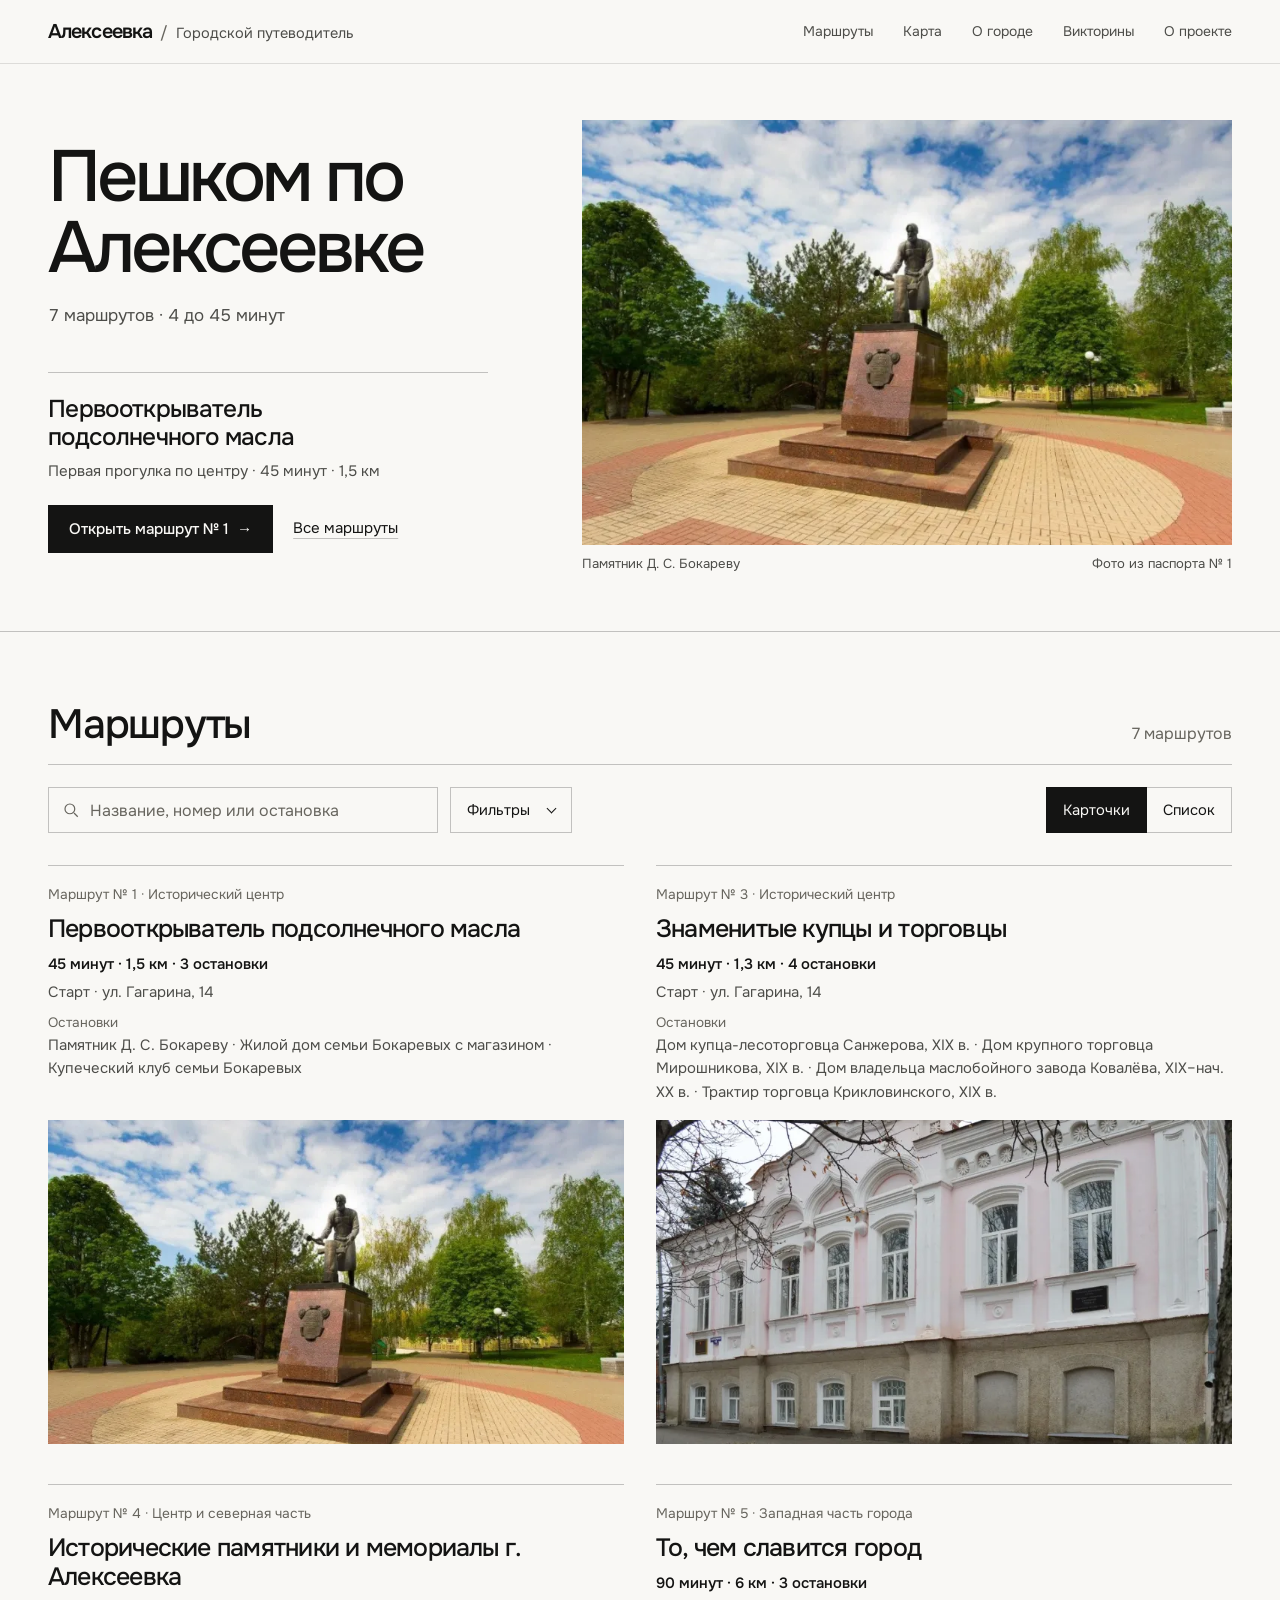
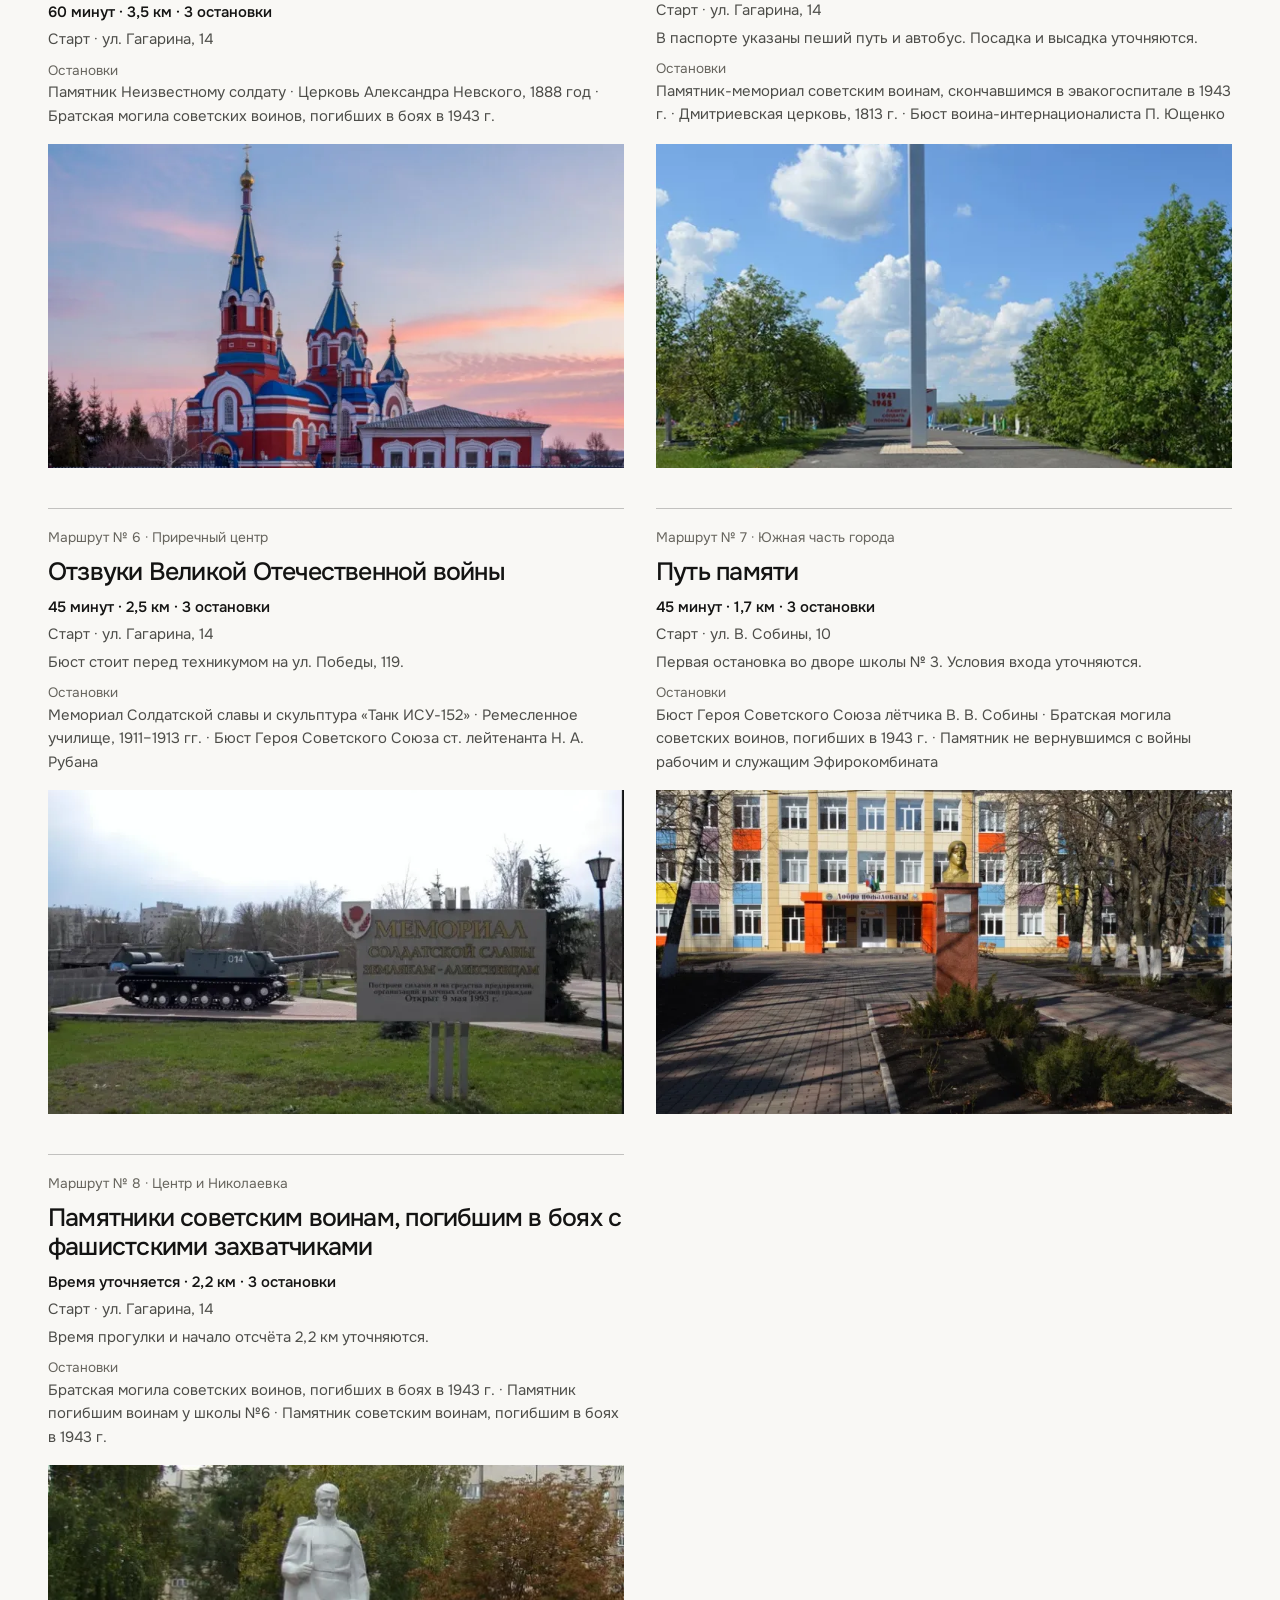
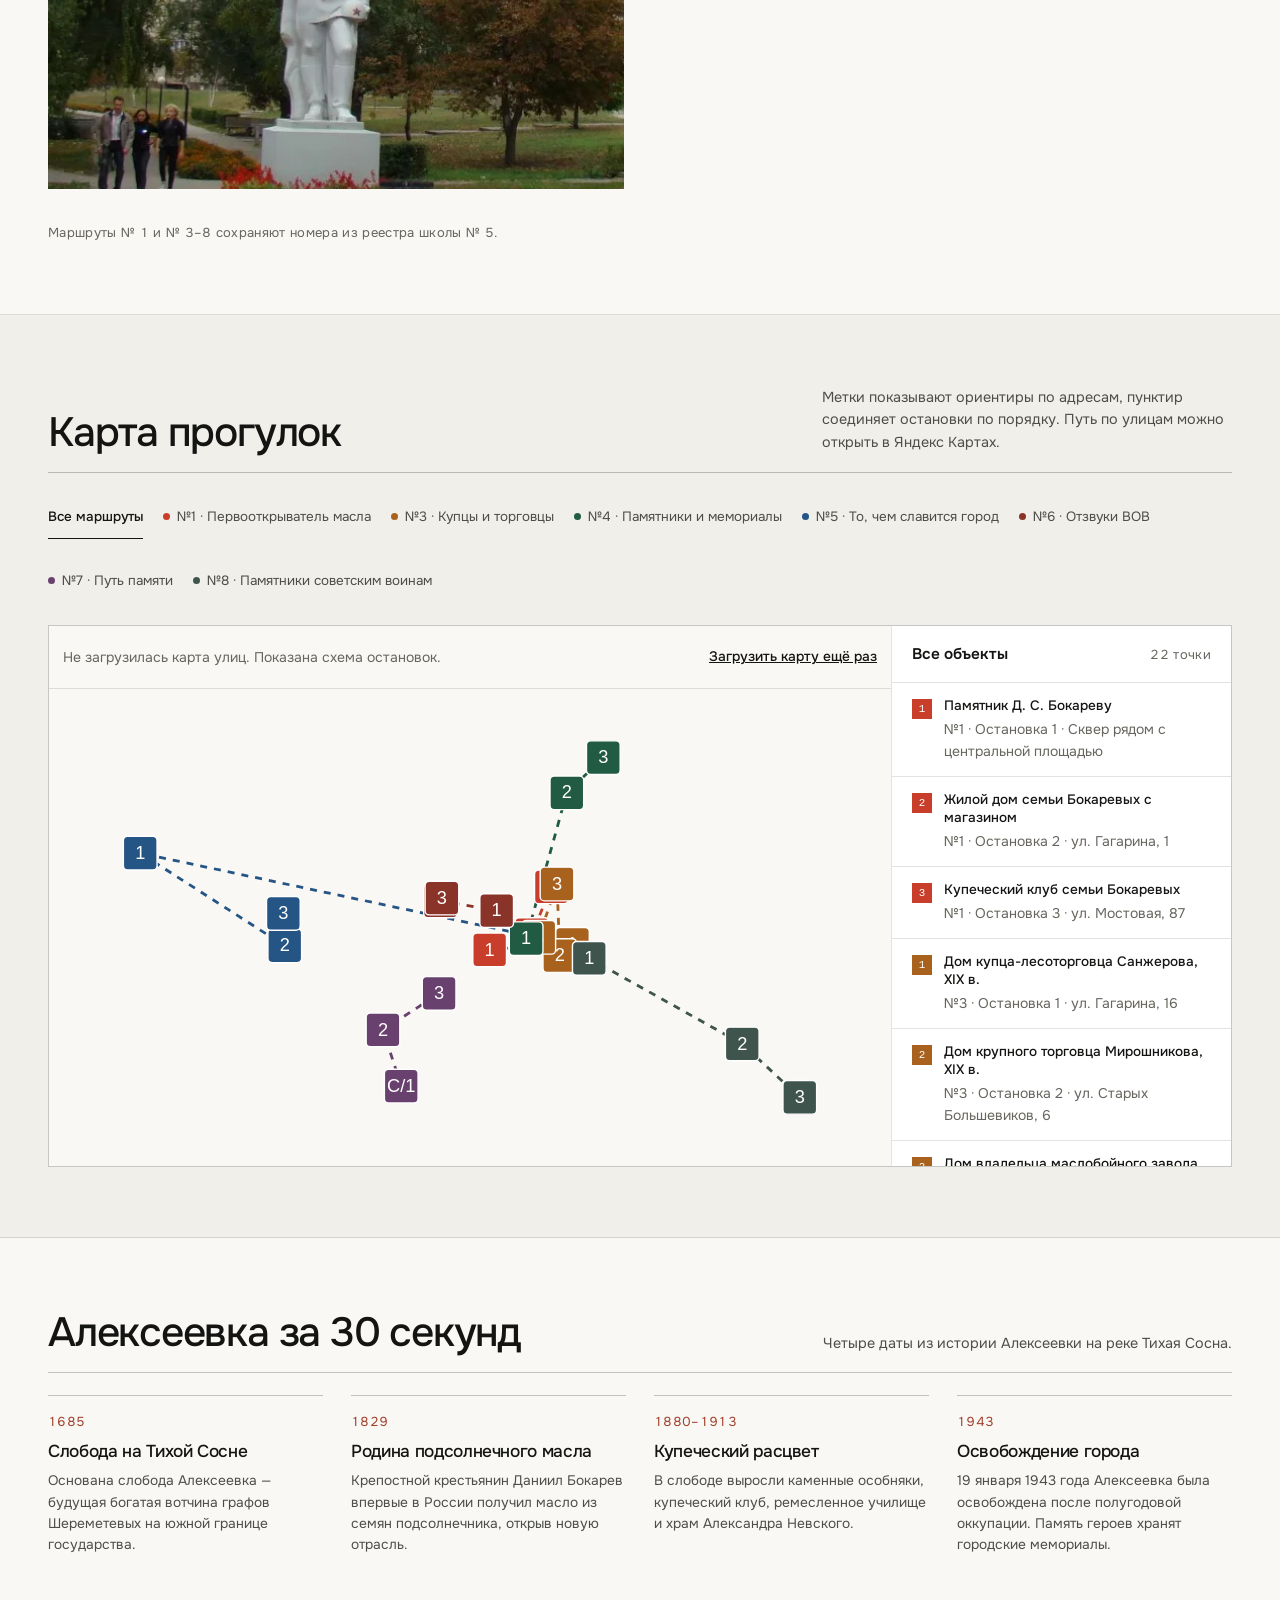
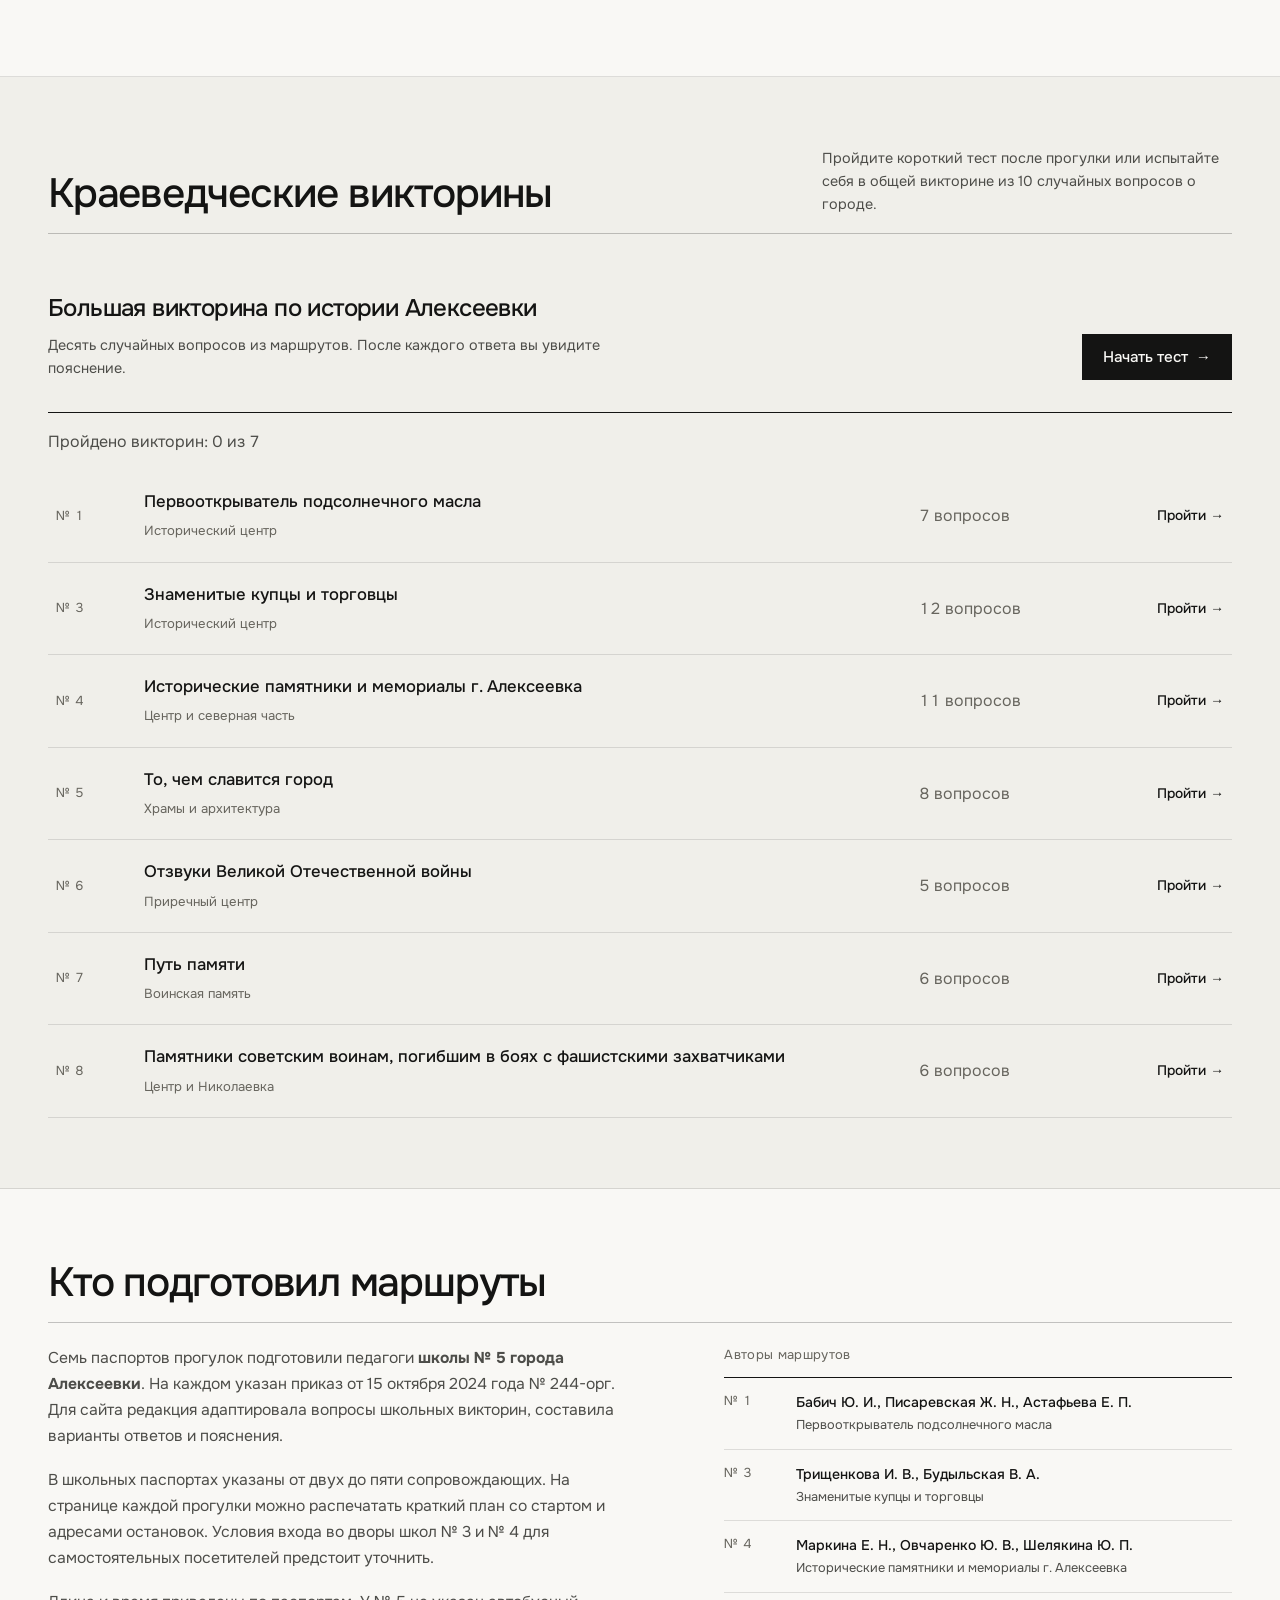
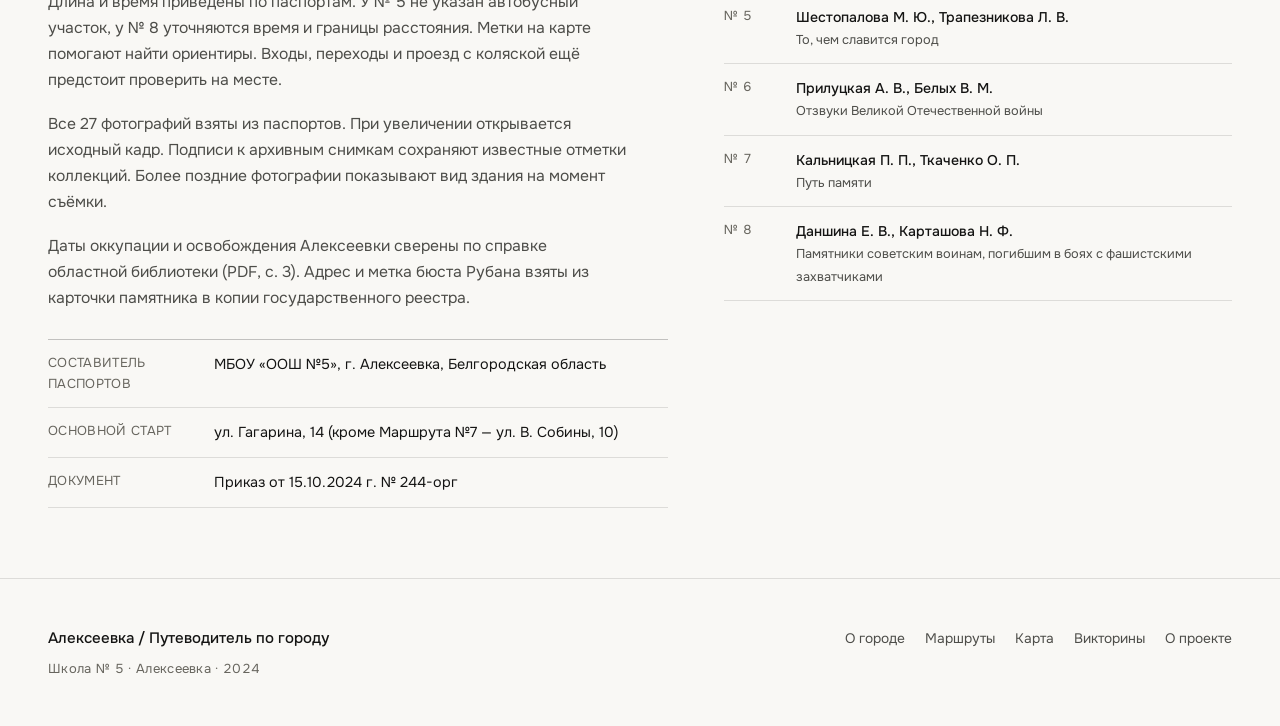
==== index.html @ 02ee83c2 "Publish Alekseevka excursion routes guide" ====
<!DOCTYPE html>
<html lang="ru">
<head>
  <meta charset="UTF-8" />
  <meta name="viewport" content="width=device-width, initial-scale=1.0" />
  <title>Алексеевка — Пеший путеводитель по городу</title>
  <meta name="description" content="Пешие маршруты по исторической Алексеевке Белгородской области. Места старта, карты прогулок, истории города и краеведческие викторины." />

  <link rel="stylesheet" href="css/styles.css" />
  <meta name="guide-route-pages" content="routes/">
  <meta property="og:site_name" content="Пешком по Алексеевке">
  <meta property="og:locale" content="ru_RU">
  <meta property="og:type" content="website">
  <meta property="og:title" content="Пешком по Алексеевке">
  <meta property="og:description" content="Пешие прогулки по городу, места старта, остановки и краеведческие викторины.">
  <meta property="og:url" content="https://padka.github.io/alekseevka-routes/">
  <meta property="og:image" content="https://padka.github.io/alekseevka-routes/assets/images/route1/passport-image1.jpeg">
  <meta property="og:image:alt" content="Первооткрыватель масла">
</head>
<body>
  <a class="skip-link" href="#guide-content">Перейти к содержанию</a>
  <header class="site-header" id="siteHeader">
    <div class="container header-inner">
      <a href="#home" class="brand" data-nav="home">
        <span class="brand-title">Алексеевка</span>
        <span class="brand-sep">/</span>
        <span class="brand-sub">Городской путеводитель</span>
      </a>

      <nav class="main-nav" id="mainNav" aria-label="Навигация">
        <a href="#routes" class="nav-link" data-nav="routes">Маршруты</a>
        <a href="#map" class="nav-link" data-nav="map">Карта</a>
        <a href="#intro" class="nav-link" data-nav="intro">О городе</a>
        <a href="#quizzes" class="nav-link" data-nav="quizzes">Викторины</a>
        <a href="#about" class="nav-link" data-nav="about">О проекте</a>
      </nav>

      <button class="menu-toggle" id="menuToggle" type="button" aria-label="Меню" aria-controls="mainNav" aria-expanded="false">
        <span></span>
        <span></span>
      </button>
    </div>
    <div class="reading-progress" id="readingProgress" aria-hidden="true"></div>
  </header>

  <div id="guide-content" tabindex="-1">
    <main id="homeView" tabindex="-1">
      <section class="hero" id="home" aria-labelledby="home-title">
        <div class="container hero-layout">
          <div class="hero-copy">
            <h1 class="hero-title" id="home-title" tabindex="-1">Пешком по Алексеевке</h1>
            <p class="hero-stats" id="heroRouteStats">7 маршрутов · 4 до 45 минут</p>
            <div class="hero-recommendation">
              <p class="hero-walk-name">Первооткрыватель подсолнечного масла</p>
              <p class="hero-walk-facts">Первая прогулка по центру · 45 минут · 1,5 км</p>
              <div class="hero-actions">
                <a href="#route-1" class="btn btn-solid" data-open-route="1">Открыть маршрут № 1 <span class="arrow" aria-hidden="true">→</span></a>
                <a href="#routes" class="hero-all" data-nav="routes">Все маршруты</a>
              </div>
            </div>
          </div>
          <figure class="hero-plate" id="heroPlate">
            <img src="assets/images/route1/passport-image1.jpeg" srcset="assets/webp/route1/passport-image1-384.webp 384w, assets/webp/route1/passport-image1-768.webp 768w, assets/webp/route1/passport-image1-875.webp 875w" sizes="(max-width: 760px) calc(100vw - 36px), (max-width: 1279px) 50vw, 680px" width="875" height="583" fetchpriority="high" alt="Бронзовый памятник Даниилу Бокареву в городском сквере" />
            <figcaption><span>Памятник Д. С. Бокареву</span><span>Фото из паспорта № 1</span></figcaption>
          </figure>
        </div>
      </section>
      <noscript><p class="container">Чтобы открыть прогулки, карту и викторины, включите JavaScript в браузере.</p></noscript>
      <section class="section" id="routes">
        <div class="container">
          <div class="section-head">
            <div class="section-head-left">
              <h2 class="section-title">Маршруты</h2>
            </div>
            <p class="catalog-count" id="resultCount" role="status" aria-live="polite"></p>
          </div>
          <div class="catalog-bar">
            <label class="search-field">
              <span class="sr-only">Поиск по названию, номеру или остановке</span>
              <svg aria-hidden="true" width="18" height="18" viewBox="0 0 24 24" fill="none" stroke="currentColor" stroke-width="1.6"><circle cx="10.5" cy="10.5" r="6.5"/><path d="m16 16 5 5"/></svg>
              <input type="search" id="routeSearchInput" placeholder="Название, номер или остановка" autocomplete="off" />
            </label>
            <details class="catalog-filters" id="catalogFilters">
              <summary><span id="filterSummary">Фильтры</span></summary>
              <div class="filter-tabs" role="group" aria-label="Фильтр маршрутов">
                <button class="filter-tab active" type="button" data-filter="all" aria-pressed="true">Все маршруты <span id="filterCountAll"></span></button>
                <button class="filter-tab" type="button" data-filter="short" aria-pressed="false">До 45 минут <span id="filterCountShort"></span></button>
                <button class="filter-tab" type="button" data-filter="merchant" aria-pressed="false">Купечество и маслоделие</button>
                <button class="filter-tab" type="button" data-filter="churches" aria-pressed="false">Храмы и архитектура</button>
                <button class="filter-tab" type="button" data-filter="memory" aria-pressed="false">Воинская память</button>
              </div>
            </details>
            <div class="view-switch" role="group" aria-label="Вид каталога">
              <button type="button" class="view-btn active" data-view="grid" aria-pressed="true">Карточки</button>
              <button type="button" class="view-btn" data-view="list" aria-pressed="false">Список</button>
            </div>
          </div>
          <div class="catalog-stage" id="catalogStage">
            <div class="routes-grid" id="routesGrid"></div>
          </div>
          <div class="empty-state hidden" id="routesEmptyState">
            <p>По вашему запросу ничего не найдено.</p>
            <button type="button" class="btn btn-line" id="resetFiltersBtn">Сбросить фильтры</button>
          </div>

          <p class="catalog-footnote mono">
            Маршруты № 1 и № 3–8 сохраняют номера из реестра школы № 5.
          </p>
        </div>
      </section>
      <section class="section section-stone" id="map">
        <div class="container">
          <div class="section-head">
            <div class="section-head-left">
              <h2 class="section-title">Карта прогулок</h2>
            </div>
            <p class="section-note">
              Метки показывают ориентиры по адресам, пунктир соединяет остановки по порядку. Путь по улицам можно открыть в Яндекс Картах.
            </p>
          </div>

          <div class="map-filters" id="mapRouteFilters" aria-label="Фильтр маршрутов на карте"></div>

          <div class="map-layout">
            <div id="cityMap" class="city-map" role="region" aria-label="Карта маршрутов города Алексеевка"></div>
            <aside class="map-sidebar" id="mapSidebar">
              <div class="map-sidebar-head">
                <h3 id="mapSidebarTitle">Все объекты</h3>
                <span class="mono" id="mapSidebarCount"></span>
              </div>
              <div class="map-stops-list" id="mapStopsList"></div>
              <div class="map-sidebar-footer hidden" id="mapSidebarFooter"></div>
            </aside>
          </div>
        </div>
      </section>
      <section class="section section-compact" id="intro">
        <div class="container">
          <div class="section-head">
            <div class="section-head-left">
              <h2 class="section-title">Алексеевка за 30 секунд</h2>
            </div>
            <p class="section-note">
              Четыре даты из истории Алексеевки на реке Тихая Сосна.
            </p>
          </div>
          <ol class="timeline-grid" aria-label="Ключевые даты истории Алексеевки">
            <li class="timeline-item">
              <span class="timeline-year mono">1685</span>
              <h3>Слобода на Тихой Сосне</h3>
              <p>Основана слобода Алексеевка — будущая богатая вотчина графов Шереметевых на южной границе государства.</p>
            </li>
            <li class="timeline-item">
              <span class="timeline-year mono">1829</span>
              <h3>Родина подсолнечного масла</h3>
              <p>Крепостной крестьянин Даниил Бокарев впервые в России получил масло из семян подсолнечника, открыв новую отрасль.</p>
            </li>
            <li class="timeline-item">
              <span class="timeline-year mono">1880–1913</span>
              <h3>Купеческий расцвет</h3>
              <p>В слободе выросли каменные особняки, купеческий клуб, ремесленное училище и храм Александра Невского.</p>
            </li>
            <li class="timeline-item">
              <span class="timeline-year mono">1943</span>
              <h3>Освобождение города</h3>
              <p>19 января 1943 года Алексеевка была освобождена после полугодовой оккупации. Память героев хранят городские мемориалы.</p>
            </li>
          </ol>

        </div>
      </section>
      <section class="section section-stone" id="quizzes">
        <div class="container">
          <div class="section-head">
            <div class="section-head-left">
              <h2 class="section-title">Краеведческие викторины</h2>
            </div>
            <p class="section-note">
              Пройдите короткий тест после прогулки или испытайте себя в общей викторине из 10 случайных вопросов о городе.
            </p>
          </div>

          <div class="mega-quiz-row">
            <div>
              
              <h3>Большая викторина по истории Алексеевки</h3>
              <p>Десять случайных вопросов из маршрутов. После каждого ответа вы увидите пояснение.</p>
            </div>
            <button type="button" class="btn btn-solid" id="startMegaQuizBtn">Начать тест <span class="arrow">→</span></button>
          </div>

          <div class="mega-quiz-panel hidden" id="megaQuizPanel"></div>

          <p class="quiz-hub-progress" id="headerQuizScore"></p>
          <div class="quiz-index-list" id="quizHubGrid"></div>
        </div>
      </section>
      <section class="section" id="about">
        <div class="container">
          <div class="section-head">
            <div class="section-head-left">
              <h2 class="section-title">Кто подготовил маршруты</h2>
            </div>
          </div>

          <div class="about-grid">
            <div class="about-prose">
              <p>
                Семь паспортов прогулок подготовили педагоги <strong>школы № 5 города Алексеевки</strong>. На каждом указан приказ от 15 октября 2024 года № 244-орг. Для сайта редакция адаптировала вопросы школьных викторин, составила варианты ответов и пояснения.
              </p>
              <p>
                В школьных паспортах указаны от двух до пяти сопровождающих. На странице каждой прогулки можно распечатать краткий план со стартом и адресами остановок. Условия входа во дворы школ № 3 и № 4 для самостоятельных посетителей предстоит уточнить.
              </p>
              <p>Длина и время приведены по паспортам. У № 5 не указан автобусный участок, у № 8 уточняются время и границы расстояния. Метки на карте помогают найти ориентиры. Входы, переходы и проезд с коляской ещё предстоит проверить на месте.</p>
              <p>Все 27 фотографий взяты из паспортов. При увеличении открывается исходный кадр. Подписи к архивным снимкам сохраняют известные отметки коллекций. Более поздние фотографии показывают вид здания на момент съёмки.</p>
              <p>Даты оккупации и освобождения Алексеевки сверены по <a href="https://opacm.bgunb.ru/opacg/letopis/history/texts/alekseevsky/alekseevka.pdf">справке областной библиотеки (PDF, с. 3)</a>. Адрес и метка бюста Рубана взяты из <a href="https://ru-monuments.toolforge.org/get_info.php?id=311510314590005">карточки памятника в копии государственного реестра</a>.</p>
              <dl class="about-specs">
                <div>
                  <dt class="mono">СОСТАВИТЕЛЬ ПАСПОРТОВ</dt>
                  <dd>МБОУ «ООШ №5», г. Алексеевка, Белгородская область</dd>
                </div>
                <div>
                  <dt class="mono">ОСНОВНОЙ СТАРТ</dt>
                  <dd>ул. Гагарина, 14 (кроме Маршрута №7 — ул. В. Собины, 10)</dd>
                </div>
                <div>
                  <dt class="mono">ДОКУМЕНТ</dt>
                  <dd>Приказ от 15.10.2024 г. № 244-орг</dd>
                </div>
              </dl>
            </div>

            <div class="about-authors">
              <div class="mono authors-heading">Авторы маршрутов</div>
              <ul class="authors-list" id="authorsList"></ul>
            </div>
          </div>
        </div>
      </section>
    </main>
    <main id="routeDetailView" class="route-detail-view hidden" tabindex="-1"></main>
  </div>
  <footer class="site-footer">
    <div class="container footer-inner">
      <div class="footer-left">
        <span class="footer-brand">Алексеевка / Путеводитель по городу</span>
        <span class="footer-meta mono">Школа № 5 · Алексеевка · 2024</span>
      </div>
      <div class="footer-links">
        <a href="#intro" data-nav="intro">О городе</a>
        <a href="#routes" data-nav="routes">Маршруты</a>
        <a href="#map" data-nav="map">Карта</a>
        <a href="#quizzes" data-nav="quizzes">Викторины</a>
        <a href="#about" data-nav="about">О проекте</a>
      </div>
    </div>
  </footer>
  <div class="lightbox hidden" id="lightbox" role="dialog" aria-modal="true" aria-label="Просмотр фотографии">
    <button class="lightbox-close mono" id="lightboxClose" type="button" aria-label="Закрыть">Закрыть ×</button>
    <button class="lightbox-nav lightbox-prev" id="lightboxPrev" type="button" aria-label="Предыдущее">←</button>
    <figure class="lightbox-figure">
      <img id="lightboxImg" alt="" />
      <figcaption id="lightboxCaption"></figcaption>
    </figure>
    <button class="lightbox-nav lightbox-next" id="lightboxNext" type="button" aria-label="Следующее">→</button>
  </div>

  <!-- Scripts -->
  <script src="js/data.js"></script>
  <script src="js/image-sizes.js"></script>
  <script src="js/images.js"></script>
  <script src="js/maps.js"></script>
  <script src="js/quiz.js"></script>
  <script src="js/app.js"></script>
</body>
</html>
---- css/styles.css ----
@font-face {
  font-family: "Onest";
  font-style: normal;
  font-weight: 400 700;
  font-display: swap;
  src: url(../assets/fonts/onest-cyrillic.woff2) format("woff2");
  unicode-range: U+0301, U+0400-045F, U+0490-0491, U+04B0-04B1, U+2116;
}

@font-face {
  font-family: "Onest";
  font-style: normal;
  font-weight: 400 700;
  font-display: swap;
  src: url(../assets/fonts/onest-latin.woff2) format("woff2");
  unicode-range:
    U+0000-00FF, U+0131, U+0152-0153, U+02BB-02BC, U+02C6, U+02DA, U+02DC, U+0304, U+0308, U+0329,
    U+2000-206F, U+20AC, U+2122, U+2191, U+2193, U+2212, U+2215, U+FEFF, U+FFFD;
}

:root {
  --bg: #f9f8f5;
  --bg-stone: #f0efea;
  --bg-paper: #ffffff;
  --bg-hover: #ebe9e2;

  --ink: #141413;
  --ink-secondary: #4d4d49;
  --ink-muted: #67655e;

  --line: rgba(20, 20, 19, 0.12);
  --line-mid: rgba(20, 20, 19, 0.24);
  --line-strong: #141413;

  --accent: #a03e29;
  --accent-soft: #f9ece9;
  --ok: #1d6844;
  --ok-bg: #ecf5f0;
  --err-bg: #fbf0ee;

  --font-display: "Onest", -apple-system, BlinkMacSystemFont, sans-serif;
  --font-sans: "Onest", -apple-system, BlinkMacSystemFont, "Helvetica Neue", Arial, sans-serif;
  --font-mono: ui-monospace, SFMono-Regular, Menlo, monospace;

  --header-h: 64px;
  --ease-out: cubic-bezier(0.22, 1, 0.36, 1);
  --ease-fast: cubic-bezier(0.25, 0.8, 0.25, 1);
}

*,
*::before,
*::after {
  box-sizing: border-box;
}

html {
  scroll-behavior: auto;
  font-size: 16px;
}

body {
  margin: 0;
  font-family: var(--font-sans);
  color: var(--ink);
  background: var(--bg);
  line-height: 1.58;
  -webkit-font-smoothing: antialiased;
  text-rendering: optimizeLegibility;
}

::selection {
  background: var(--ink);
  color: var(--bg);
}

img {
  max-width: 100%;
  display: block;
}

a {
  color: inherit;
  text-decoration: none;
}

button,
input {
  font-family: inherit;
}

button:focus-visible,
a:focus-visible,
input:focus-visible,
[tabindex]:focus-visible {
  outline: 1.5px solid var(--accent);
  outline-offset: 3px;
}

.hidden {
  display: none !important;
}

.tabular {
  font-variant-numeric: tabular-nums;
}

.mono {
  font-family: var(--font-sans);
  font-variant-numeric: tabular-nums;
  font-size: 0.8125rem;
  font-weight: 400;
  letter-spacing: 0.025em;
}

.arrow {
  display: inline-block;
  transition: transform 0.26s var(--ease-out);
}

.container {
  width: 100%;
  max-width: 1248px;
  margin: 0 auto;
  padding: 0 32px;
}

.sr-only,
.skip-link:not(:focus) {
  position: absolute;
  width: 1px;
  height: 1px;
  padding: 0;
  overflow: hidden;
  clip-path: inset(50%);
  white-space: nowrap;
}
.skip-link:focus {
  position: fixed;
  z-index: 2100;
  top: 8px;
  left: 12px;
  padding: 10px 16px;
  background: var(--ink);
  color: white;
}
.hero-title,
.detail-title {
  scroll-margin-top: calc(var(--header-h) + 12px);
}
main:focus,
#guide-content:focus {
  outline: none;
}
:focus-visible {
  outline: 2px solid var(--accent);
  outline-offset: 3px;
}
.section,
#home {
  scroll-margin-top: var(--header-h);
}
@keyframes stageIn {
  from {
    opacity: 0.85;
  }
  to {
    opacity: 1;
  }
}

/* ==========================================================================
   Header & Reading Progress Hairline
   ========================================================================== */

.site-header {
  position: sticky;
  top: 0;
  z-index: 900;
  height: var(--header-h);
  background: var(--bg);
  border-bottom: 1px solid var(--line);
}

.header-inner {
  height: 100%;
  display: flex;
  align-items: center;
  justify-content: space-between;
  gap: 24px;
}

.brand {
  display: inline-flex;
  align-items: baseline;
  gap: 8px;
  font-family: var(--font-display);
  font-size: 1rem;
}

.brand-title {
  font-weight: 600;
  font-size: 1.24rem;
  letter-spacing: -0.045em;
}

.brand-sep {
  color: var(--ink-muted);
}

.brand-sub {
  color: var(--ink-secondary);
  font-weight: 400;
  font-size: 0.91rem;
}

.main-nav {
  display: flex;
  align-items: center;
  gap: 30px;
}

.nav-link {
  font-size: 0.87rem;
  color: var(--ink-secondary);
  position: relative;
  padding: 4px 0;
  transition: color 0.22s var(--ease-fast);
  display: inline-flex;
  align-items: center;
  min-height: 44px;
}

.nav-link::after {
  content: "";
  position: absolute;
  left: 0;
  right: 0;
  height: 1px;
  background: var(--ink);
  transform: scaleX(0);
  transform-origin: left;
  transition: transform 0.28s var(--ease-out);
  bottom: 5px;
}

.nav-link:hover,
.nav-link.active {
  color: var(--ink);
}

.nav-link:hover::after,
.nav-link.active::after {
  transform: scaleX(1);
}

.reading-progress {
  position: absolute;
  left: 0;
  bottom: -1px;
  height: 1.5px;
  width: 100%;
  background: var(--accent);
  transform: scaleX(0);
  transform-origin: left;
  transition: transform 0.08s linear;
  pointer-events: none;
}

.menu-toggle {
  display: none;
  flex-direction: column;
  justify-content: center;
  gap: 6px;
  width: 44px;
  height: 44px;
  padding: 9px;
  background: transparent;
  border: none;
  cursor: pointer;
}

.menu-toggle span {
  height: 1.5px;
  width: 100%;
  background: var(--ink);
  transition: transform 0.22s var(--ease-out);
}

/* ==========================================================================
   Buttons
   ========================================================================== */

.btn {
  display: inline-flex;
  align-items: center;
  justify-content: center;
  gap: 8px;
  min-height: 46px;
  padding: 11px 20px;
  font-size: 0.95rem;
  font-weight: 500;
  border-radius: 0;
  border: 1px solid var(--line-strong);
  cursor: pointer;
  transition:
    background 0.24s var(--ease-out),
    color 0.24s var(--ease-out),
    border-color 0.24s var(--ease-out);
}

.btn:hover .arrow {
  transform: translateX(4px);
}

.btn-solid {
  background: var(--ink);
  color: var(--bg);
}

.btn-solid:hover {
  background: var(--accent);
  border-color: var(--accent);
  color: #ffffff;
}

.btn-line {
  background: transparent;
  color: var(--ink);
  border-color: var(--line-mid);
}

.btn-line:hover {
  border-color: var(--ink);
  background: var(--ink);
  color: var(--bg);
}

.btn-sm {
  padding: 8px 14px;
  font-size: 0.8rem;
}

/* City guide cover */
.hero {
  padding: clamp(36px, 4.4vw, 72px) 0;
  border-bottom: 1px solid var(--line-mid);
}
.hero-layout {
  display: grid;
  grid-template-columns: minmax(0, 0.84fr) minmax(0, 1.16fr);
  gap: clamp(32px, 5vw, 80px);
  align-items: center;
}
.hero-copy {
  min-width: 0;
}
.hero-title {
  margin: 0;
  max-width: 9ch;
  font-size: clamp(3rem, 5.65vw, 5.15rem);
  font-weight: 500;
  letter-spacing: -0.055em;
  line-height: 0.99;
}
.hero-stats {
  color: var(--ink-secondary);
  margin: 18px 0 0;
  font-size: 1.06rem;
  font-variant-numeric: tabular-nums;
}
.hero-recommendation {
  max-width: 440px;
  margin-top: clamp(28px, 3.3vw, 48px);
  padding-top: 22px;
  border-top: 1px solid var(--line-mid);
}
.hero-walk-name {
  margin: 0;
  max-width: 22ch;
  font-size: clamp(1.25rem, 1.9vw, 1.7rem);
  line-height: 1.17;
  font-weight: 500;
  letter-spacing: -0.027em;
}
.hero-walk-facts {
  margin: 8px 0 0;
  color: var(--ink-secondary);
  font-size: 0.94rem;
}
.hero-actions {
  display: flex;
  align-items: center;
  flex-wrap: wrap;
  gap: 8px 20px;
  margin-top: 22px;
}
.hero-all {
  display: inline-flex;
  align-items: center;
  min-height: 44px;
  font-size: 0.94rem;
  text-decoration: underline;
  text-decoration-color: var(--line-mid);
  text-underline-offset: 5px;
}
.hero-all:hover {
  text-decoration-color: var(--ink);
}
.hero-plate {
  min-width: 0;
  margin: 0;
}
.hero-plate img {
  display: block;
  width: 100%;
  height: auto;
  aspect-ratio: 1.53;
  object-fit: cover;
  object-position: center 40%;
}
.hero-plate figcaption {
  display: flex;
  gap: 6px 18px;
  justify-content: space-between;
  margin-top: 9px;
  font-size: 0.82rem;
  color: var(--ink-secondary);
}

/* ==========================================================================
   Sections
   ========================================================================== */

.section {
  padding: clamp(40px, 5.5vw, 80px) 0;
  border-bottom: 1px solid var(--line);
}

.section-stone {
  background: var(--bg-stone);
}

.section-head {
  position: relative;
  display: flex;
  align-items: flex-end;
  justify-content: space-between;
  gap: 32px;
  flex-wrap: wrap;
  padding-bottom: 18px;
  margin-bottom: 22px;
  border-bottom: 1px solid var(--line-mid);
}

.section-title {
  margin: 0;
  font-family: var(--font-display);
  font-size: clamp(1.85rem, 3.2vw, 2.55rem);
  font-weight: 500;
  letter-spacing: -0.03em;
  line-height: 1.08;
}

.section-note {
  margin: 0;
  max-width: 410px;
  font-size: 0.9rem;
  color: var(--ink-secondary);
}

/* Choosing a walk */
.catalog-count {
  color: var(--ink-muted);
  margin: 0;
}
.catalog-bar {
  position: relative;
  z-index: 2;
  display: flex;
  gap: 12px;
  align-items: start;
  flex-wrap: wrap;
  margin-bottom: 32px;
}
.search-field {
  min-height: 46px;
  width: min(100%, 390px);
  display: flex;
  align-items: center;
  gap: 10px;
  padding: 0 13px;
  border: 1px solid var(--line-mid);
}
.search-field:focus-within {
  border-color: var(--accent);
  outline: 1px solid var(--accent);
}
.search-field svg {
  flex: none;
  color: var(--ink-muted);
}
.search-field input {
  width: 100%;
  min-width: 0;
  min-height: 44px;
  border: 0;
  outline: none;
  padding: 0;
  background: transparent;
  color: var(--ink);
  font: inherit;
}
.search-field input::placeholder {
  color: var(--ink-muted);
}
.catalog-filters {
  position: relative;
}
.catalog-filters summary,
.view-btn {
  min-height: 46px;
  padding: 10px 16px;
  border: 1px solid var(--line-mid);
  font: inherit;
  font-size: 0.92rem;
  background: transparent;
  color: var(--ink);
  cursor: pointer;
}
.catalog-filters summary {
  display: flex;
  align-items: center;
  justify-content: space-between;
  gap: 18px;
  list-style: none;
}
.catalog-filters summary::-webkit-details-marker {
  display: none;
}
.catalog-filters summary::after {
  width: 7px;
  height: 7px;
  content: "";
  border-right: 1.5px solid;
  border-bottom: 1.5px solid;
  transform: translateY(-2px) rotate(45deg);
}
.catalog-filters[open] summary::after {
  transform: translateY(2px) rotate(225deg);
}
.filter-tabs {
  position: absolute;
  z-index: 3;
  top: calc(100% + 4px);
  left: 0;
  width: max-content;
  max-width: min(340px, calc(100vw - 36px));
  background: var(--bg-paper);
  border: 1px solid var(--line-mid);
  padding: 4px;
}
.filter-tab {
  display: block;
  width: 100%;
  min-height: 44px;
  padding: 9px 12px;
  border: 0;
  text-align: left;
  background: transparent;
  font: inherit;
  color: var(--ink);
  cursor: pointer;
}
.filter-tab.active,
.filter-tab:hover,
.catalog-filters summary:hover,
.view-btn:hover {
  background: var(--bg-hover);
}
.filter-tab.active {
  font-weight: 600;
}
.filter-tab span {
  color: var(--ink-muted);
  margin-left: 6px;
}
.view-switch {
  display: flex;
  margin-left: auto;
}
.view-btn + .view-btn {
  border-left: 0;
}
.view-btn.active {
  background: var(--ink);
  color: var(--bg);
}
.routes-grid {
  display: grid;
  grid-template-columns: repeat(2, minmax(0, 1fr));
  gap: 40px 32px;
}
.route-card {
  min-width: 0;
  position: relative;
  display: flex;
  flex-direction: column;
  border-top: 1px solid var(--line-mid);
  padding-top: 18px;
}
.route-card-content {
  flex: 1;
  padding-bottom: 16px;
}
.route-card-meta {
  display: flex;
  flex-wrap: wrap;
  gap: 8px 16px;
  color: var(--ink-muted);
  font-size: 0.86rem;
}
.route-card-status {
  color: var(--ok);
}
.route-card-title {
  margin: 9px 0;
  line-height: 1.16;
  font-size: clamp(1.35rem, 1.95vw, 1.8rem);
  font-weight: 500;
  letter-spacing: -0.031em;
}
.route-card-link::after {
  content: "";
  position: absolute;
  inset: 0;
  z-index: 1;
}
.route-card-link:focus-visible {
  outline: none;
}
.route-card-link:focus-visible::after {
  outline: 2px solid var(--accent);
  outline-offset: 4px;
}
.route-card:hover .route-card-title {
  color: var(--accent);
}
.route-card-facts,
.route-card-start,
.route-card-stops {
  margin: 4px 0 0;
  font-size: 0.93rem;
}
.route-card-facts {
  font-weight: 550;
}
.route-card-start,
.route-card-stops {
  color: var(--ink-secondary);
}
.route-card-stops span {
  display: block;
  margin-top: 8px;
  color: var(--ink-muted);
  font-size: 0.85rem;
}
.route-search-stop {
  display: inline-flex;
  align-items: center;
  min-height: 44px;
  color: var(--accent);
  text-decoration: underline;
  text-underline-offset: 3px;
}
.route-card .route-search-stop {
  position: relative;
  z-index: 2;
}
.route-row-result {
  border-bottom: 1px solid var(--line);
}
.route-row-result .route-row {
  padding-bottom: 0;
  border-bottom: 0;
}
.route-row-stop {
  margin: 0;
  padding: 0 10px 8px 82px;
  color: var(--ink-secondary);
  font-size: 0.9rem;
}
.route-card-media {
  overflow: hidden;
  background: var(--bg-stone);
  aspect-ratio: 16 / 9;
}
.route-card-media img {
  width: 100%;
  height: 100%;
  object-fit: cover;
  transition: transform 0.22s ease;
}
@media (hover: hover) {
  .route-card:hover .route-card-media img {
    transform: scale(1.015);
  }
}

/* Swiss Index List with Live Sticky Split Preview (Signature Pinterest Pattern) */
.routes-list-shell {
  display: grid;
  grid-template-columns: 1fr 340px;
  gap: 44px;
  align-items: start;
}

.routes-list {
  display: flex;
  flex-direction: column;
  border-top: 1px solid var(--line-strong);
}

.route-row {
  display: grid;
  grid-template-columns: 52px 1fr 145px 24px;
  align-items: baseline;
  gap: 20px;
  padding: 20px 10px;
  border-bottom: 1px solid var(--line);
  cursor: pointer;
  transition:
    background 0.22s var(--ease-out),
    padding-left 0.24s var(--ease-out);
}

.route-row:hover,
.route-row.is-active {
  background: var(--bg-stone);
  padding-left: 16px;
}

.route-row-num {
  color: var(--accent);
}

.route-row:hover .route-row-num,
.route-row.is-active .route-row-num {
  color: var(--accent);
}

.route-row-main strong {
  display: block;
  font-family: var(--font-display);
  font-size: 1.12rem;
  font-weight: 500;
  letter-spacing: -0.02em;
  margin-bottom: 4px;
}

.route-row-main span {
  display: block;
  font-size: 0.82rem;
  color: var(--ink-secondary);
}

.route-row-specs {
  color: var(--ink-muted);
  text-align: right;
  font-variant-numeric: tabular-nums;
}

.route-row-arrow {
  text-align: right;
  color: var(--ink-muted);
  transition:
    transform 0.22s var(--ease-out),
    color 0.22s ease;
}

.route-row:hover .route-row-arrow,
.route-row.is-active .route-row-arrow {
  transform: translateX(4px);
  color: var(--accent);
}

.list-preview-pane {
  position: sticky;
  top: 88px;
}

.list-preview-frame {
  overflow: hidden;
  aspect-ratio: 4 / 3;
  background: var(--bg-stone);
  margin-bottom: 12px;
  display: block;
}

.list-preview-frame img {
  width: 100%;
  height: 100%;
  object-fit: cover;
  transition:
    opacity 0.24s ease,
    transform 0.55s var(--ease-out);
}

.list-preview-meta {
  display: block;
  color: var(--accent);
  margin-bottom: 4px;
}

.list-preview-title {
  margin: 0 0 6px;
  font-family: var(--font-display);
  font-size: 1.05rem;
  font-weight: 500;
}

.list-preview-desc {
  margin: 0;
  font-size: 0.82rem;
  color: var(--ink-secondary);
  line-height: 1.5;
}

.empty-state {
  padding: 64px 0;
  text-align: center;
  color: var(--ink-secondary);
  border-top: 1px solid var(--line);
}

/* ==========================================================================
   Minimalist Studio Cartography Map
   ========================================================================== */

.map-filters {
  display: flex;
  flex-wrap: wrap;
  gap: 20px;
  margin-bottom: 22px;
}

.map-filter-btn {
  display: inline-flex;
  align-items: center;
  min-height: 44px;
  gap: 7px;
  padding: 6px 0;
  background: none;
  border: none;
  border-bottom: 1.5px solid transparent;
  font-size: 0.84rem;
  color: var(--ink-secondary);
  cursor: pointer;
  transition:
    color 0.2s ease,
    border-color 0.2s ease;
}

.map-filter-btn .route-dot {
  width: 7px;
  height: 7px;
  border-radius: 50%;
}

.map-filter-btn:hover {
  color: var(--ink);
}

.map-filter-btn.active {
  color: var(--ink);
  font-weight: 500;
  border-bottom-color: var(--ink);
}

.map-layout {
  display: grid;
  grid-template-columns: 1fr 340px;
  border: 1px solid var(--line-mid);
  background: var(--bg-paper);
}

.city-map {
  height: 540px;
  background: #e9e8e3;
  z-index: 1;
}

.city-map .leaflet-tile-pane {
  filter: grayscale(92%) contrast(1.06) brightness(1.01);
}

.custom-route-pin > div {
  transition: transform 0.2s var(--ease-out);
}

.custom-route-pin:hover > div {
  transform: scale(1.16);
}

.map-sidebar {
  height: 540px;
  border-left: 1px solid var(--line);
  display: flex;
  flex-direction: column;
  background: var(--bg-paper);
}

.map-sidebar-head {
  padding: 16px 20px;
  border-bottom: 1px solid var(--line);
  display: flex;
  align-items: baseline;
  justify-content: space-between;
  gap: 12px;
}

.map-sidebar-head h3 {
  margin: 0;
  font-family: var(--font-display);
  font-size: 0.96rem;
  font-weight: 600;
}

.map-sidebar-head span {
  color: var(--ink-muted);
}

.map-stops-list {
  overflow-y: auto;
  flex: 1;
}

.map-stop-item {
  width: 100%;
  display: flex;
  align-items: flex-start;
  gap: 12px;
  padding: 14px 20px;
  background: transparent;
  border: none;
  border-bottom: 1px solid var(--line);
  text-align: left;
  cursor: pointer;
  transition:
    background 0.2s ease,
    padding-left 0.22s var(--ease-out);
}

.map-stop-item:hover,
.map-stop-item.active {
  background: var(--bg);
  padding-left: 24px;
}

.map-stop-idx {
  width: 20px;
  height: 20px;
  flex-shrink: 0;
  display: inline-flex;
  align-items: center;
  justify-content: center;
  font-family: var(--font-mono);
  font-size: 0.68rem;
  color: #ffffff;
  margin-top: 2px;
}

.map-stop-info strong {
  display: block;
  font-size: 0.85rem;
  font-weight: 500;
  line-height: 1.32;
  color: var(--ink);
}

.map-stop-info span {
  display: block;
  margin-top: 3px;
  font-size: 0.76rem;
  color: var(--ink-muted);
}

/* Sharp Architectural Map Popup */
.leaflet-popup-content-wrapper {
  border-radius: 0;
  padding: 0;
  box-shadow: none;
  border: 1px solid var(--ink);
  background: var(--bg-paper);
}

.leaflet-popup-tip {
  box-shadow: none;
}

.leaflet-popup-content {
  margin: 0;
  width: min(256px, calc(100vw - 112px)) !important;
  font-family: var(--font-sans);
}

.map-canvas a.leaflet-popup-close-button {
  display: grid;
  place-items: center;
  width: 44px;
  height: 44px;
  background: var(--bg-paper);
  color: var(--ink);
  font-size: 20px;
}

.map-canvas .leaflet-popup-scrolled {
  overscroll-behavior: contain;
}

.map-popup img {
  width: 100%;
  height: 132px;
  object-fit: cover;
}

.map-popup-body {
  padding: 13px 15px 15px;
}

.map-popup-route {
  padding-right: 32px;
  font-family: var(--font-mono);
  font-size: 0.68rem;
  text-transform: uppercase;
  letter-spacing: 0.06em;
  color: var(--accent);
}

.map-popup-title {
  margin: 4px 0;
  font-family: var(--font-display);
  font-size: 0.94rem;
  font-weight: 500;
  line-height: 1.24;
}

.leaflet-popup-content .map-popup-addr {
  margin: 0 0 12px;
  font-size: 0.78rem;
  color: var(--ink-secondary);
}

.map-popup-actions {
  display: flex;
  flex-direction: column;
  gap: 6px;
}

.map-popup-actions a,
.map-sidebar-ext {
  display: flex;
  justify-content: center;
  align-items: center;
  min-height: 44px;
}

.map-popup-btn {
  width: 100%;
  padding: 8px 12px;
  border: 1px solid var(--ink);
  background: var(--ink);
  color: #ffffff;
  font-size: 0.78rem;
  font-weight: 500;
  cursor: pointer;
  text-align: center;
  transition:
    background 0.2s ease,
    border-color 0.2s ease;
}

.map-popup-btn:hover {
  background: var(--accent);
  border-color: var(--accent);
}

.map-popup-ext {
  text-align: center;
  padding: 4px 0;
  font-size: 0.875rem;
  color: var(--ink-muted);
}

.map-popup-ext:hover {
  color: var(--ink);
}

/* Offline SVG Cartography Fallback */
.offline-map-wrap {
  width: 100%;
  height: 100%;
  display: flex;
  flex-direction: column;
  background: var(--bg);
}

.offline-map-banner {
  padding: 9px 14px;
  border-bottom: 1px solid var(--line);
  font-family: var(--font-mono);
  color: var(--ink-muted);
  display: flex;
  justify-content: space-between;
  align-items: center;
  flex-wrap: wrap;
  gap: 6px 14px;
  font: inherit;
  font-size: 0.875rem;
  text-transform: none;
}

.offline-map-svg {
  width: 100%;
  flex: 1;
  min-height: 0;
}

/* ==========================================================================
   Quizzes Section & Quiz Engine
   ========================================================================== */

.mega-quiz-row {
  display: flex;
  align-items: flex-end;
  justify-content: space-between;
  gap: 28px;
  flex-wrap: wrap;
  padding: 28px 0 32px;
  border-bottom: 1px solid var(--line-strong);
  margin-bottom: 12px;
}

.mega-quiz-row h3 {
  margin: 6px 0 6px;
  font-family: var(--font-display);
  font-size: 1.5rem;
  font-weight: 500;
  letter-spacing: -0.025em;
}

.mega-quiz-row p {
  margin: 0;
  font-size: 0.9rem;
  color: var(--ink-secondary);
  max-width: 560px;
}

.mega-quiz-panel {
  margin-bottom: 40px;
  padding: 28px 32px;
  background: var(--bg-paper);
  border: 1px solid var(--line-mid);
  animation: stageIn 0.35s var(--ease-out) both;
}

.quiz-index-list {
  display: flex;
  flex-direction: column;
}

.quiz-index-row {
  display: grid;
  grid-template-columns: 68px 1fr 165px 120px;
  align-items: center;
  gap: 20px;
  padding: 19px 8px;
  border-bottom: 1px solid var(--line);
  transition:
    background 0.2s ease,
    padding-left 0.22s var(--ease-out);
}

.quiz-index-row:hover {
  background: var(--bg-stone);
  padding-left: 14px;
}

.quiz-index-num {
  color: var(--ink-muted);
}

.quiz-index-title strong {
  display: block;
  font-family: var(--font-display);
  font-size: 1.04rem;
  font-weight: 500;
  margin-bottom: 2px;
}

.quiz-index-title span {
  font-size: 0.82rem;
  color: var(--ink-muted);
}

.quiz-index-status {
  color: var(--ink-muted);
  font-variant-numeric: tabular-nums;
}

.quiz-index-status.done {
  color: var(--ok);
}

.quiz-index-action {
  text-align: right;
}

.link-action {
  background: none;
  border: none;
  padding: 0;
  font-size: 0.86rem;
  font-weight: 500;
  color: var(--ink);
  cursor: pointer;
  transition: color 0.2s ease;
}

.link-action:hover {
  color: var(--accent);
}

.link-action:hover .arrow {
  transform: translateX(4px);
}

/* Flat Quiz Box */
.quiz-box {
  padding-top: 8px;
}

.quiz-header {
  display: flex;
  align-items: flex-end;
  justify-content: space-between;
  gap: 20px;
  flex-wrap: wrap;
  padding-bottom: 20px;
  border-bottom: 1px solid var(--line-strong);
}

.quiz-header h3 {
  margin: 6px 0 4px;
  font-family: var(--font-display);
  font-size: 1.7rem;
  font-weight: 500;
  letter-spacing: -0.025em;
}

.quiz-sub {
  font-size: 0.85rem;
  color: var(--ink-secondary);
}

.quiz-progress-track {
  height: 2px;
  width: 100%;
  background: var(--line);
  margin-bottom: 12px;
  overflow: hidden;
}

.quiz-progress-fill {
  height: 100%;
  background: var(--accent);
  transition: width 0.35s var(--ease-out);
}

.quiz-question-row {
  padding: 24px 0;
  border-bottom: 1px solid var(--line);
}

.quiz-q-head {
  display: flex;
  align-items: baseline;
  gap: 14px;
  margin-bottom: 14px;
}

.quiz-q-num {
  color: var(--ink-muted);
  flex-shrink: 0;
}

.quiz-q-title {
  margin: 0;
  font-size: 1rem;
  font-weight: 500;
  line-height: 1.48;
}

.quiz-options {
  display: grid;
  grid-template-columns: repeat(2, minmax(0, 1fr));
  gap: 8px;
  padding-left: 34px;
}

.quiz-option-btn {
  display: flex;
  align-items: flex-start;
  gap: 11px;
  text-align: left;
  padding: 12px 15px;
  border: 1px solid var(--line-mid);
  background: var(--bg-paper);
  color: var(--ink);
  font-size: 0.88rem;
  line-height: 1.42;
  cursor: pointer;
  transition:
    border-color 0.18s ease,
    background 0.18s ease,
    transform 0.15s ease;
}

.quiz-option-btn:hover:not(:disabled) {
  border-color: var(--ink);
  background: var(--bg);
}

.quiz-option-btn:active:not(:disabled) {
  transform: scale(0.992);
}

.quiz-opt-letter {
  color: var(--ink-muted);
  flex-shrink: 0;
  margin-top: 2px;
}

.quiz-option-btn.correct {
  border-color: var(--ok);
  background: var(--ok-bg);
  color: #13452b;
}

.quiz-option-btn.wrong {
  border-color: var(--accent);
  background: var(--err-bg);
  color: #822217;
}

.quiz-explanation {
  margin: 12px 0 0 34px;
  padding-left: 14px;
  border-left: 1.5px solid var(--line-strong);
  font-size: 0.84rem;
  color: var(--ink-secondary);
  animation: stageIn 0.25s var(--ease-out) both;
}

.quiz-summary-bar {
  margin-top: 26px;
  padding: 22px 24px;
  background: var(--bg-paper);
  border: 1px solid var(--line-strong);
  display: flex;
  align-items: center;
  justify-content: space-between;
  gap: 20px;
  flex-wrap: wrap;
  animation: stageIn 0.35s var(--ease-out) both;
}

.quiz-summary-bar strong {
  display: block;
  font-family: var(--font-display);
  font-size: 1.3rem;
  font-weight: 500;
  letter-spacing: -0.02em;
}

.quiz-summary-bar span {
  font-size: 0.88rem;
  color: var(--ink-secondary);
}

/* ==========================================================================
   About & Authors
   ========================================================================== */

.about-grid {
  display: grid;
  grid-template-columns: 1.1fr 0.9fr;
  gap: 56px;
}

.about-prose p {
  margin: 0 0 18px;
  font-size: 0.98rem;
  color: var(--ink-secondary);
  max-width: 58ch;
  line-height: 1.66;
}

.about-specs {
  margin: 28px 0 0;
  border-top: 1px solid var(--line-mid);
}

.about-specs > div {
  display: grid;
  grid-template-columns: 150px 1fr;
  gap: 16px;
  padding: 13px 0;
  border-bottom: 1px solid var(--line);
}

.about-specs dt {
  color: var(--ink-muted);
}

.about-specs dd {
  margin: 0;
  font-size: 0.9rem;
}

.authors-heading {
  color: var(--ink-muted);
  padding-bottom: 12px;
  border-bottom: 1px solid var(--line-strong);
}

.authors-list {
  list-style: none;
  margin: 0;
  padding: 0;
}

.authors-list li {
  display: grid;
  grid-template-columns: 60px 1fr;
  gap: 12px;
  padding: 13px 0;
  border-bottom: 1px solid var(--line);
  font-size: 0.88rem;
}

.author-route {
  color: var(--ink-muted);
}

.author-names strong {
  display: block;
  font-weight: 500;
  color: var(--ink);
}

.author-names span {
  font-size: 0.8rem;
  color: var(--ink-secondary);
}

/* ==========================================================================
   Route Detail Page (12-Col Monograph Essay + Sticky Marginalia + Compare)
   ========================================================================== */

.route-detail-view {
  padding: 28px 0 96px;
  animation: stageIn 0.35s var(--ease-out) both;
}

.detail-topbar {
  display: flex;
  align-items: center;
  justify-content: space-between;
  gap: 16px;
  flex-wrap: wrap;
  border-bottom: 1px solid var(--line);
  padding-bottom: 14px;
  margin-bottom: 26px;
}

.text-btn {
  background: none;
  border: none;
  padding: 0;
  font-size: 0.86rem;
  font-weight: 500;
  color: var(--ink);
  cursor: pointer;
  transition: color 0.2s ease;
}

.text-btn:hover {
  color: var(--accent);
}

.detail-route-switcher {
  display: flex;
  align-items: center;
  gap: 14px;
  flex-wrap: wrap;
}

.switcher-num {
  background: none;
  border: none;
  border-bottom: 1.5px solid transparent;
  padding: 4px 2px;
  font-family: var(--font-mono);
  font-size: 0.78rem;
  color: var(--ink-muted);
  cursor: pointer;
  transition:
    color 0.2s ease,
    border-color 0.2s ease;
  justify-content: center;
  min-width: 40px;
}

.switcher-num:hover {
  color: var(--ink);
}

.switcher-num.active {
  color: var(--ink);
  border-bottom-color: var(--accent);
}

/* Detail Editorial Header + Passport Table */
.detail-header {
  display: grid;
  gap: 56px;
  align-items: start;
  padding-bottom: 40px;
  border-bottom: 1px solid var(--line-strong);
  margin-bottom: 24px;
  grid-template-columns: minmax(0, 1.15fr) minmax(0, 0.85fr);
}

.detail-title {
  margin: 0 0 18px;
  font-family: var(--font-display);
  font-size: clamp(2.1rem, 4.4vw, 3.45rem);
  font-weight: 500;
  letter-spacing: -0.038em;
  line-height: 1.04;
}

.detail-summary {
  margin: 0;
  font-size: 1.02rem;
  color: var(--ink-secondary);
  line-height: 1.62;
  max-width: 56ch;
}

.passport-table {
  margin: 0;
  border-top: 1px solid var(--line-strong);
}

.passport-row {
  display: grid;
  grid-template-columns: 148px 1fr;
  gap: 14px;
  padding: 10px 0;
  border-bottom: 1px solid var(--line);
  font-size: 0.86rem;
}

.passport-row dt {
  color: var(--ink-muted);
}

.passport-row dd {
  margin: 0;
  color: var(--ink);
}

/* Stop Essay Article: Sticky Marginalia + Right Gallery & Prose */
.stop-article {
  display: grid;
  grid-template-columns: 300px 1fr;
  gap: 56px;
  padding: 0 0 68px;
  margin-bottom: 68px;
  border-bottom: 1px solid var(--line);
  scroll-margin-top: 132px;
}

#anchor-route-map,
#anchor-route-quiz {
  scroll-margin-top: 132px;
}

.stop-marginalia {
  position: sticky;
  top: 130px;
  align-self: start;
  padding-left: 18px;
  border-left: 1px solid var(--line);
  transition: border-color 0.35s var(--ease-out);
}

.stop-idx {
  display: block;
  font-family: var(--font-mono);
  font-size: 0.875rem;
  letter-spacing: 0.06em;
  color: var(--accent);
  margin-bottom: 10px;
}

.stop-title {
  margin: 0 0 12px;
  font-family: var(--font-display);
  font-size: 1.48rem;
  font-weight: 500;
  letter-spacing: -0.025em;
  line-height: 1.18;
}

.stop-addr {
  display: block;
  font-size: 0.84rem;
  color: var(--ink-secondary);
  margin-bottom: 6px;
}

.stop-map-link {
  display: inline-block;
  color: var(--ink);
  border-bottom: 1px solid var(--line-mid);
  padding-bottom: 2px;
  transition:
    color 0.2s ease,
    border-color 0.2s ease;
  text-underline-offset: 4px;
}

.stop-map-link:hover {
  color: var(--accent);
  border-bottom-color: var(--accent);
}

/* Guide Question Accordion in Marginalia */
.guide-question {
  margin-top: 26px;
  padding-top: 18px;
  border-top: 1px solid var(--line-mid);
}

.guide-q-label {
  display: block;
  color: var(--ink-muted);
  margin-bottom: 6px;
}

.guide-q-text {
  margin: 0 0 12px;
  font-size: 0.88rem;
  font-weight: 500;
  line-height: 1.48;
}

.guide-answer-toggle {
  background: none;
  border: none;
  padding: 0;
  font-family: var(--font-mono);
  font-size: 0.7rem;
  text-transform: uppercase;
  letter-spacing: 0.06em;
  color: var(--accent);
  cursor: pointer;
}

.guide-answer-box {
  margin-top: 10px;
  font-size: 0.84rem;
  color: var(--ink-secondary);
  line-height: 1.56;
  animation: stageIn 0.24s var(--ease-out) both;
}

/* Archival Before / After Interactive Curtain Slider */
.compare-block {
  margin-bottom: 26px;
}

.compare-stage {
  position: relative;
  overflow: hidden;
  aspect-ratio: 16 / 10;
  background: var(--bg-stone);
  user-select: none;
  touch-action: pan-y;
  cursor: ew-resize;
}

.compare-img {
  position: absolute;
  inset: 0;
  width: 100%;
  height: 100%;
  object-fit: cover;
  pointer-events: none;
}

.compare-before-wrap {
  position: absolute;
  inset: 0;
  clip-path: inset(0 50% 0 0);
  pointer-events: none;
}

.compare-divider {
  position: absolute;
  top: 0;
  bottom: 0;
  left: 50%;
  width: 1.5px;
  background: #ffffff;
  pointer-events: none;
}

.compare-handle {
  position: absolute;
  top: 50%;
  left: 50%;
  transform: translate(-50%, -50%);
  width: 34px;
  height: 34px;
  background: var(--ink);
  color: #ffffff;
  border: 1px solid #ffffff;
  display: flex;
  align-items: center;
  justify-content: center;
  font-family: var(--font-mono);
  font-size: 0.78rem;
  pointer-events: none;
}

.compare-range {
  position: absolute;
  inset: 0;
  width: 100%;
  height: 100%;
  opacity: 0;
  margin: 0;
  cursor: ew-resize;
  z-index: 3;
}

.compare-labels {
  display: flex;
  justify-content: space-between;
  gap: 12px;
  padding: 10px 0 4px;
  color: var(--ink);
  border-bottom: 1px solid var(--line);
}

.compare-foot {
  display: flex;
  align-items: baseline;
  justify-content: space-between;
  gap: 16px;
  flex-wrap: wrap;
  margin-top: 8px;
}

.compare-caption {
  margin: 0;
  font-size: 0.8rem;
  color: var(--ink-muted);
  flex: 1;
  min-width: 200px;
}

.compare-zoom {
  color: var(--ink);
  flex-shrink: 0;
}

/* Stop Photos & Portrait-Safe Museum Mat Framing */
.stop-gallery {
  display: grid;
  gap: 18px;
  margin-bottom: 30px;
}

.stop-gallery.cols-1 {
  grid-template-columns: 1fr;
}

.stop-gallery.cols-2 {
  grid-template-columns: repeat(2, minmax(0, 1fr));
}

.stop-gallery.cols-3 {
  grid-template-columns: repeat(2, minmax(0, 1fr));
}

.stop-gallery.cols-3 .stop-photo:first-child {
  grid-column: 1 / -1;
}

.stop-photo {
  margin: 0;
  cursor: zoom-in;
}

.stop-photo-frame {
  overflow: hidden;
  background: var(--bg-stone);
  display: block;
  width: 100%;
  border: 0;
  padding: 0;
  cursor: zoom-in;
}

.stop-photo img {
  width: 100%;
  height: 320px;
  object-fit: cover;
  transition: transform 0.65s var(--ease-out);
}

.stop-gallery.cols-1 .stop-photo img {
  height: auto;
  max-height: 500px;
  object-fit: cover;
}

/* Portrait Photos: Never chop church domes or vertical archival streets */
.stop-photo.is-portrait .stop-photo-frame {
  background: var(--bg-stone);
  display: flex;
  align-items: center;
  justify-content: center;
  padding: 20px;
}

.stop-photo.is-portrait img {
  height: auto !important;
  max-height: 490px;
  width: auto;
  max-width: 100%;
  object-fit: contain;
}

.stop-gallery.cols-3 .stop-photo:first-child img {
  height: 380px;
}

.stop-photo:hover img {
  transform: scale(1.024);
}

.stop-photo figcaption {
  display: flex;
  justify-content: space-between;
  gap: 12px;
  padding-top: 9px;
  font-size: 0.78rem;
  color: var(--ink-muted);
  line-height: 1.45;
}

.photo-archive {
  color: var(--ink);
  flex-shrink: 0;
}

.stop-prose {
  max-width: 64ch;
}

.stop-prose p {
  margin: 0 0 16px;
  font-size: 0.99rem;
  line-height: 1.74;
  color: var(--ink);
}

.stop-prose p:last-child {
  margin-bottom: 0;
}

/* Route Bottom Navigation */
.route-nav-footer {
  display: flex;
  align-items: center;
  justify-content: space-between;
  gap: 16px;
  flex-wrap: wrap;
  margin-top: 60px;
  padding-top: 24px;
  border-top: 1px solid var(--line-strong);
}

/* ==========================================================================
   Footer
   ========================================================================== */

.site-footer {
  padding: 38px 0 46px;
  background: var(--bg);
}

.footer-inner {
  display: flex;
  align-items: baseline;
  justify-content: space-between;
  gap: 20px;
  flex-wrap: wrap;
}

.footer-brand {
  display: block;
  font-family: var(--font-display);
  font-size: 0.94rem;
  font-weight: 500;
  margin-bottom: 4px;
}

.footer-meta {
  color: var(--ink-muted);
}

.footer-links {
  display: flex;
  font-size: 0.86rem;
  color: var(--ink-secondary);
  gap: 4px 20px;
}

.footer-links a:hover {
  color: var(--ink);
}

/* ==========================================================================
   Minimalist Lightbox with Smooth Transition
   ========================================================================== */

.lightbox {
  position: fixed;
  inset: 0;
  z-index: 2000;
  background: rgba(20, 20, 19, 0.96);
  display: flex;
  align-items: center;
  justify-content: center;
  padding: 40px 68px;
  animation: fadeInBg 0.22s ease both;
}

@keyframes fadeInBg {
  from {
    opacity: 0;
  }
  to {
    opacity: 1;
  }
}

.lightbox-figure {
  margin: 0;
  max-width: min(1060px, 84vw);
  max-height: 86vh;
  display: flex;
  flex-direction: column;
  align-items: center;
  animation: stageIn 0.28s var(--ease-out) both;
}

.lightbox-figure img {
  max-width: 100%;
  max-height: 76vh;
}

.lightbox-figure figcaption {
  margin-top: 14px;
  color: rgba(249, 248, 245, 0.74);
  font-size: 0.84rem;
  text-align: center;
}

.lightbox-close {
  position: absolute;
  top: 22px;
  right: 28px;
  background: none;
  border: none;
  color: rgba(249, 248, 245, 0.82);
  cursor: pointer;
}

.lightbox-close:hover {
  color: #ffffff;
}

.lightbox-nav {
  position: absolute;
  top: 50%;
  transform: translateY(-50%);
  border: 1px solid rgba(249, 248, 245, 0.24);
  color: #ffffff;
  width: 44px;
  height: 44px;
  font-size: 1.2rem;
  cursor: pointer;
  transition:
    border-color 0.2s ease,
    background 0.2s ease;
  background: rgba(20, 20, 19, 0.85);
}

.lightbox-nav:hover {
  border-color: #ffffff;
  background: rgba(255, 255, 255, 0.08);
}

.lightbox-prev {
  left: 22px;
}
.lightbox-next {
  right: 22px;
}

/* 30-Second City Context Timeline */
.section-compact {
  padding: 72px 0;
}

.timeline-grid {
  list-style: none;
  margin: 0 0 48px;
  padding: 0;
  display: grid;
  grid-template-columns: repeat(4, minmax(0, 1fr));
  gap: 28px;
}

.timeline-item {
  padding-top: 16px;
  border-top: 1px solid var(--line-mid);
}

.timeline-year {
  display: block;
  color: var(--accent);
  margin-bottom: 8px;
}

.timeline-item h3 {
  margin: 0 0 8px;
  font-family: var(--font-display);
  font-size: 1.08rem;
  font-weight: 500;
  letter-spacing: -0.02em;
  line-height: 1.25;
}

.timeline-item p {
  margin: 0;
  font-size: 0.86rem;
  color: var(--ink-secondary);
  line-height: 1.55;
}

.catalog-footnote {
  margin: 34px 0 0;
  color: var(--ink-muted);
}

/* City Map Sidebar Action Footer */
.map-sidebar-footer {
  padding: 14px 20px;
  border-top: 1px solid var(--line-mid);
  background: var(--bg);
  display: flex;
  flex-direction: column;
  gap: 8px;
}

.map-sidebar-footer .btn {
  width: 100%;
}

.map-planning-note {
  margin: 0;
  font-size: 0.875rem;
  color: var(--ink-secondary);
}

.map-sidebar-ext {
  text-align: center;
  color: var(--ink-secondary);
  padding: 2px 0;
}

.map-sidebar-ext:hover {
  color: var(--accent);
}

/* Route Detail Breadcrumbs, Practical Visitor Note & Primary Actions */
.breadcrumbs {
  justify-content: flex-start;
  display: flex;
  align-items: center;
  gap: 8px;
  flex-wrap: wrap;
  color: var(--ink-muted);
  font-size: 0.84rem;
}

.breadcrumbs .crumb-current {
  color: var(--ink);
  font-weight: 500;
}

.detail-visitor-note {
  padding-left: 14px;
  border-left: 1.5px solid var(--accent);
  font-size: 0.88rem;
  color: var(--ink-secondary);
  line-height: 1.55;
  margin: 0 0 24px;
  max-width: 72ch;
}

.detail-actions {
  display: flex;
  flex-wrap: wrap;
  gap: 10px;
  margin-top: 16px;
}

/* Dedicated Embedded Mini-Map Inside Every Route Page */
.route-map-panel {
  margin-bottom: 24px;
  border: 1px solid var(--line-mid);
  background: var(--bg-paper);
  display: grid;
  grid-template-columns: minmax(254px, 0.62fr) minmax(0, 1.38fr);
}

.route-mini-map {
  height: 360px;
  background: #e9e8e3;
  z-index: 1;
}

.route-mini-map .leaflet-tile-pane {
  filter: grayscale(92%) contrast(1.06) brightness(1.01);
}

.route-itinerary {
  border-right: 1px solid var(--line);
  display: flex;
  flex-direction: column;
  height: 360px;
}

.route-itinerary-head {
  padding: 14px 18px;
  border-bottom: 1px solid var(--line);
  display: flex;
  align-items: baseline;
  justify-content: space-between;
  gap: 10px;
}

.route-itinerary-head strong {
  font-family: var(--font-display);
  font-size: 0.92rem;
  font-weight: 600;
}

.route-itinerary-list {
  overflow-y: auto;
  flex: 1;
}

.itinerary-step {
  width: 100%;
  display: flex;
  align-items: flex-start;
  gap: 11px;
  padding: 12px 18px;
  background: transparent;
  border: none;
  border-bottom: 1px solid var(--line);
  text-align: left;
  cursor: pointer;
  transition:
    background 0.18s ease,
    padding-left 0.2s var(--ease-out);
}

.itinerary-step:hover {
  background: var(--bg);
  padding-left: 22px;
}

.itinerary-step.is-start {
  cursor: default;
  background: var(--bg);
}

.itinerary-step.is-start:hover {
  padding-left: 18px;
}

.itinerary-pin {
  width: 20px;
  height: 20px;
  flex-shrink: 0;
  display: inline-flex;
  align-items: center;
  justify-content: center;
  font-family: var(--font-mono);
  font-size: 0.68rem;
  color: #ffffff;
  margin-top: 2px;
}

.itinerary-info strong {
  display: block;
  font-size: 0.84rem;
  font-weight: 500;
  color: var(--ink);
  line-height: 1.3;
}

.itinerary-info span {
  display: block;
  margin-top: 2px;
  font-size: 0.76rem;
  color: var(--ink-muted);
}

/* Sticky In-Page Quick Anchor Bar Inside Route Detail */
.route-sticky-nav {
  position: sticky;
  top: var(--header-h);
  z-index: 400;
  background: var(--bg);
  border-top: 1px solid var(--line);
  border-bottom: 1px solid var(--line);
  margin-bottom: 52px;
  display: flex;
  align-items: center;
  gap: 18px;
  overflow-x: auto;
  scrollbar-width: none;
  padding: 0;
}

.route-sticky-nav::-webkit-scrollbar {
  display: none;
}

.route-anchor-btn {
  background: none;
  border: none;
  border-bottom: 1.5px solid transparent;
  padding: 3px 0;
  white-space: nowrap;
  font-size: 0.83rem;
  color: var(--ink-secondary);
  cursor: pointer;
  transition:
    color 0.18s ease,
    border-color 0.18s ease;
}

.route-anchor-btn:hover {
  color: var(--ink);
}

.route-anchor-btn.is-current {
  color: var(--ink);
  font-weight: 500;
  border-bottom-color: var(--accent);
}

/* Next-Step Guidance Prompt at Bottom of Each Stop */
.stop-next-cue {
  margin-top: 28px;
  padding-top: 16px;
  border-top: 1px dashed var(--line-mid);
  display: flex;
  align-items: center;
  justify-content: space-between;
  gap: 14px;
  flex-wrap: wrap;
}

.stop-next-btn {
  background: none;
  border: none;
  padding: 0;
  font-size: 0.88rem;
  font-weight: 500;
  color: var(--ink);
  cursor: pointer;
  transition: color 0.2s ease;
}

.stop-next-btn:hover {
  color: var(--accent);
}

.stop-next-btn:hover .arrow {
  transform: translateY(3px);
}

/* Route details and shared controls */
.menu-toggle[aria-expanded="true"] span:first-child {
  transform: translateY(3.75px) rotate(45deg);
}
.menu-toggle[aria-expanded="true"] span:last-child {
  transform: translateY(-3.75px) rotate(-45deg);
}
.quiz-hub-progress {
  color: var(--ink-secondary);
  font-variant-numeric: tabular-nums;
}
.route-row:focus-visible {
  outline-offset: -2px;
}
.route-row-num,
.route-row-specs,
.detail-facts {
  font-variant-numeric: tabular-nums;
}
.breadcrumbs a:hover,
.stop-next-btn:hover,
.route-sources summary:hover {
  color: var(--accent);
}
.detail-facts {
  margin: 0 0 14px;
  color: var(--ink-secondary);
}
.detail-start-info {
  padding: 2px 0 0 28px;
  border-left: 1px solid var(--line-mid);
}
.detail-start-info h2 {
  margin: 0;
  font-size: 1.25rem;
  font-weight: 500;
}
.detail-start-info p {
  margin: 8px 0 0;
}
.detail-start-info strong {
  font-weight: 500;
}

#routeLinkNotice {
  scroll-margin-top: calc(var(--header-h) + 16px);
}

#shareRouteManual {
  max-width: 100%;
  min-width: 0;
  width: min(30rem, 100%);
  font: inherit;
}
.container > .detail-summary {
  margin: 0 0 24px;
}
.route-sources {
  margin-top: 32px;
}
.route-sources summary {
  width: fit-content;
  padding: 10px 0;
  cursor: pointer;
}
.route-map-body,
.stop-content {
  min-width: 0;
}
.route-map-note {
  margin: 0;
  padding: 12px 16px;
  font-size: 0.875rem;
  color: var(--ink-secondary);
}
.route-map-note a {
  display: inline;
}
.route-itinerary-head span {
  color: var(--ink-muted);
  font-size: 0.9rem;
}
.map-canvas {
  width: 100%;
  height: 100%;
}

.city-map,
.route-mini-map {
  scroll-margin-top: calc(var(--header-h) + 8px);
}

.route-mini-map .map-popup img {
  display: none;
}
.map-retry {
  min-height: 44px;
  text-decoration: underline;
}
.leaflet-container .map-popup-btn {
  color: white;
}
.compare-stage:focus-within {
  outline: 2px solid var(--accent);
  outline-offset: 3px;
}
.stop-addr,
.stop-gallery figcaption,
.itinerary-info span,
.map-stop-info span,
.compare-caption {
  font-size: 0.875rem;
}
.stop-map-link,
.stop-next-btn,
.link-action,
.guide-answer-toggle,
.compare-zoom,
.route-anchor-btn,
.lightbox-close,
.switcher-num {
  display: inline-flex;
  align-items: center;
  min-height: 44px;
}
.footer-inner,
.footer-links {
  flex-wrap: wrap;
}
.footer-links a {
  display: inline-flex;
  align-items: center;
  min-height: 44px;
}
.print-passport {
  display: none;
}

@media (max-width: 1060px) {
  .timeline-grid {
    grid-template-columns: repeat(2, minmax(0, 1fr));
  }
  .routes-list-shell {
    grid-template-columns: 1fr;
  }
  .list-preview-pane {
    display: none;
  }
  .map-layout,
  .about-grid {
    grid-template-columns: 1fr;
  }
  .map-sidebar {
    height: auto;
    max-height: 360px;
    border-left: none;
    border-top: 1px solid var(--line);
  }
  .stop-article {
    grid-template-columns: minmax(190px, 0.55fr) minmax(0, 1fr);
    gap: 28px;
  }
  .detail-header {
    gap: 28px;
  }
}
@media (max-width: 860px) {
  .main-nav {
    display: none;
    position: absolute;
    top: 100%;
    left: 0;
    right: 0;
    padding: 12px max(18px, calc((100vw - 1248px) / 2));
    align-items: stretch;
    gap: 0;
    flex-direction: column;
    background: var(--bg);
    border-bottom: 1px solid var(--line-mid);
  }
  .main-nav.open,
  .menu-toggle {
    display: flex;
  }
  .nav-link {
    padding-inline: 12px;
  }
  .brand-sub {
    font-size: 0.88rem;
  }
}
@media (max-width: 760px) {
  :root {
    --header-h: 58px;
  }
  .container {
    padding: 0 18px;
  }
  .hero {
    padding: 32px 0;
  }
  .hero-layout {
    grid-template-columns: minmax(0, 1fr);
    gap: 24px;
  }
  .hero-title {
    font-size: clamp(2.75rem, 9vw, 4rem);
    max-width: 10ch;
  }
  .hero-stats {
    margin-top: 12px;
  }
  .hero-recommendation {
    margin-top: 22px;
    padding-top: 16px;
    max-width: 100%;
  }
  .hero-actions {
    margin-top: 15px;
  }
  .hero-walk-name {
    max-width: 25ch;
  }
  .hero-plate img {
    max-height: 350px;
    aspect-ratio: 1.75;
  }
  .section {
    padding: 38px 0;
  }
  .section-head {
    gap: 8px 20px;
    align-items: baseline;
    margin-bottom: 16px;
    padding-bottom: 12px;
  }
  .section-title {
    font-size: 2rem;
  }
  .catalog-bar {
    display: grid;
    grid-template-columns: minmax(0, 1fr) auto;
    gap: 8px;
    margin-bottom: 18px;
  }
  .search-field {
    grid-column: 1 / -1;
    width: 100%;
  }
  .catalog-filters {
    justify-self: start;
    max-width: 100%;
  }
  .catalog-filters summary {
    gap: 9px;
  }
  .view-btn,
  .catalog-filters summary {
    padding-inline: 11px;
  }
  .routes-grid {
    grid-template-columns: minmax(0, 1fr);
    gap: 26px;
  }
  .route-card {
    padding-top: 12px;
  }
  .route-card-title {
    font-size: 1.47rem;
  }
  .route-row {
    grid-template-columns: 36px minmax(0, 1fr) 16px;
    gap: 4px 12px;
  }
  .route-row-specs {
    grid-column: 2;
    text-align: left;
  }
  .route-row-stop {
    padding-left: 58px;
  }
  .route-row-arrow {
    grid-area: 1 / 3;
  }
  .detail-header {
    display: flex;
    flex-direction: column;
    gap: 0;
    padding-bottom: 20px;
    margin-bottom: 18px;
  }
  .detail-header > div:first-child {
    display: contents;
  }
  .detail-title {
    font-size: clamp(1.95rem, 7.5vw, 2.7rem);
    margin-bottom: 10px;
  }
  .detail-facts {
    margin-bottom: 15px;
  }
  .detail-start-info {
    width: 100%;
    padding: 14px 0 0;
    border: 0;
    border-top: 1px solid var(--line);
  }
  .detail-start-info p {
    margin: 3px 0 0;
  }
  .detail-summary {
    order: 1;
    margin-top: 18px;
    font-size: 1rem;
  }
  .detail-actions {
    gap: 6px 8px;
  }
  .detail-actions .btn {
    padding-inline: 12px;
  }
  .detail-topbar {
    margin-bottom: 18px;
  }
  .route-map-panel,
  .stop-article {
    grid-template-columns: minmax(0, 1fr);
  }
  .route-itinerary {
    height: auto;
    border: 0;
  }
  .route-itinerary-list {
    overflow: visible;
  }
  .route-mini-map {
    height: 260px;
  }
  .city-map {
    height: 340px;
  }
  .city-map .map-popup img {
    display: none;
  }
  .stop-article {
    gap: 16px;
    margin-bottom: 36px;
    padding-bottom: 36px;
  }
  .stop-marginalia {
    position: static;
    padding-left: 0;
    border-left: none;
  }
  .route-sticky-nav {
    margin-bottom: 28px;
  }
  .timeline-grid,
  .stop-gallery.cols-2,
  .stop-gallery.cols-3,
  .quiz-options {
    grid-template-columns: 1fr;
  }
  .quiz-options,
  .quiz-explanation {
    padding-left: 0;
    margin-left: 0;
  }
  .quiz-index-row {
    grid-template-columns: 44px 1fr;
    gap: 8px 14px;
  }
  .quiz-index-status,
  .quiz-index-action {
    grid-column: 2;
    text-align: left;
  }
  .mega-quiz-panel {
    padding: 20px 16px;
  }
  .lightbox {
    padding: 54px 12px;
  }
  .lightbox-prev {
    left: 8px;
  }
  .lightbox-next {
    right: 8px;
  }
  .lightbox-close {
    right: 16px;
  }
  .about-grid {
    gap: 24px;
  }
  .footer-inner {
    gap: 8px;
  }
}
@media (max-width: 460px) {
  .brand-sep,
  .brand-sub {
    display: none;
  }
  .hero-walk-facts {
    font-size: 0.875rem;
  }
}
@media (prefers-reduced-motion: reduce) {
  *,
  *::before,
  *::after {
    animation-duration: 0.01ms !important;
    transition-duration: 0s !important;
    scroll-behavior: auto !important;
  }
}
@page {
  size: A4;
  margin: 17mm;
}
@media print {
  body {
    color: #111;
    background: white;
  }
  .site-header,
  .site-footer,
  .skip-link,
  .lightbox,
  .catalog-bar,
  .map-canvas {
    display: none !important;
  }
  .route-detail-view {
    padding: 0;
    animation: none;
  }
  .route-detail-view > .container {
    display: none;
  }
  .print-passport {
    display: block;
    font: 11pt/1.4 var(--font-sans);
  }
  .print-passport h1 {
    margin: 5mm 0 2mm;
    font-size: 22pt;
    line-height: 1.1;
  }
  .print-passport h2 {
    margin: 5mm 0 1mm;
    font-size: 14pt;
  }
  .print-passport p {
    margin: 1.5mm 0;
  }
  .print-passport ol {
    margin: 2mm 0 5mm;
    padding-left: 7mm;
  }
  .print-passport li {
    margin: 2mm 0;
    padding-left: 2mm;
    break-inside: avoid;
  }
}
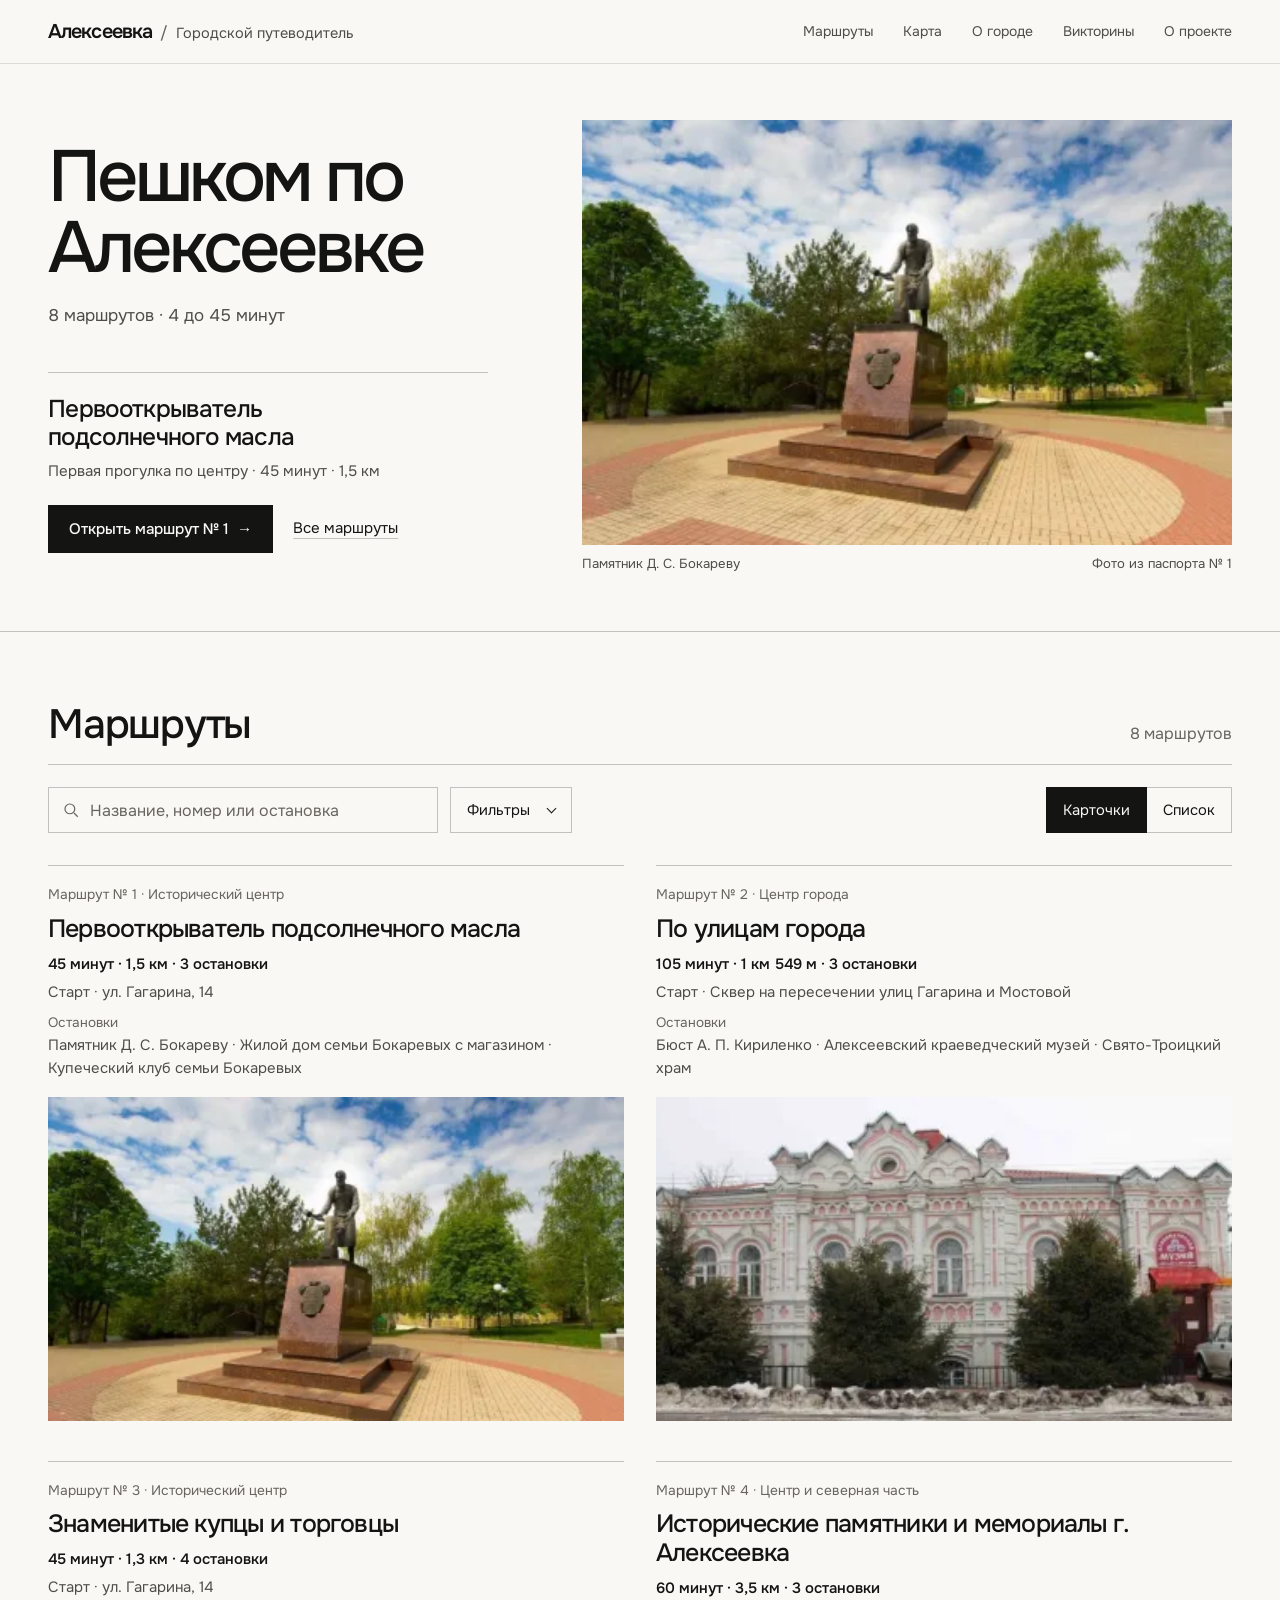
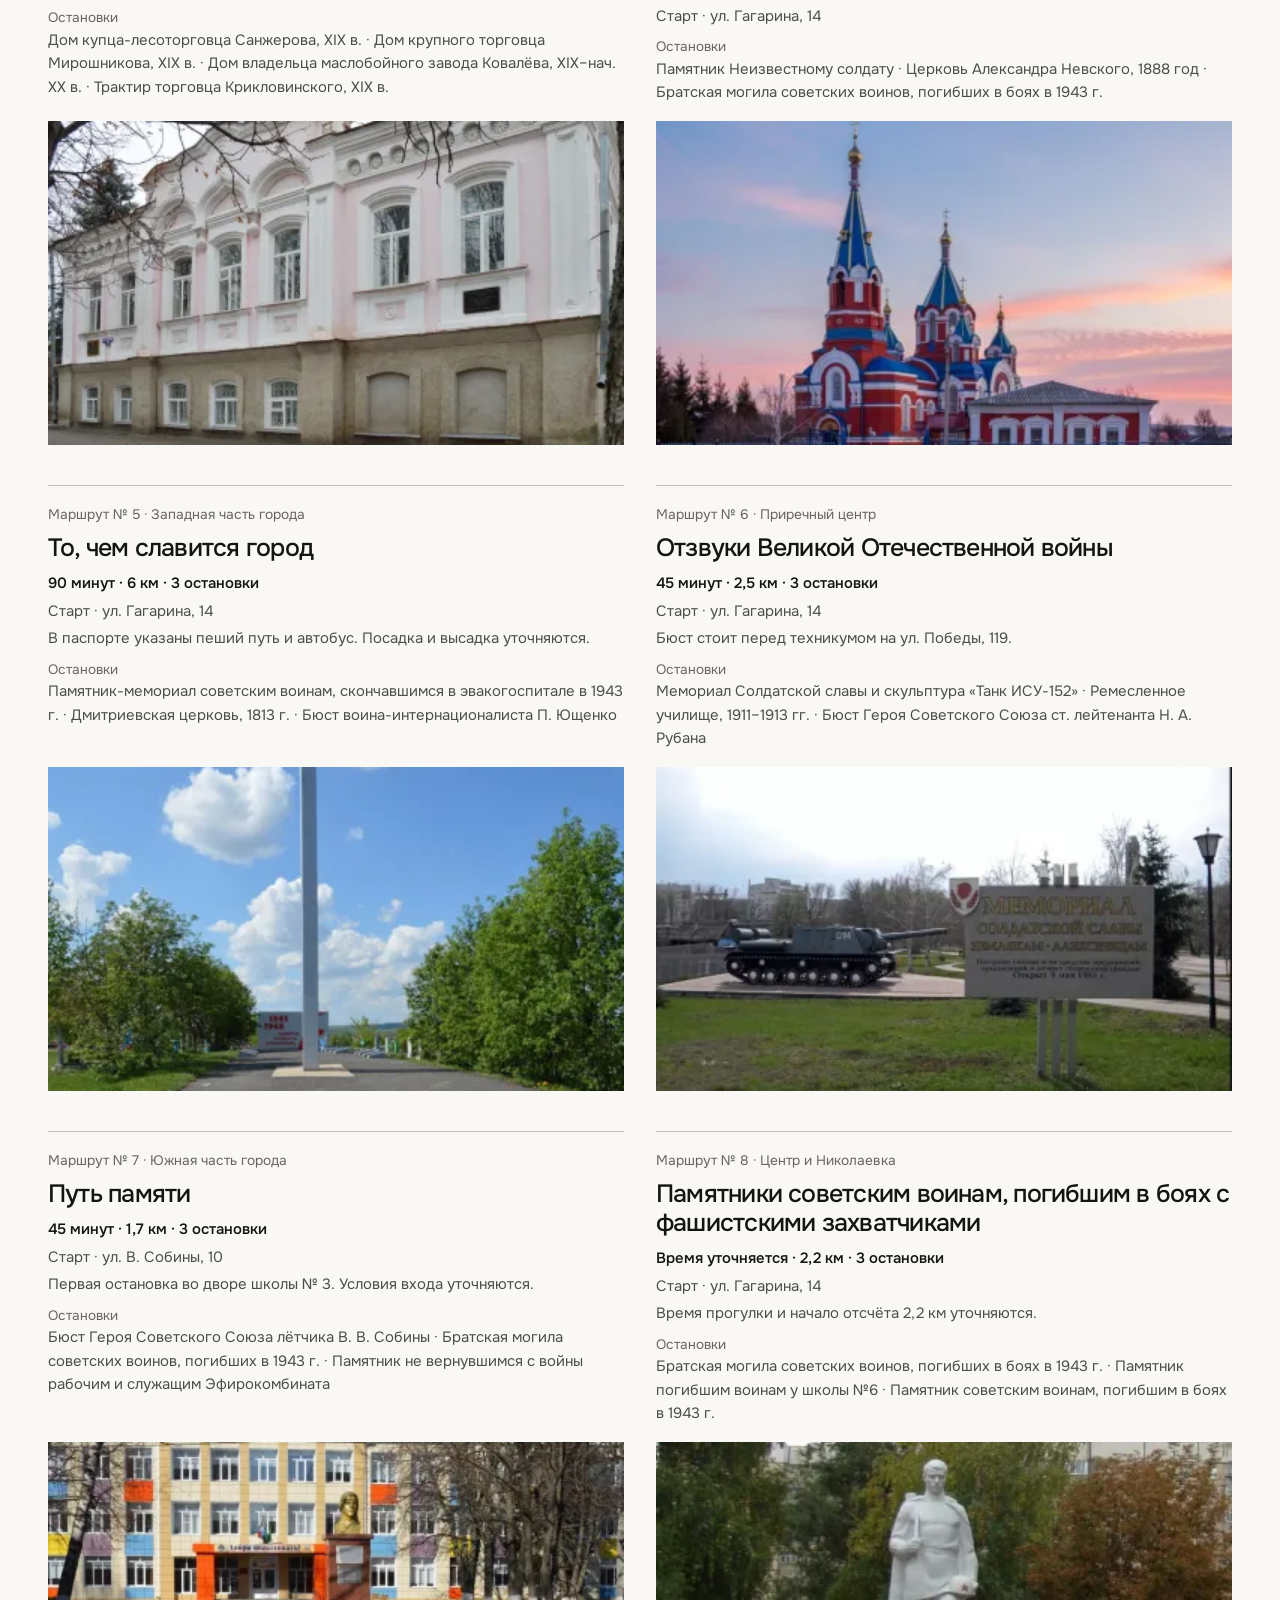
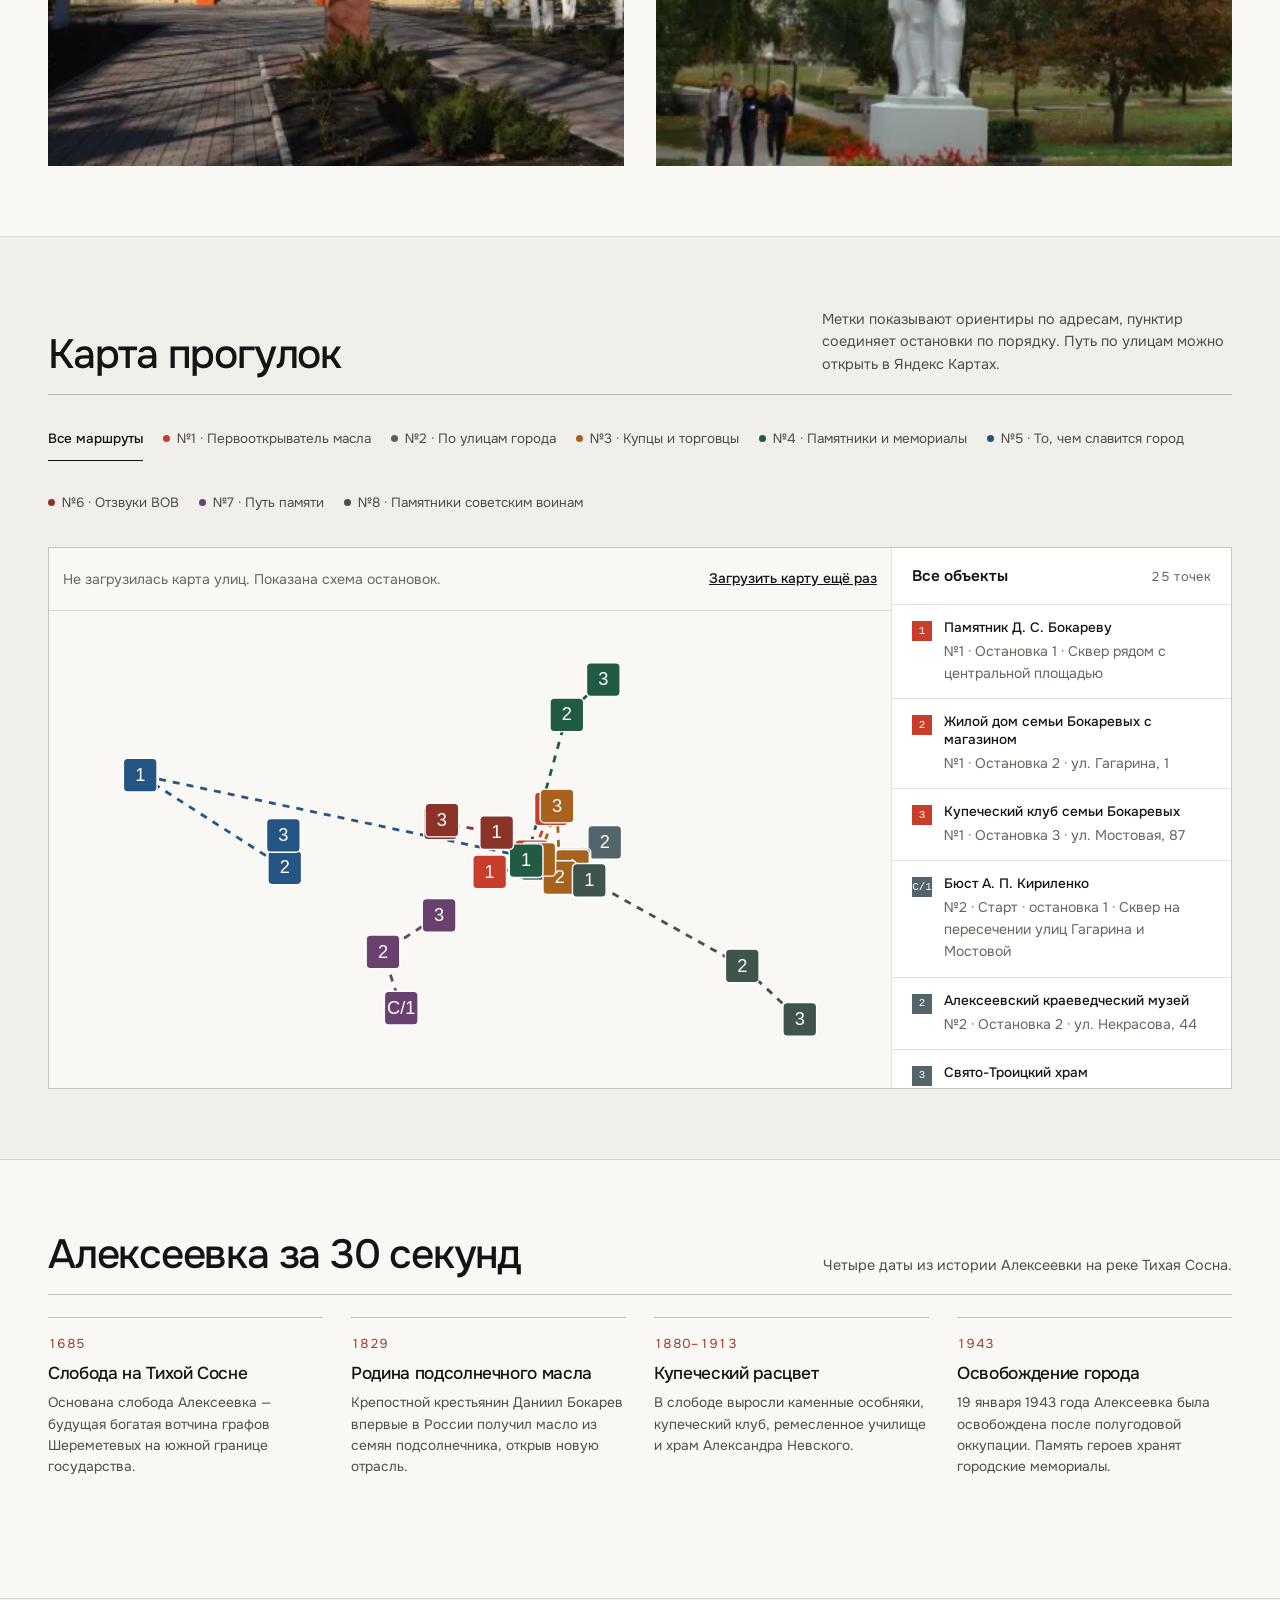
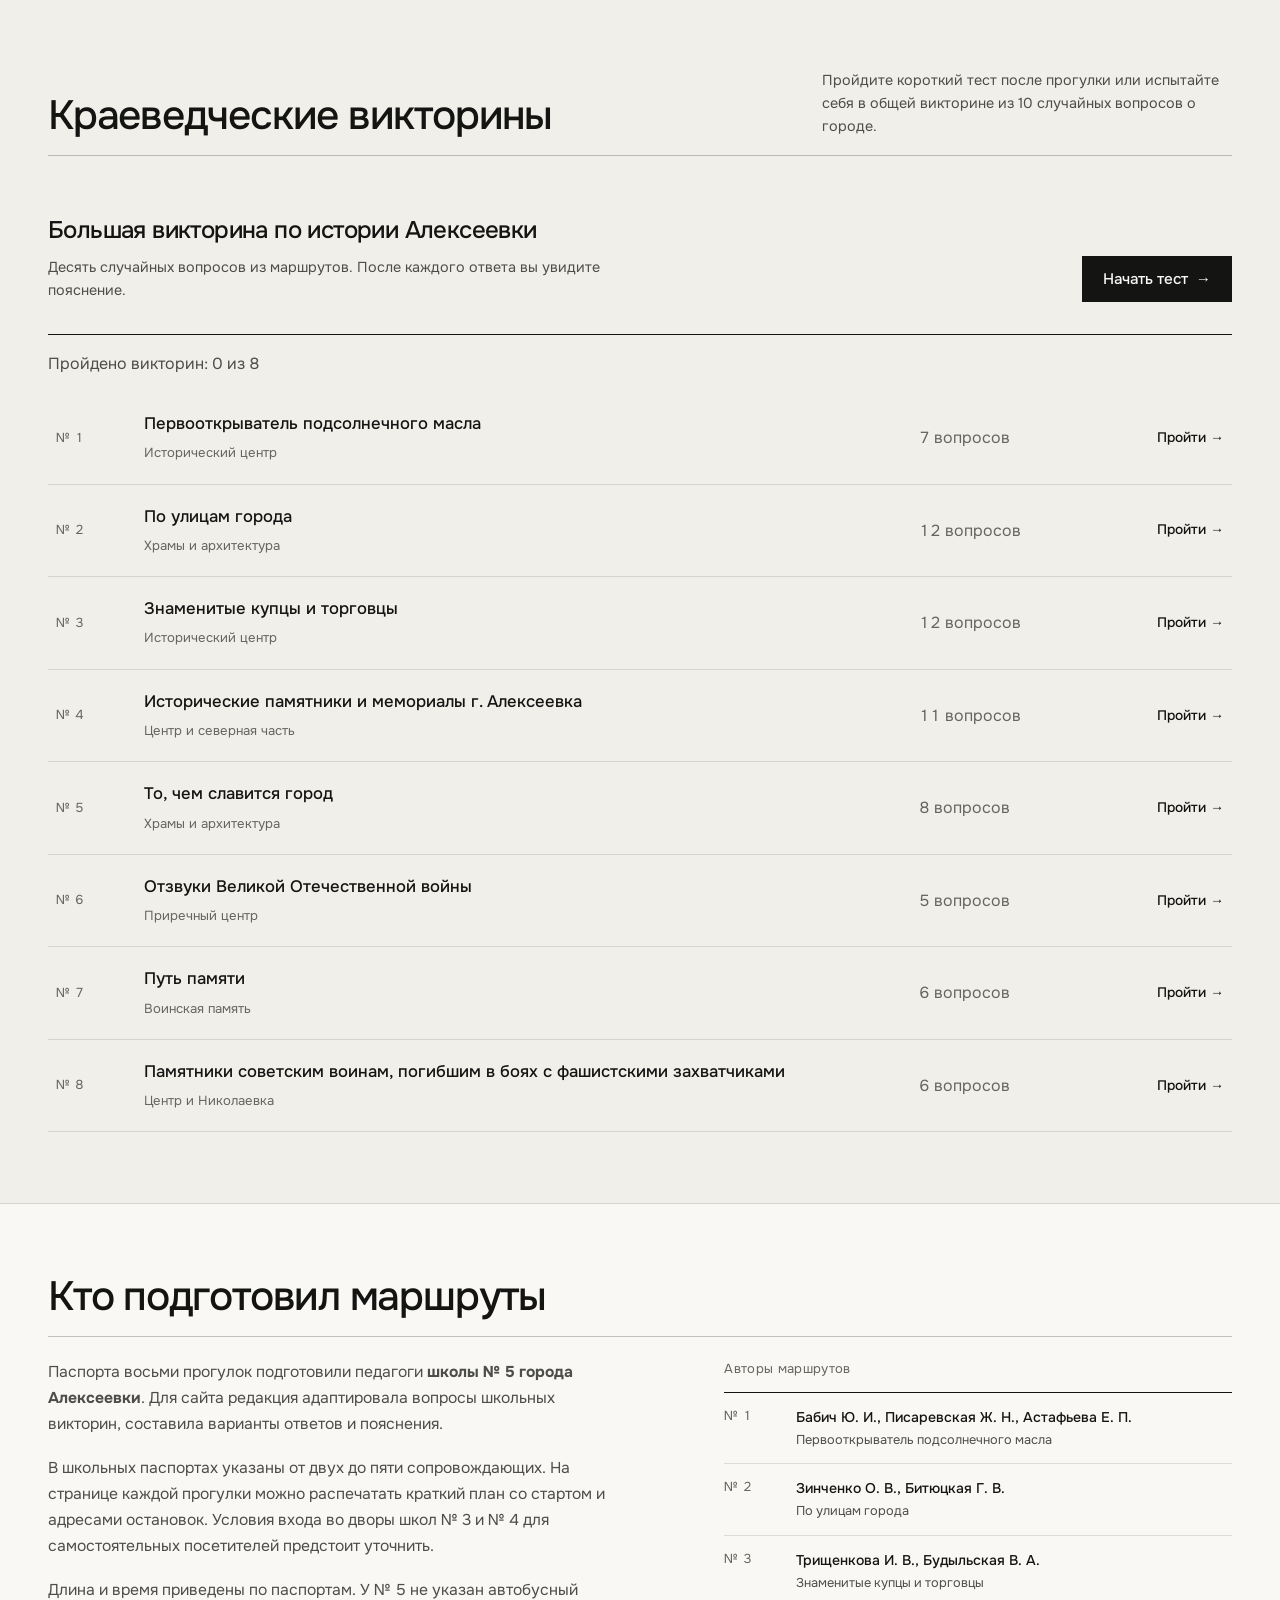
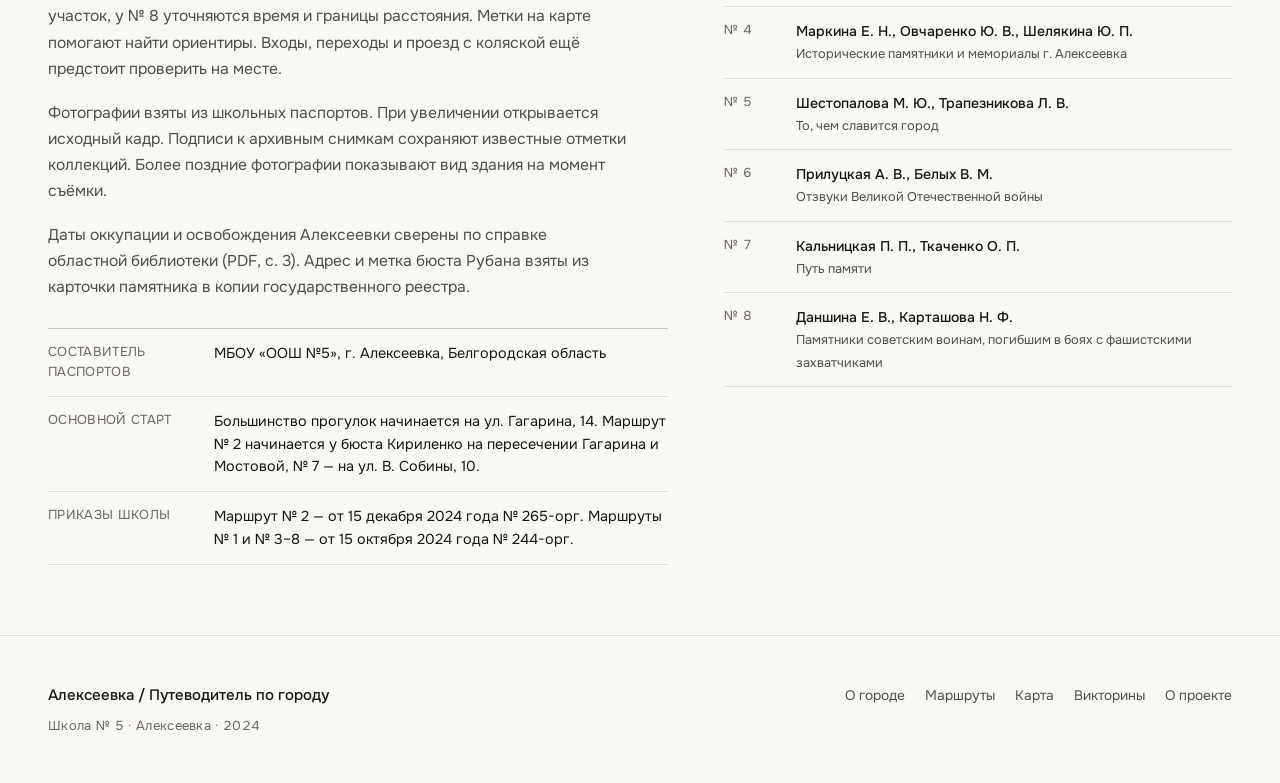
==== commit 96b98e08: "feat: add city streets walking route" ====
--- a/index.html
+++ b/index.html
@@ -49,7 +49,7 @@
         <div class="container hero-layout">
           <div class="hero-copy">
             <h1 class="hero-title" id="home-title" tabindex="-1">Пешком по Алексеевке</h1>
-            <p class="hero-stats" id="heroRouteStats">7 маршрутов · 4 до 45 минут</p>
+            <p class="hero-stats" id="heroRouteStats">8 маршрутов · 4 до 45 минут</p>
             <div class="hero-recommendation">
               <p class="hero-walk-name">Первооткрыватель подсолнечного масла</p>
               <p class="hero-walk-facts">Первая прогулка по центру · 45 минут · 1,5 км</p>
@@ -103,9 +103,6 @@
             <button type="button" class="btn btn-line" id="resetFiltersBtn">Сбросить фильтры</button>
           </div>
 
-          <p class="catalog-footnote mono">
-            Маршруты № 1 и № 3–8 сохраняют номера из реестра школы № 5.
-          </p>
         </div>
       </section>
       <section class="section section-stone" id="map">
@@ -206,13 +203,13 @@
           <div class="about-grid">
             <div class="about-prose">
               <p>
-                Семь паспортов прогулок подготовили педагоги <strong>школы № 5 города Алексеевки</strong>. На каждом указан приказ от 15 октября 2024 года № 244-орг. Для сайта редакция адаптировала вопросы школьных викторин, составила варианты ответов и пояснения.
+                Паспорта восьми прогулок подготовили педагоги <strong>школы № 5 города Алексеевки</strong>. Для сайта редакция адаптировала вопросы школьных викторин, составила варианты ответов и пояснения.
               </p>
               <p>
                 В школьных паспортах указаны от двух до пяти сопровождающих. На странице каждой прогулки можно распечатать краткий план со стартом и адресами остановок. Условия входа во дворы школ № 3 и № 4 для самостоятельных посетителей предстоит уточнить.
               </p>
               <p>Длина и время приведены по паспортам. У № 5 не указан автобусный участок, у № 8 уточняются время и границы расстояния. Метки на карте помогают найти ориентиры. Входы, переходы и проезд с коляской ещё предстоит проверить на месте.</p>
-              <p>Все 27 фотографий взяты из паспортов. При увеличении открывается исходный кадр. Подписи к архивным снимкам сохраняют известные отметки коллекций. Более поздние фотографии показывают вид здания на момент съёмки.</p>
+              <p>Фотографии взяты из школьных паспортов. При увеличении открывается исходный кадр. Подписи к архивным снимкам сохраняют известные отметки коллекций. Более поздние фотографии показывают вид здания на момент съёмки.</p>
               <p>Даты оккупации и освобождения Алексеевки сверены по <a href="https://opacm.bgunb.ru/opacg/letopis/history/texts/alekseevsky/alekseevka.pdf">справке областной библиотеки (PDF, с. 3)</a>. Адрес и метка бюста Рубана взяты из <a href="https://ru-monuments.toolforge.org/get_info.php?id=311510314590005">карточки памятника в копии государственного реестра</a>.</p>
               <dl class="about-specs">
                 <div>
@@ -221,11 +218,11 @@
                 </div>
                 <div>
                   <dt class="mono">ОСНОВНОЙ СТАРТ</dt>
-                  <dd>ул. Гагарина, 14 (кроме Маршрута №7 — ул. В. Собины, 10)</dd>
+                  <dd>Большинство прогулок начинается на ул. Гагарина, 14. Маршрут № 2 начинается у бюста Кириленко на пересечении Гагарина и Мостовой, № 7 — на ул. В. Собины, 10.</dd>
                 </div>
                 <div>
-                  <dt class="mono">ДОКУМЕНТ</dt>
-                  <dd>Приказ от 15.10.2024 г. № 244-орг</dd>
+                  <dt class="mono">ПРИКАЗЫ ШКОЛЫ</dt>
+                  <dd>Маршрут № 2 — от 15 декабря 2024 года № 265-орг. Маршруты № 1 и № 3–8 — от 15 октября 2024 года № 244-орг.</dd>
                 </div>
               </dl>
             </div>
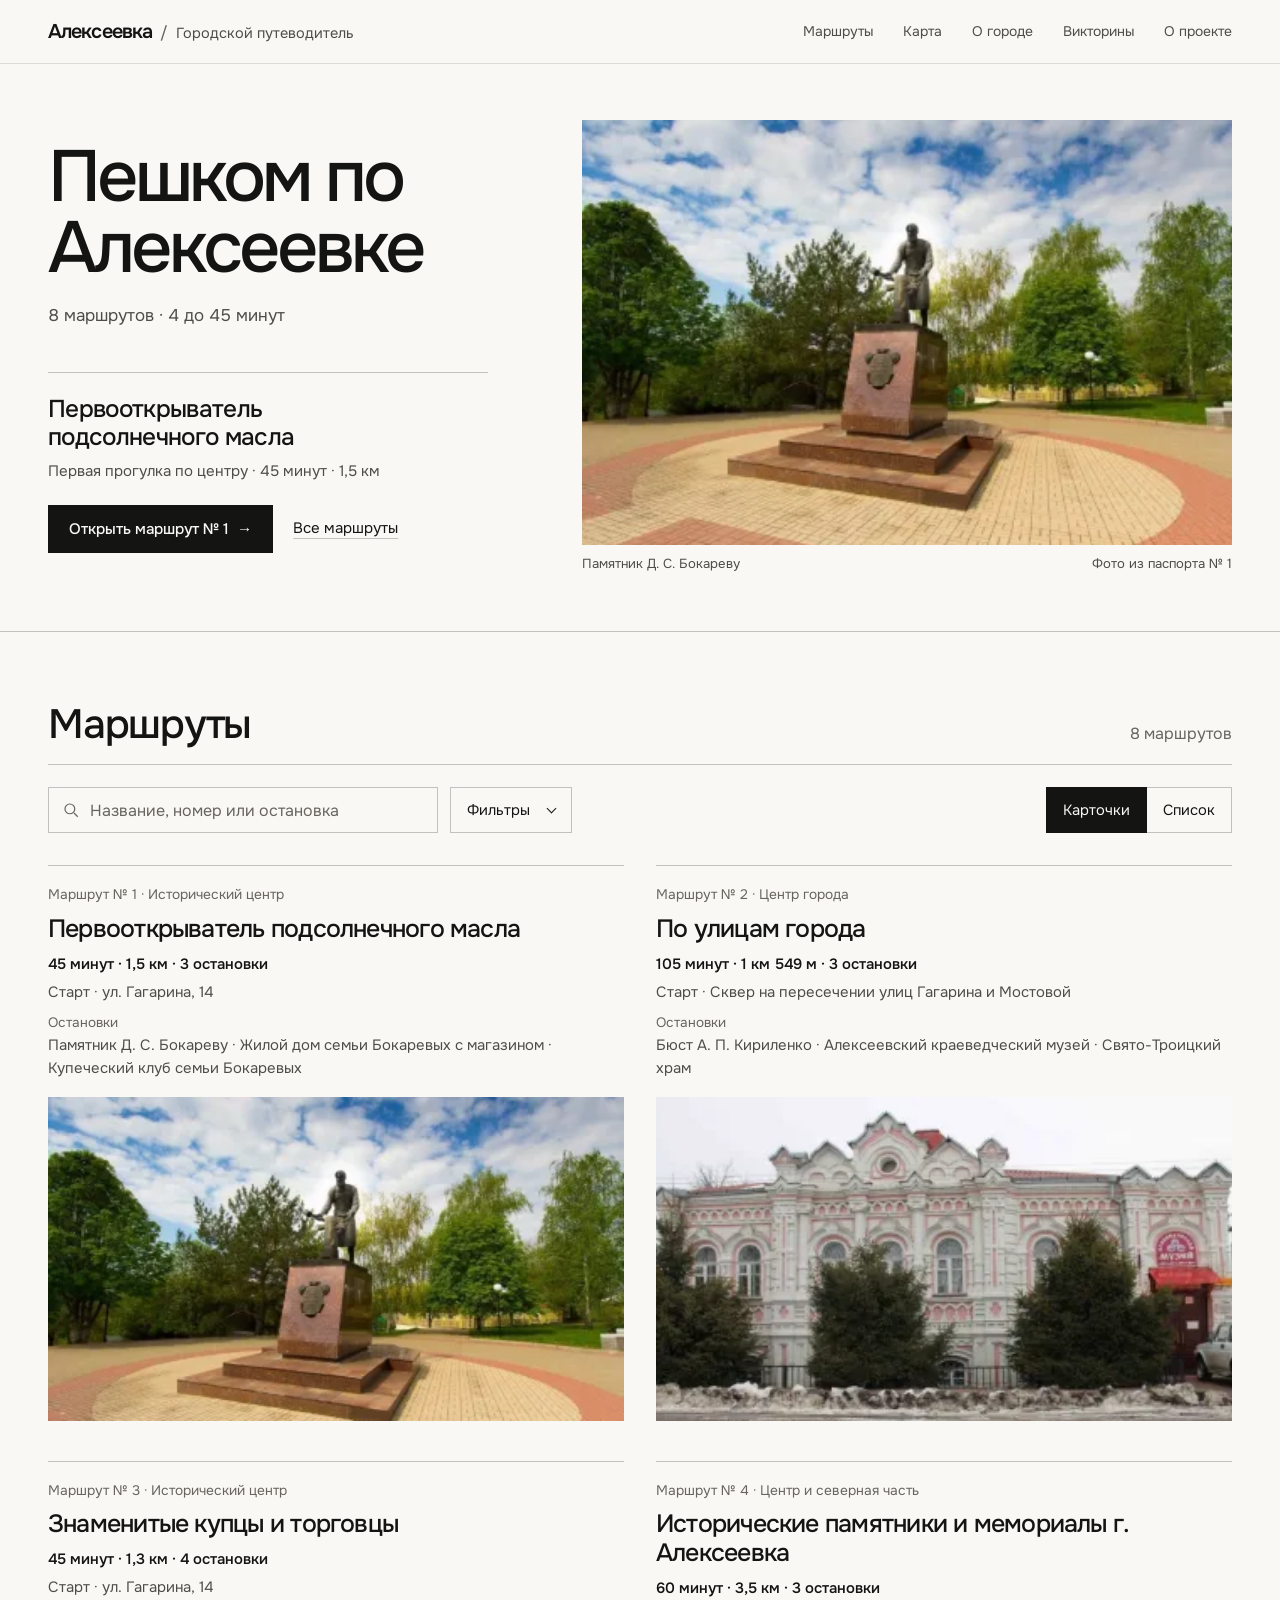
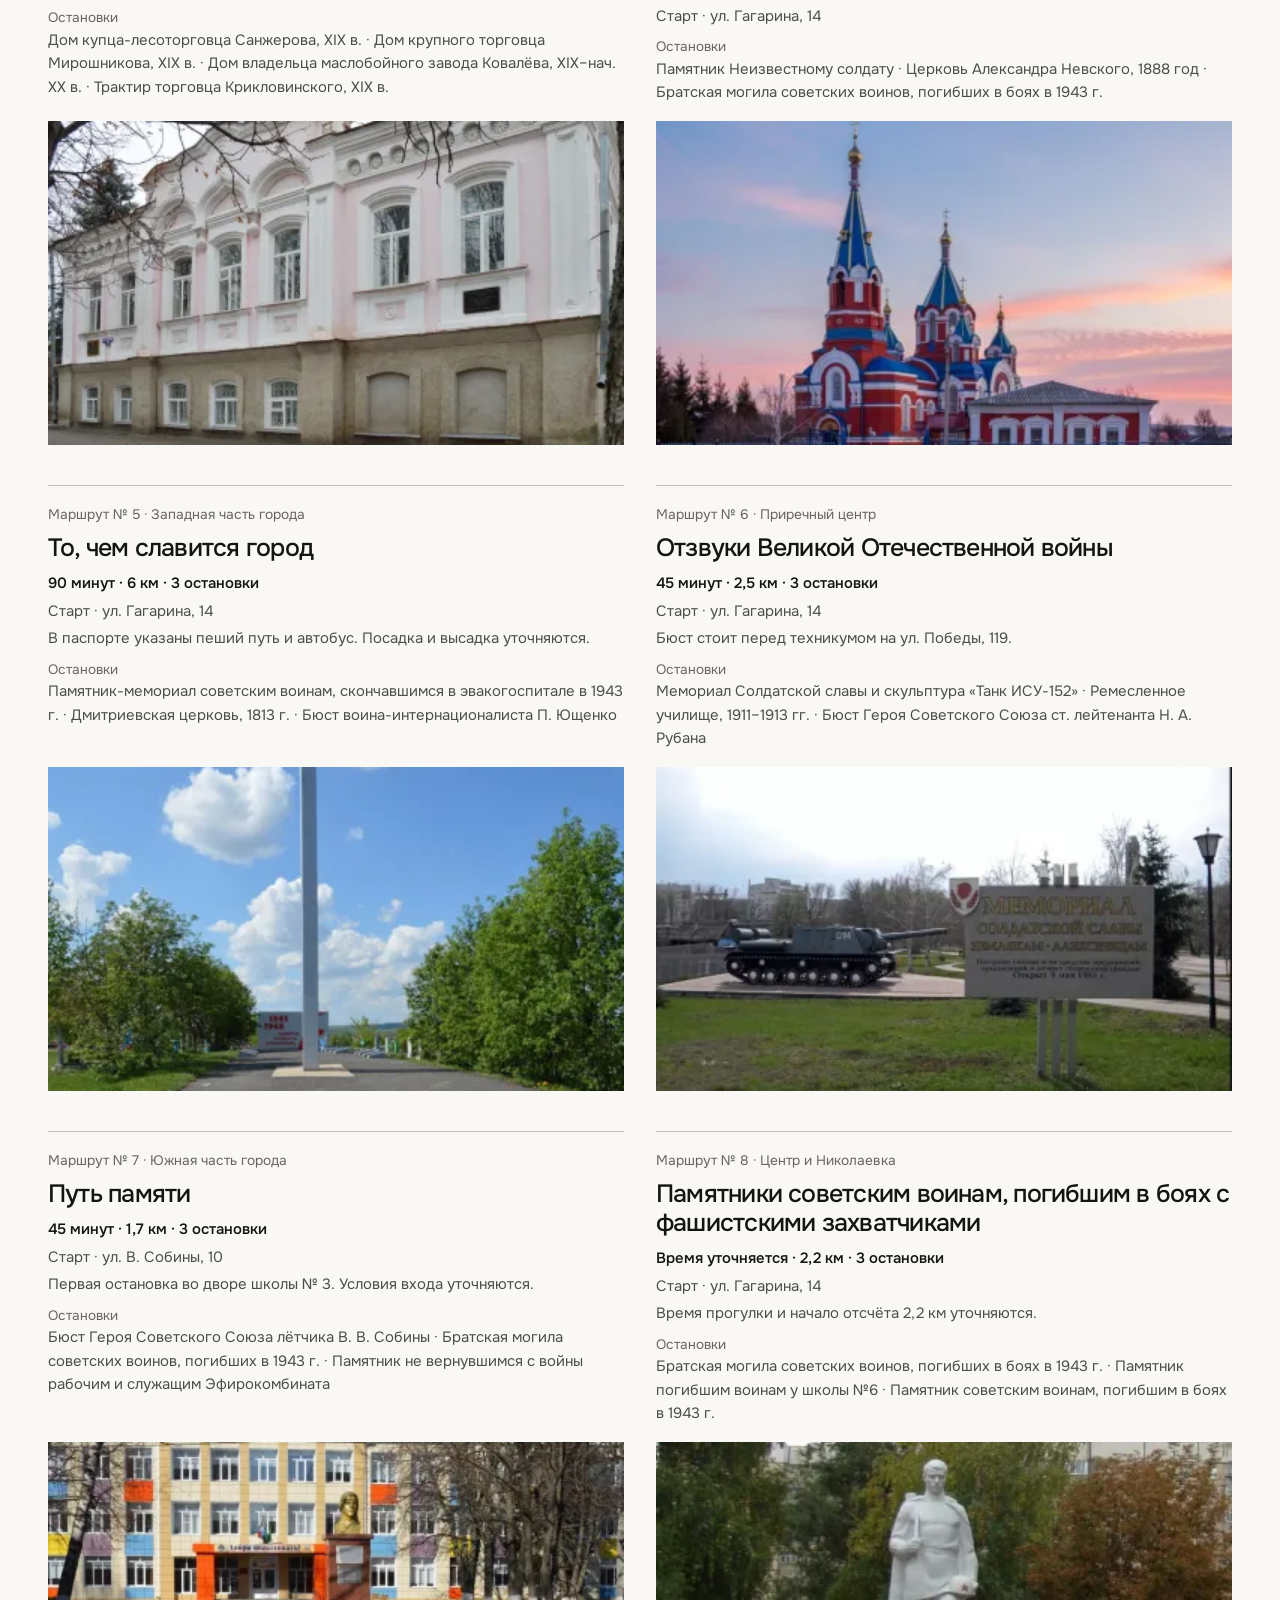
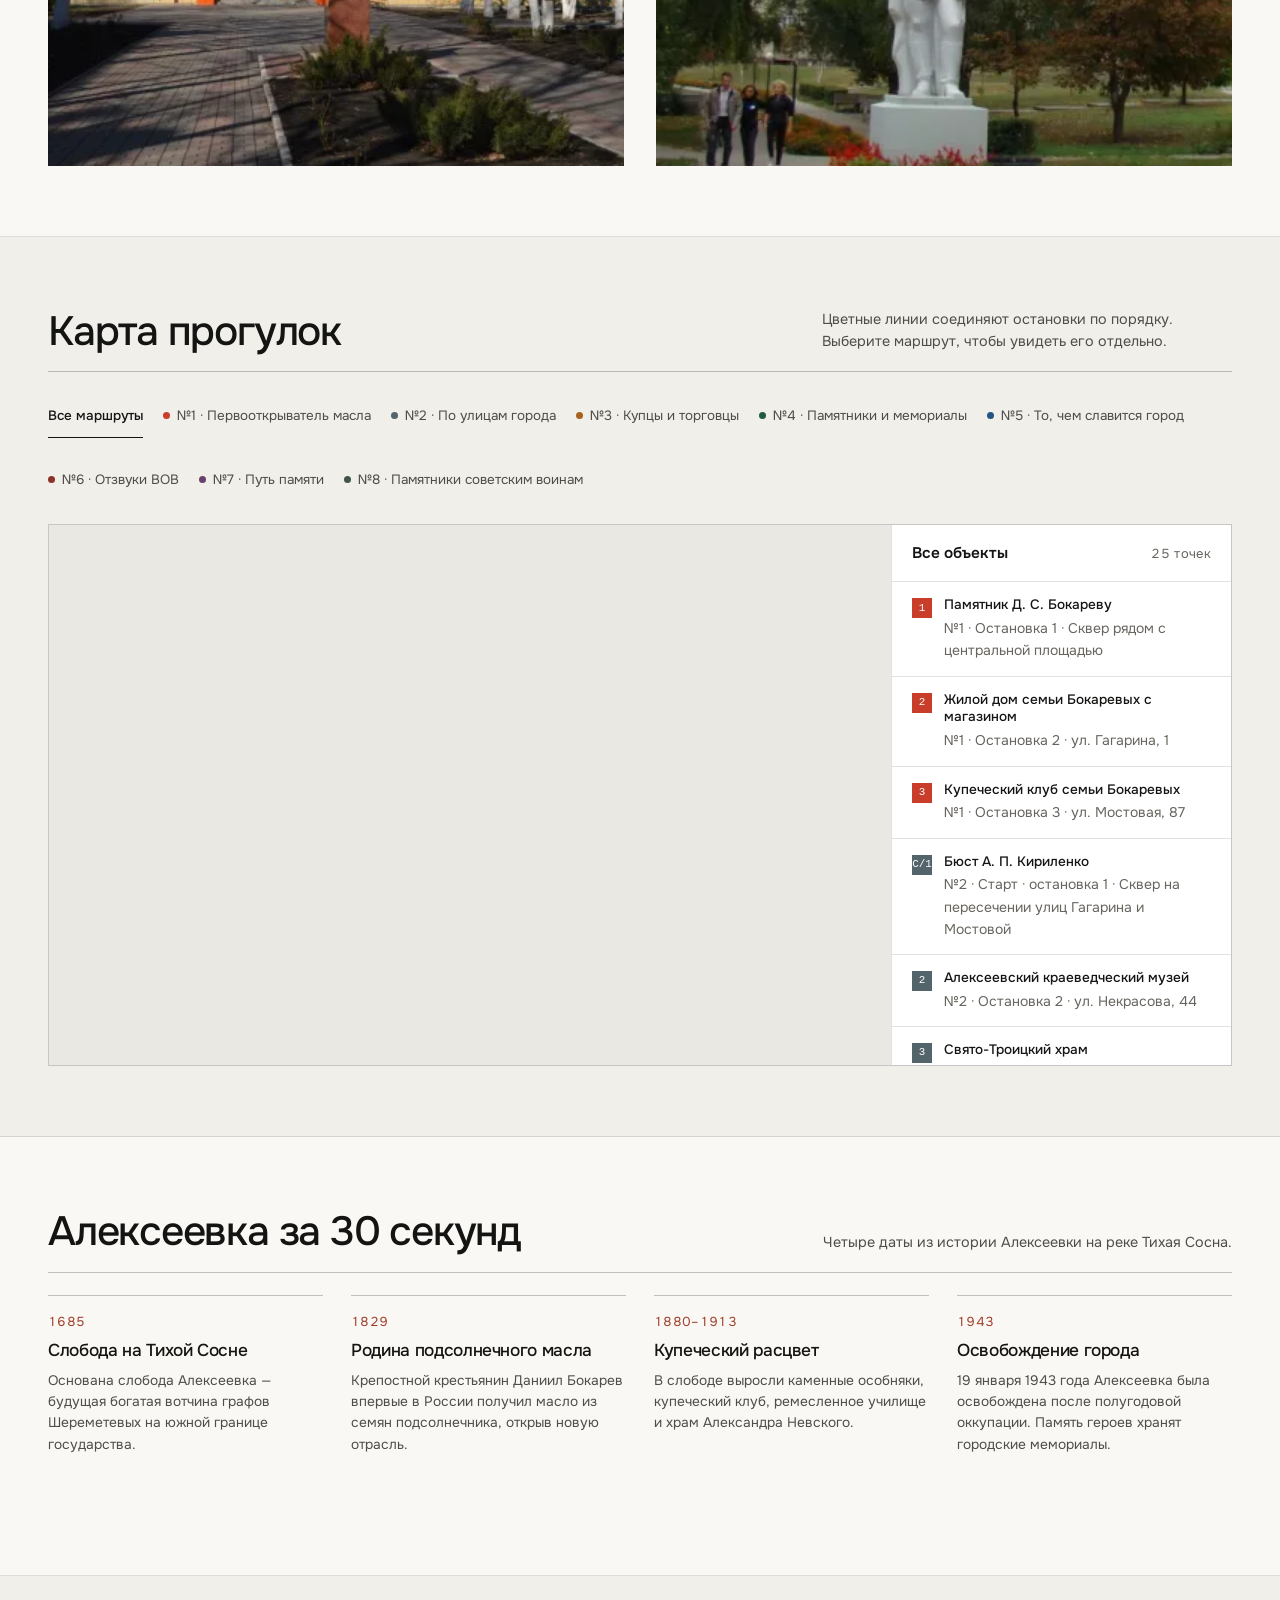
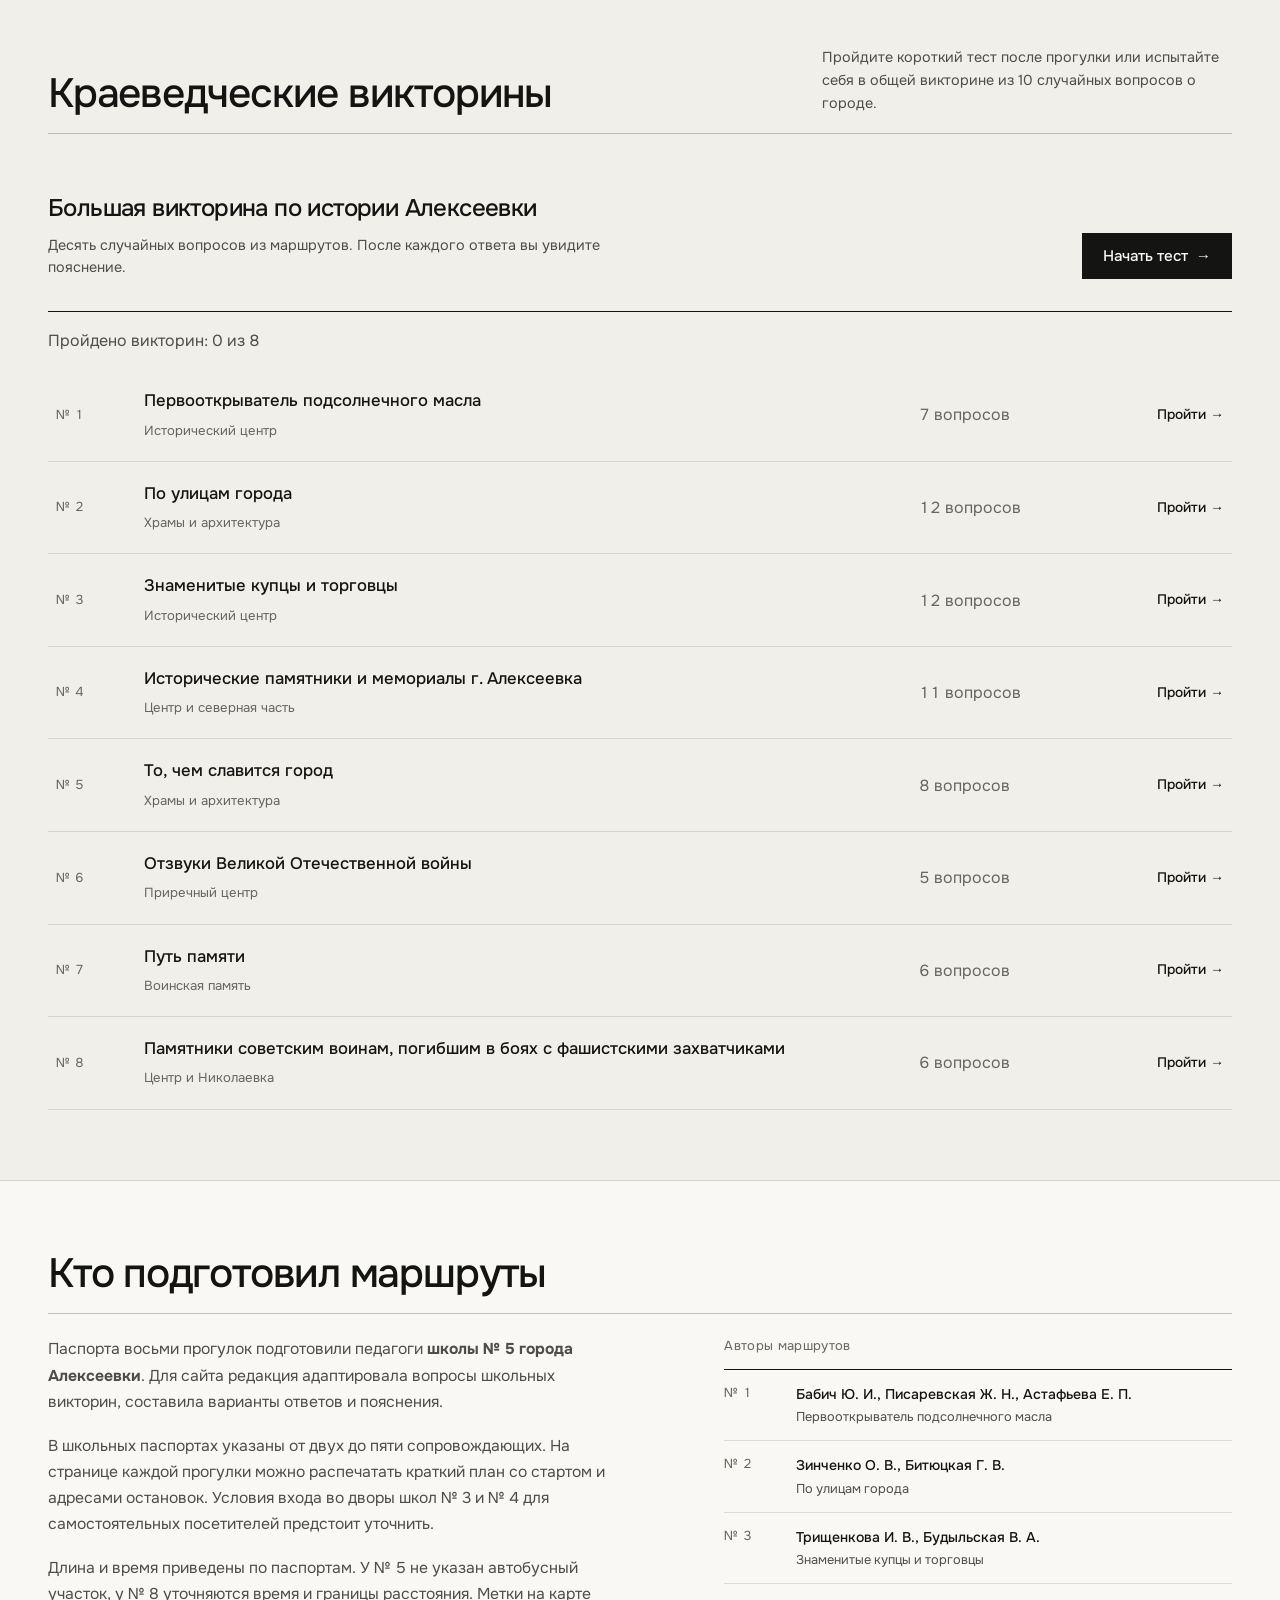
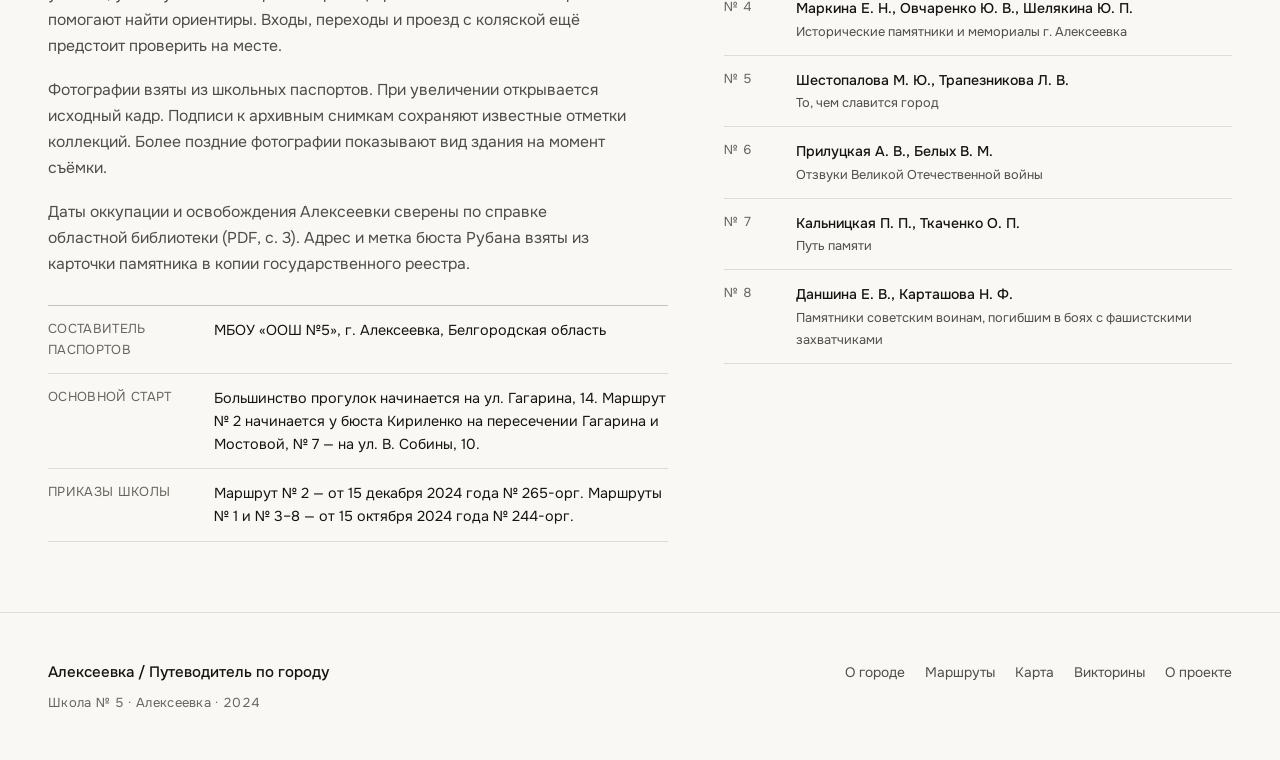
==== commit 17e32853: "feat: show selectable Yandex routes on the overview map" ====
--- a/index.html
+++ b/index.html
@@ -6,7 +6,7 @@
   <title>Алексеевка — Пеший путеводитель по городу</title>
   <meta name="description" content="Пешие маршруты по исторической Алексеевке Белгородской области. Места старта, карты прогулок, истории города и краеведческие викторины." />
 
-  <link rel="stylesheet" href="css/styles.css" />
+  <link rel="stylesheet" href="css/styles.css?v=68cdb3198e652c43" />
   <meta name="guide-route-pages" content="routes/">
   <meta property="og:site_name" content="Пешком по Алексеевке">
   <meta property="og:locale" content="ru_RU">
@@ -112,7 +112,7 @@
               <h2 class="section-title">Карта прогулок</h2>
             </div>
             <p class="section-note">
-              Метки показывают ориентиры по адресам, пунктир соединяет остановки по порядку. Путь по улицам можно открыть в Яндекс Картах.
+              Цветные линии соединяют остановки по порядку. Выберите маршрут, чтобы увидеть его отдельно.
             </p>
           </div>
 
@@ -263,11 +263,11 @@
   </div>
 
   <!-- Scripts -->
-  <script src="js/data.js"></script>
-  <script src="js/image-sizes.js"></script>
+  <script src="js/data.js?v=9434c9c9333d2baf"></script>
+  <script src="js/image-sizes.js?v=943f71bfad1bbeac"></script>
   <script src="js/images.js"></script>
-  <script src="js/maps.js"></script>
+  <script src="js/maps.js?v=b4e4e160542d7320"></script>
   <script src="js/quiz.js"></script>
-  <script src="js/app.js"></script>
+  <script src="js/app.js?v=7be69c19e53a06f6"></script>
 </body>
 </html>
--- a/css/styles.css
+++ b/css/styles.css
@@ -889,8 +889,11 @@
   z-index: 1;
 }
 
-.city-map .leaflet-tile-pane {
-  filter: grayscale(92%) contrast(1.06) brightness(1.01);
+.city-map > iframe {
+  display: block;
+  width: 100%;
+  height: 100%;
+  border: 0;
 }
 
 .custom-route-pin > div {
@@ -2153,6 +2156,7 @@
   grid-template-columns: minmax(254px, 0.62fr) minmax(0, 1.38fr);
 }
 
+.route-constructor-map { display: block; width: 100%; height: clamp(320px, 52vh, 500px); border: 0; }
 .route-mini-map {
   height: 360px;
   background: #e9e8e3;
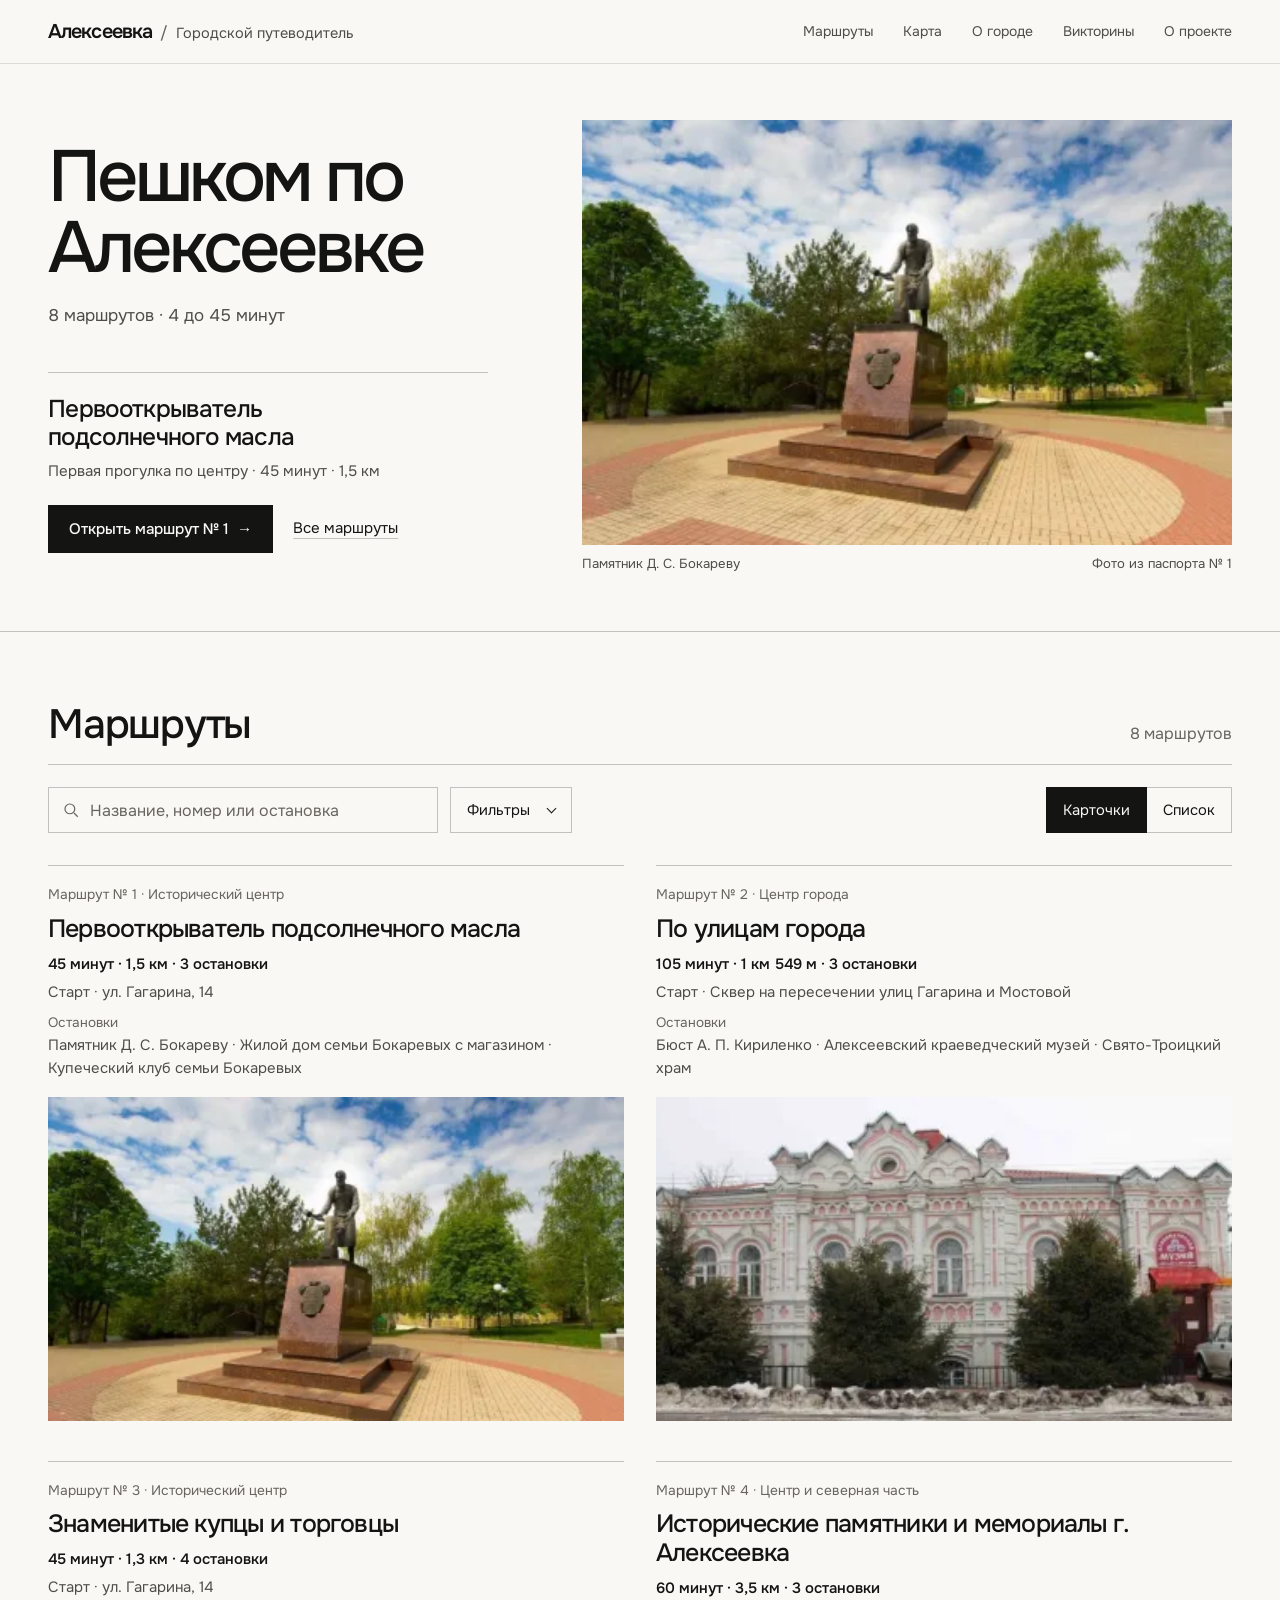
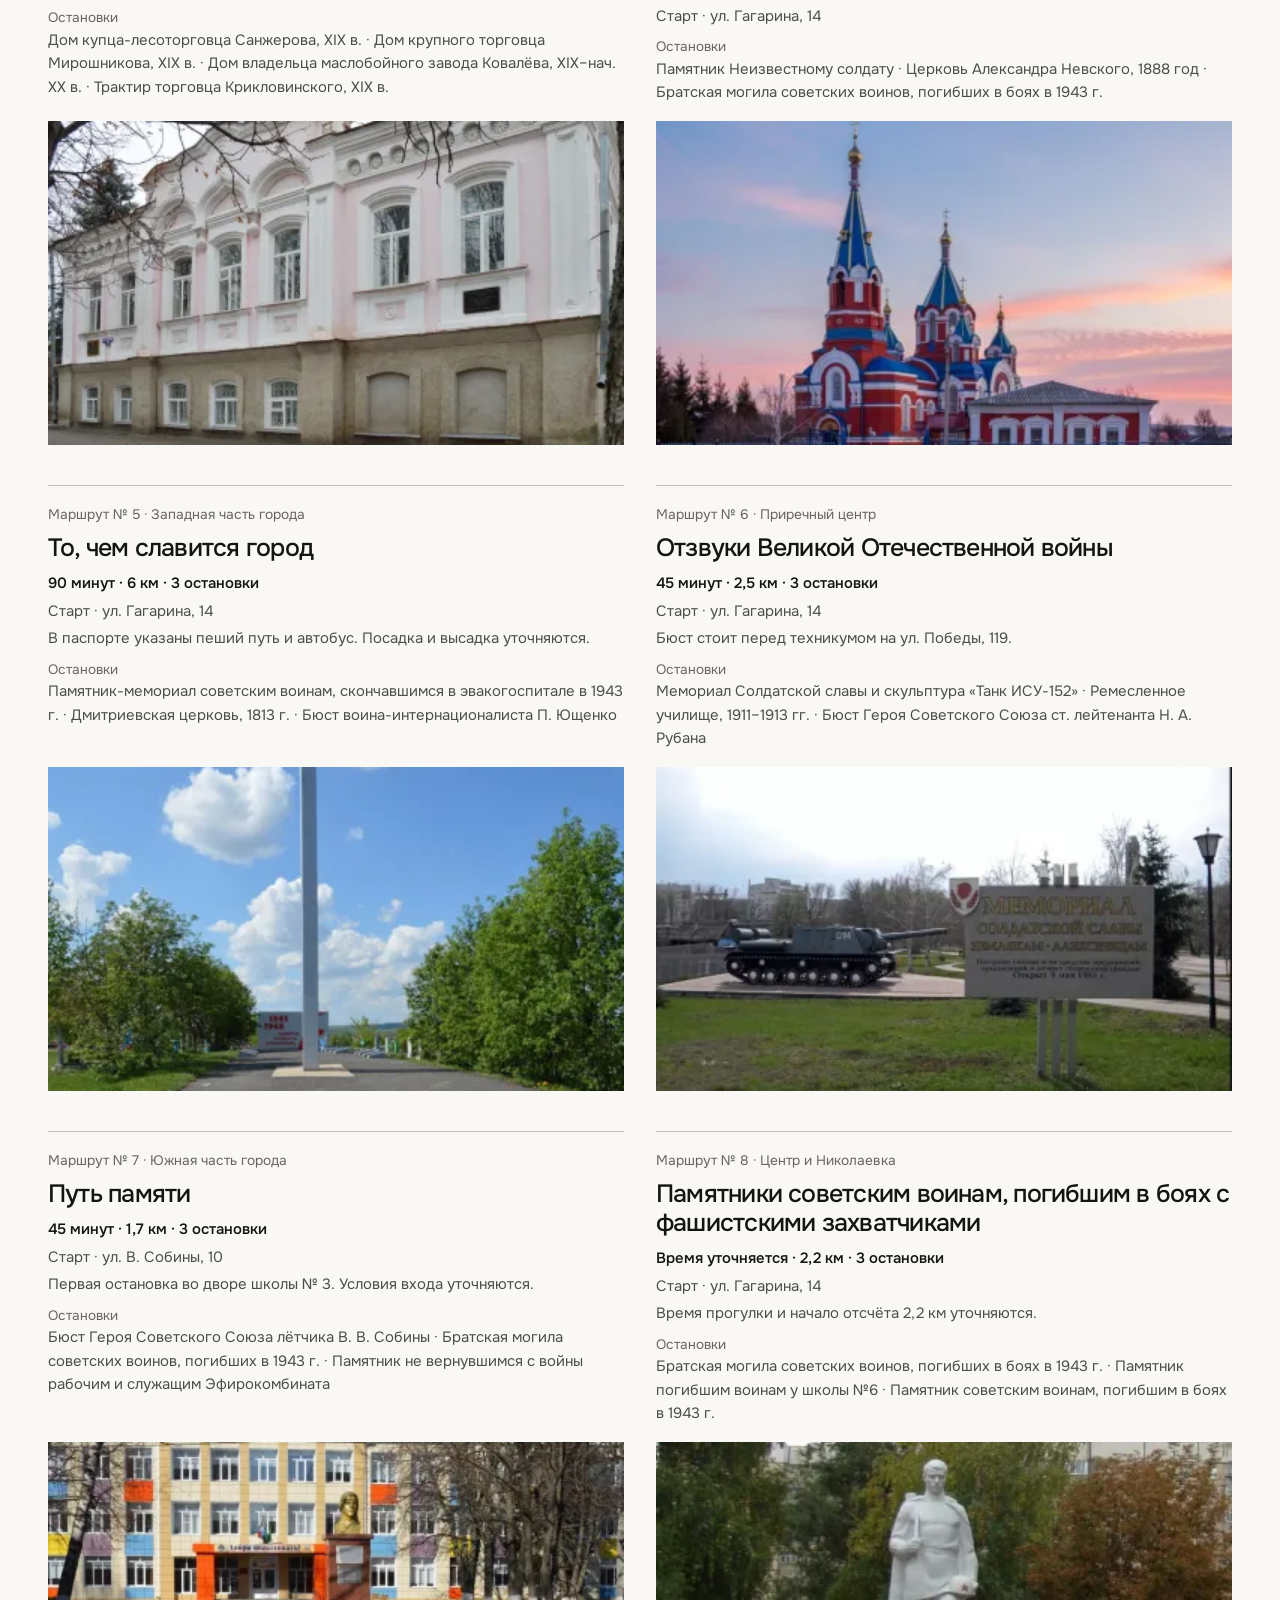
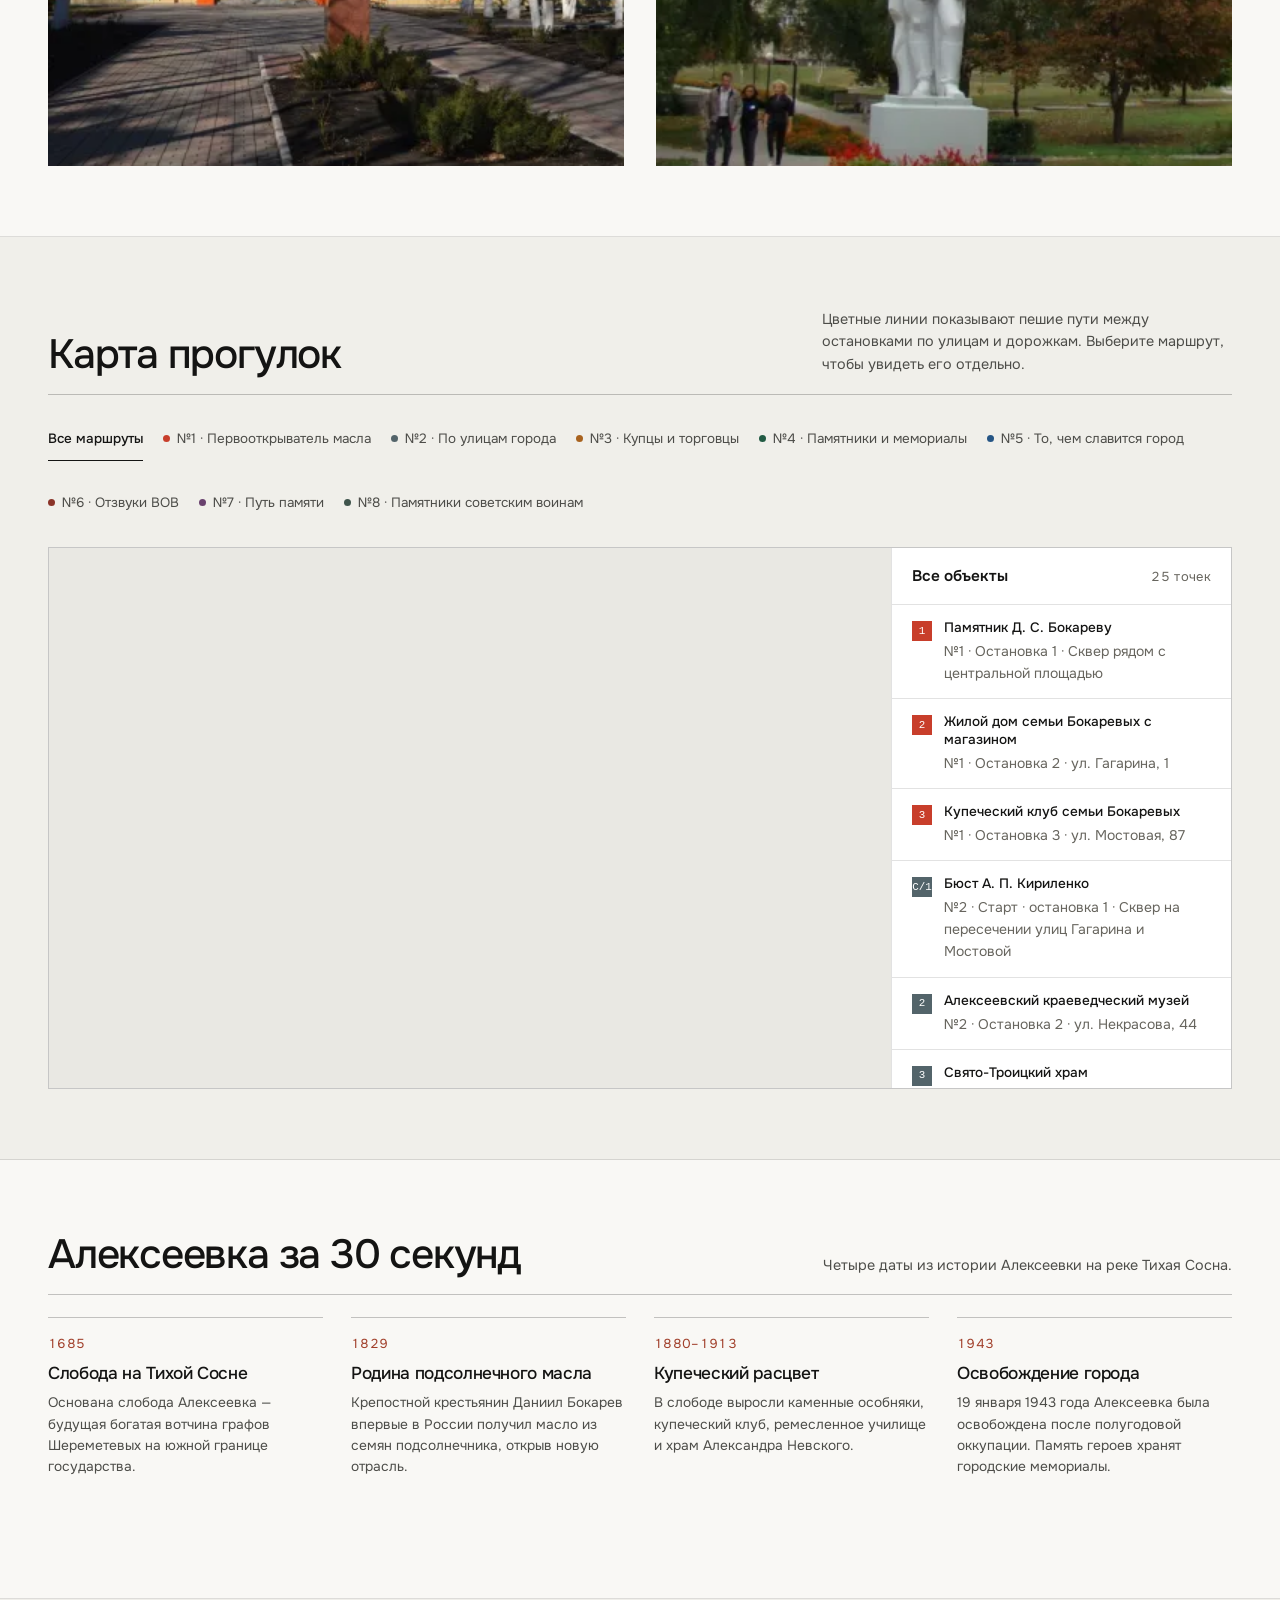
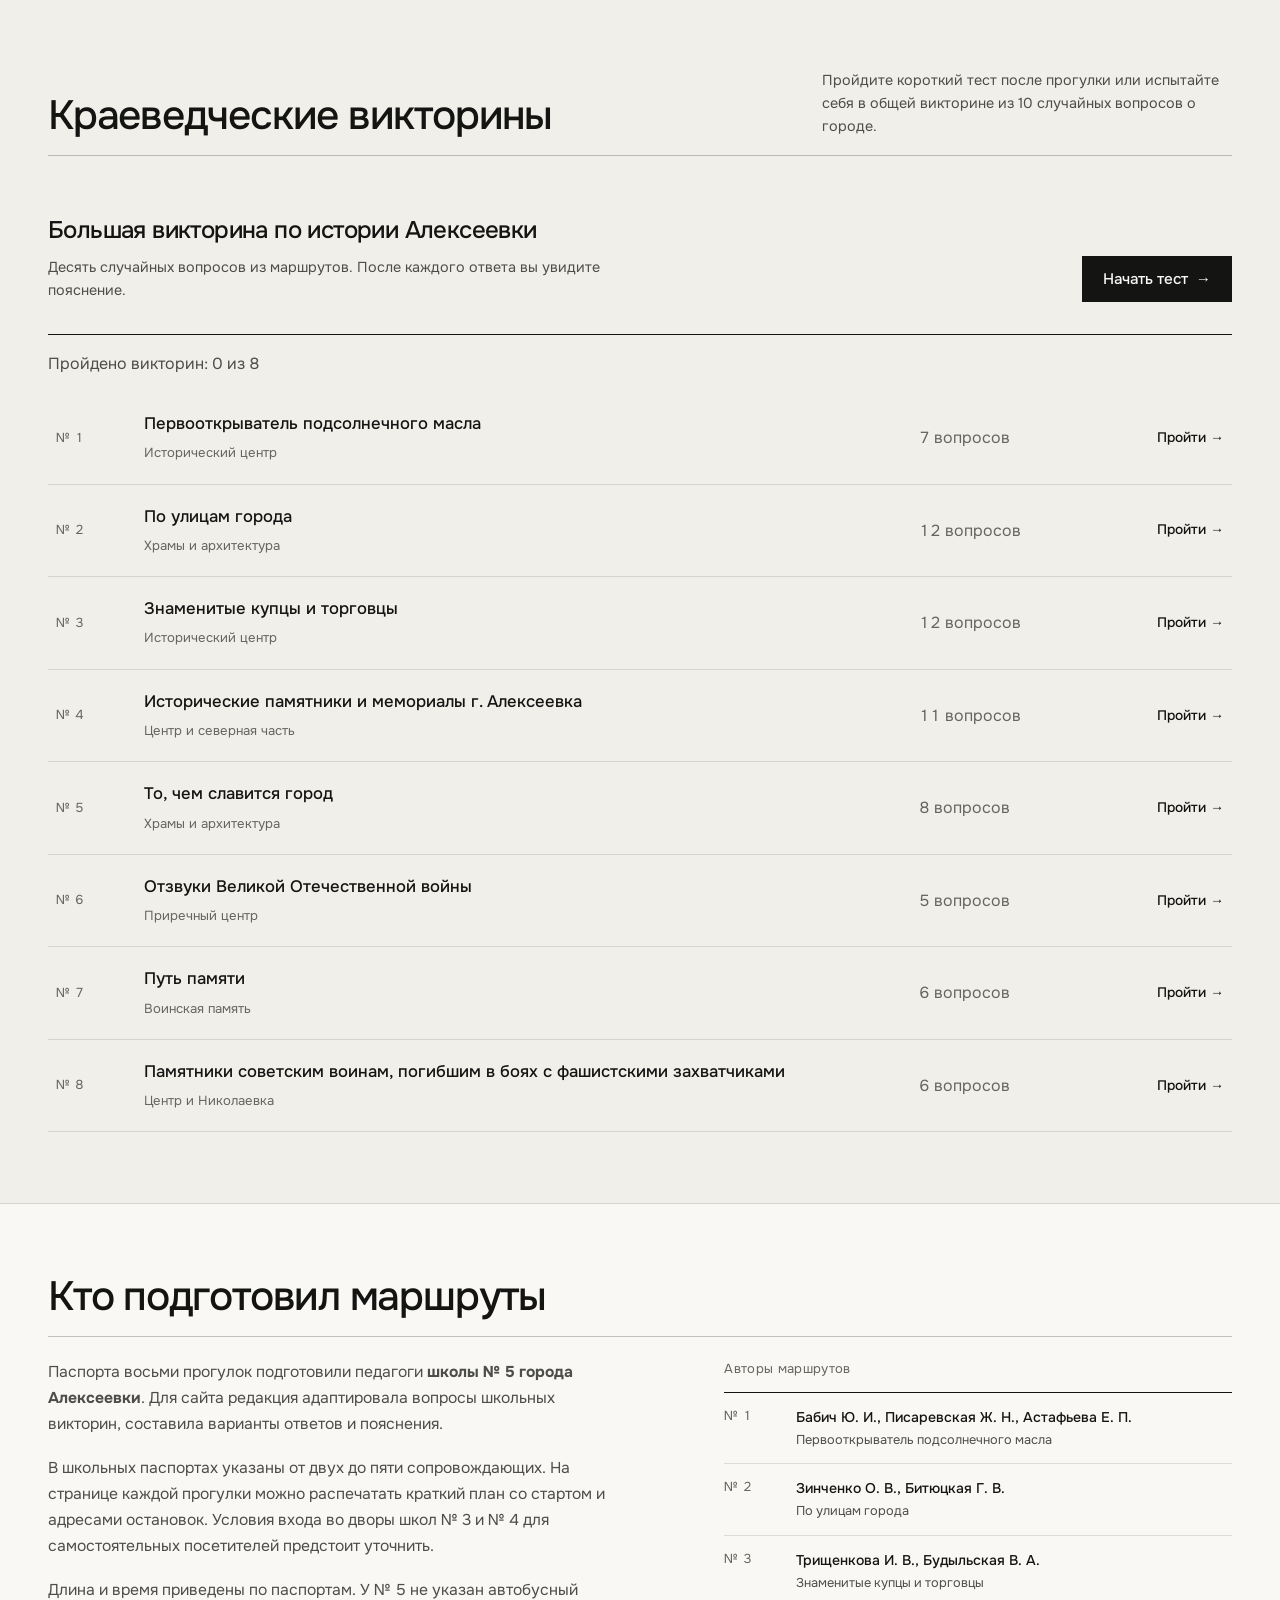
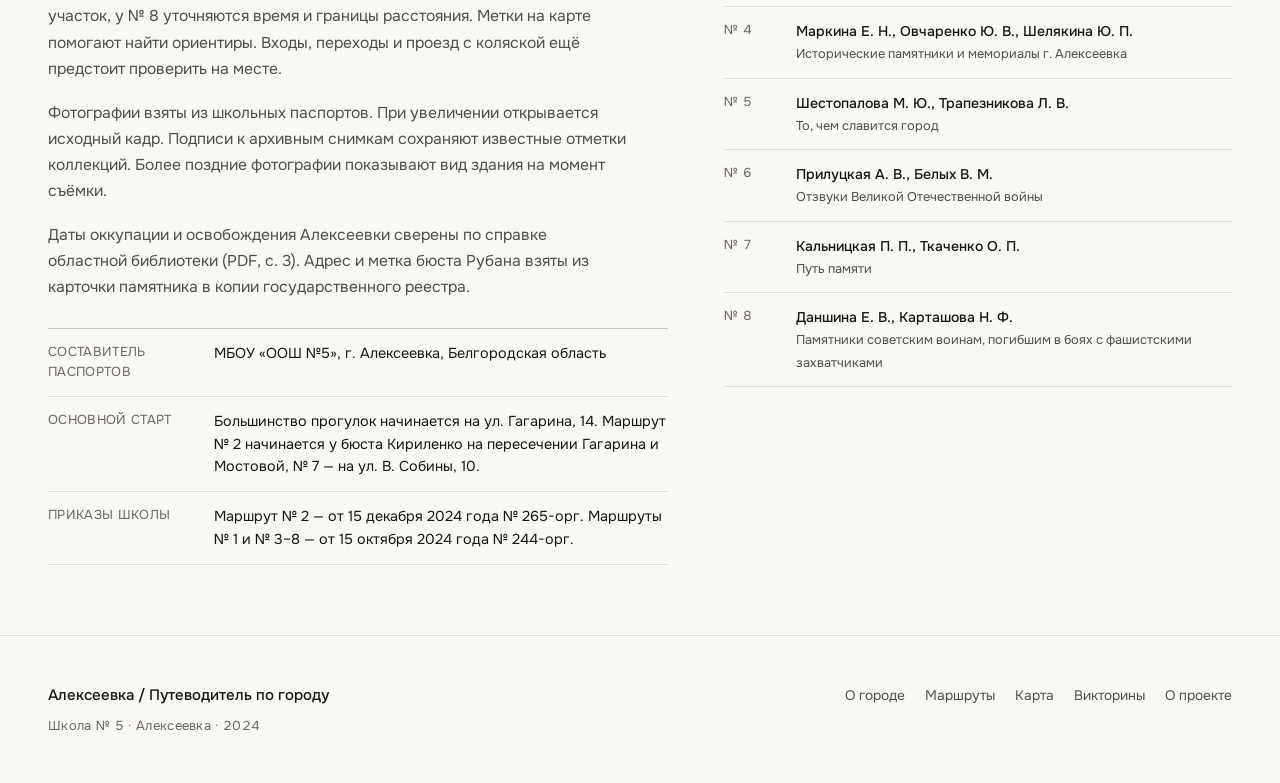
==== commit 4f553798: "feat: follow pedestrian streets on all route maps" ====
--- a/index.html
+++ b/index.html
@@ -112,7 +112,7 @@
               <h2 class="section-title">Карта прогулок</h2>
             </div>
             <p class="section-note">
-              Цветные линии соединяют остановки по порядку. Выберите маршрут, чтобы увидеть его отдельно.
+              Цветные линии показывают пешие пути между остановками по улицам и дорожкам. Выберите маршрут, чтобы увидеть его отдельно.
             </p>
           </div>
 
@@ -263,11 +263,11 @@
   </div>
 
   <!-- Scripts -->
-  <script src="js/data.js?v=9434c9c9333d2baf"></script>
+  <script src="js/data.js?v=027c4e8d9beac909"></script>
   <script src="js/image-sizes.js?v=943f71bfad1bbeac"></script>
   <script src="js/images.js"></script>
-  <script src="js/maps.js?v=b4e4e160542d7320"></script>
+  <script src="js/maps.js?v=ea53d983c2142197"></script>
   <script src="js/quiz.js"></script>
-  <script src="js/app.js?v=7be69c19e53a06f6"></script>
+  <script src="js/app.js?v=761133304e1e00e6"></script>
 </body>
 </html>
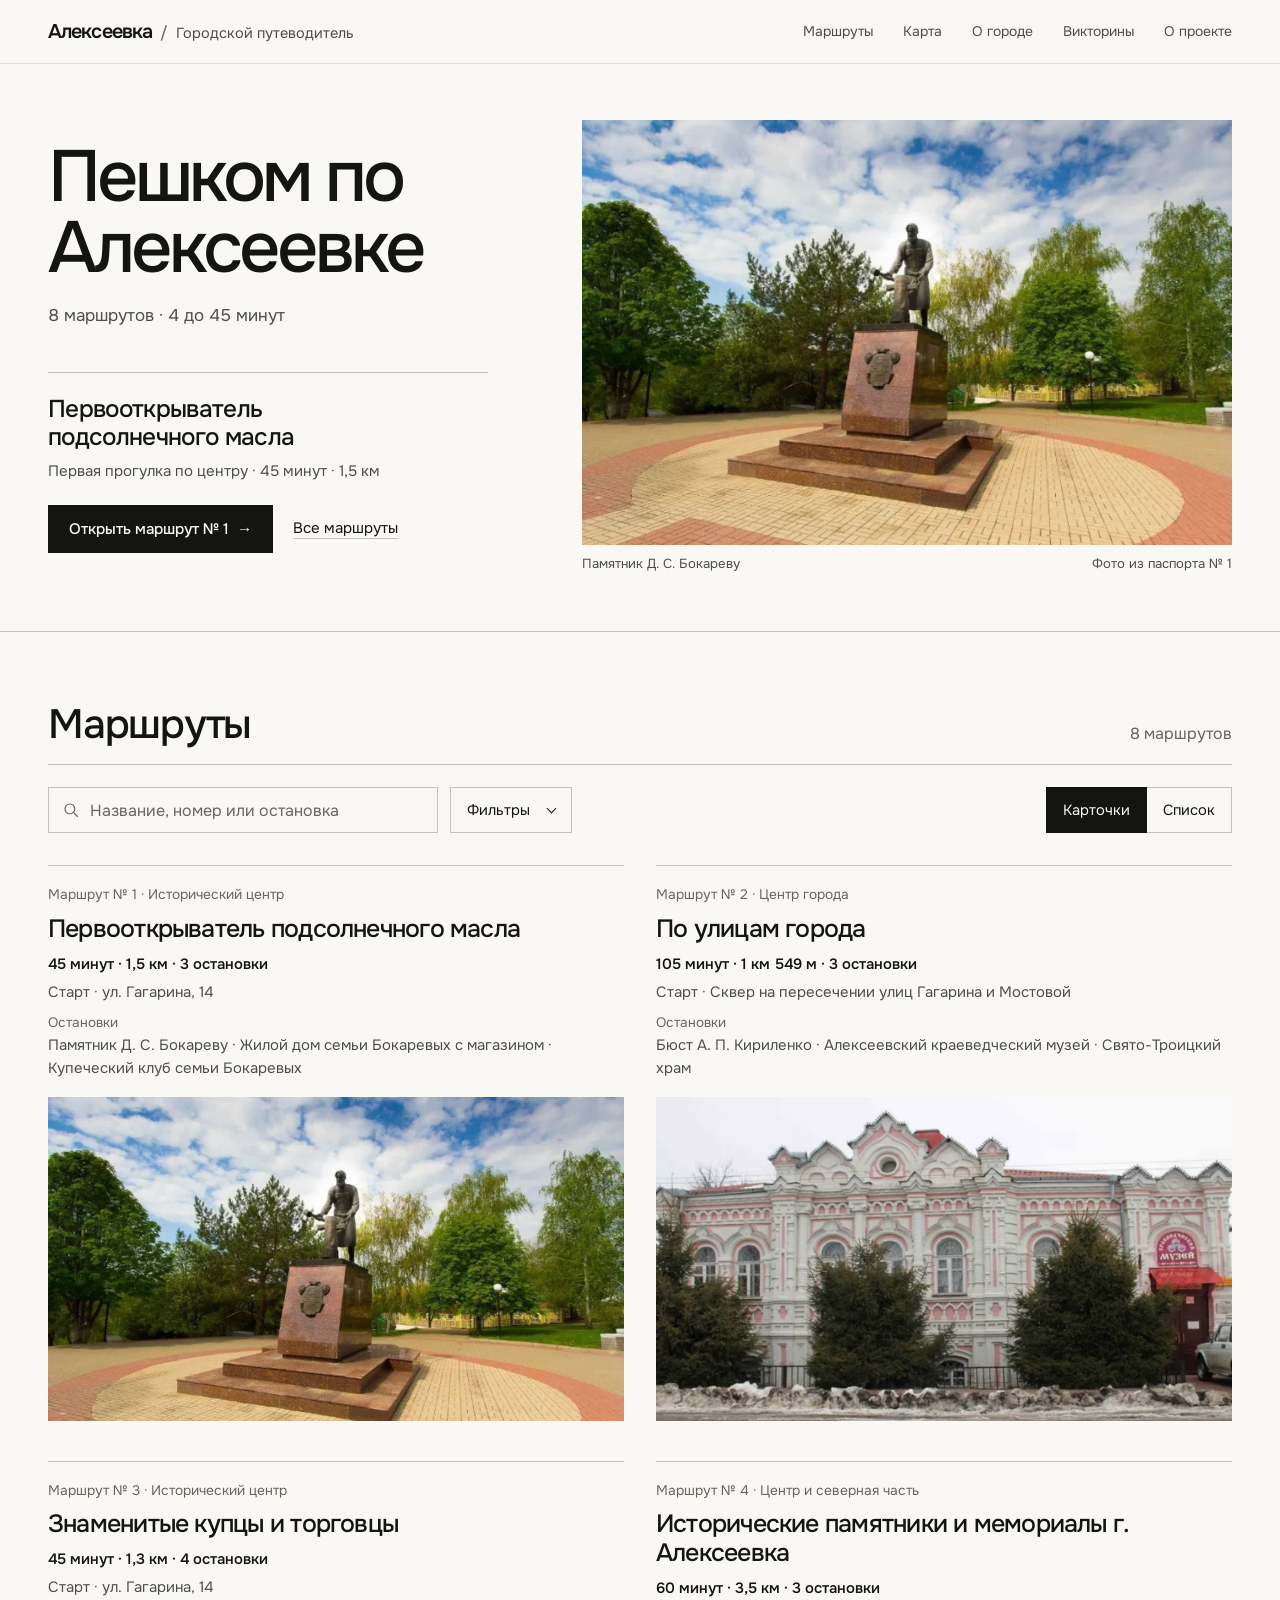
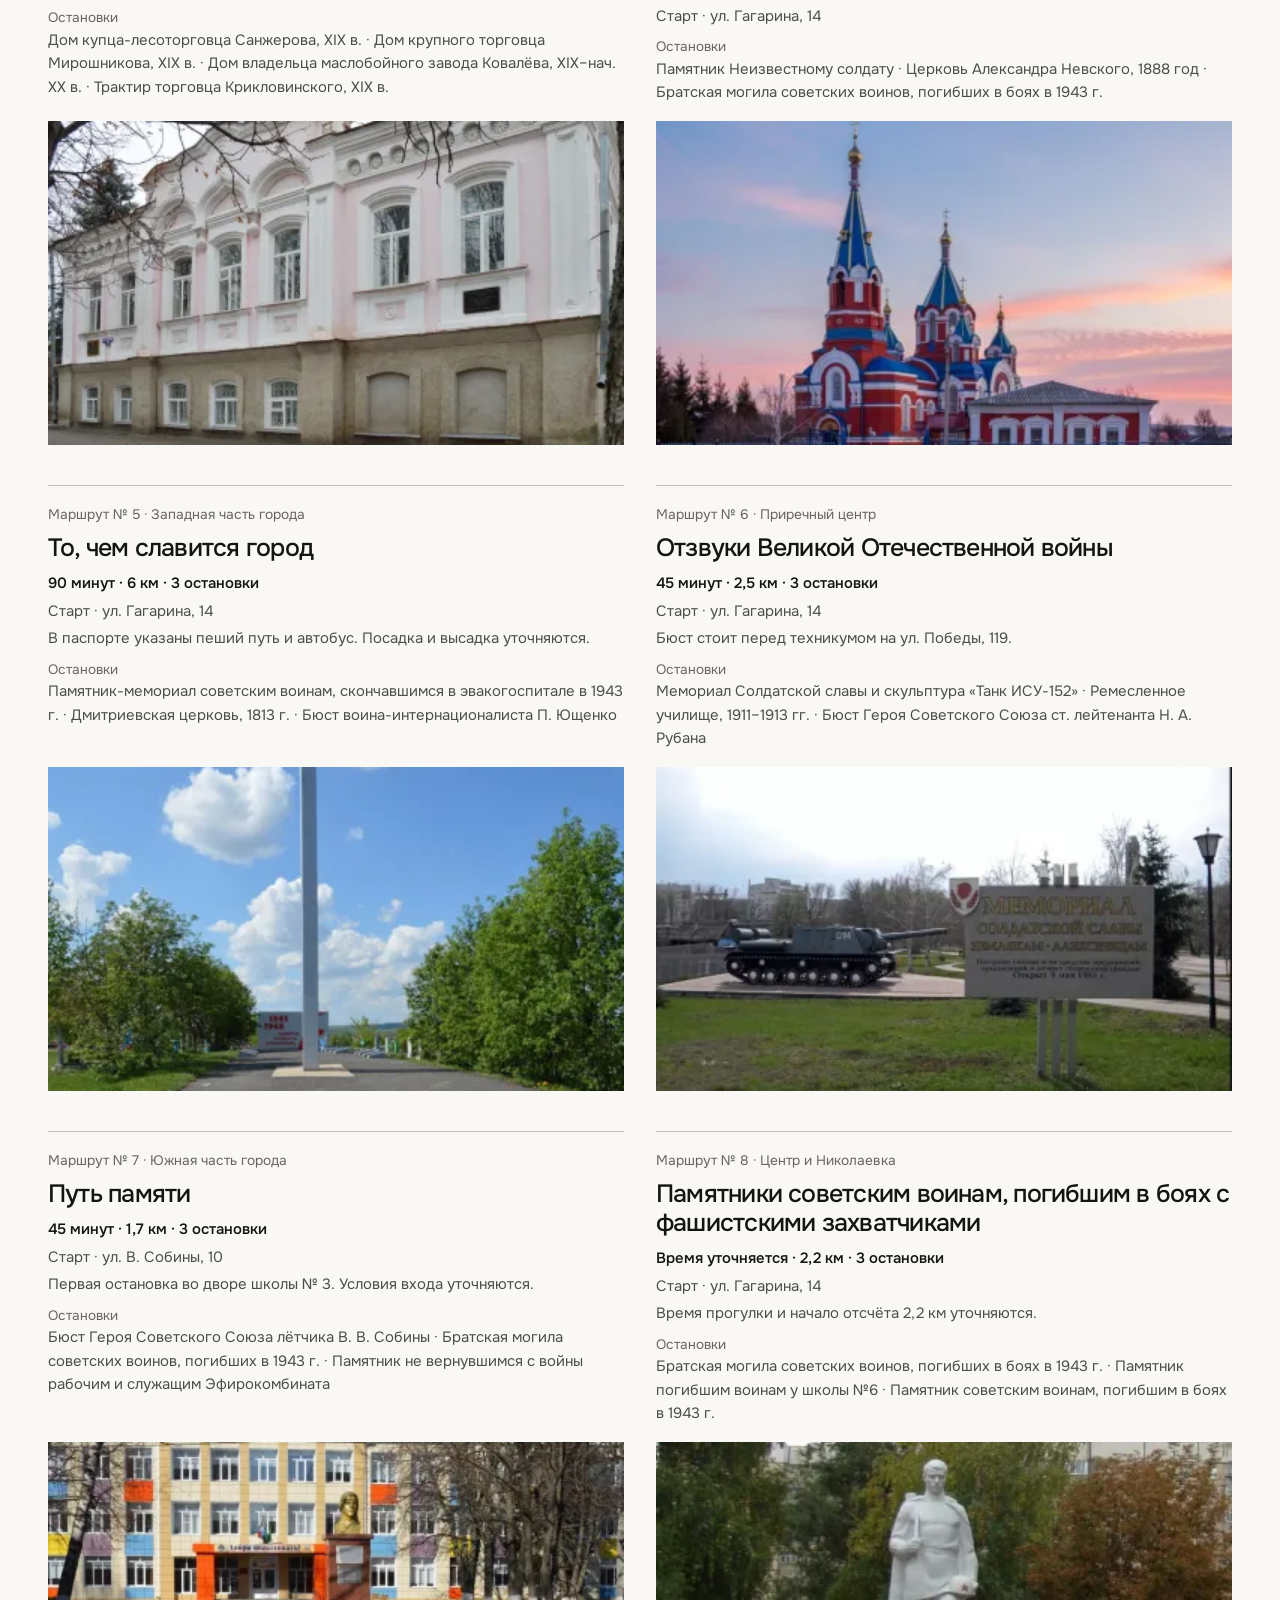
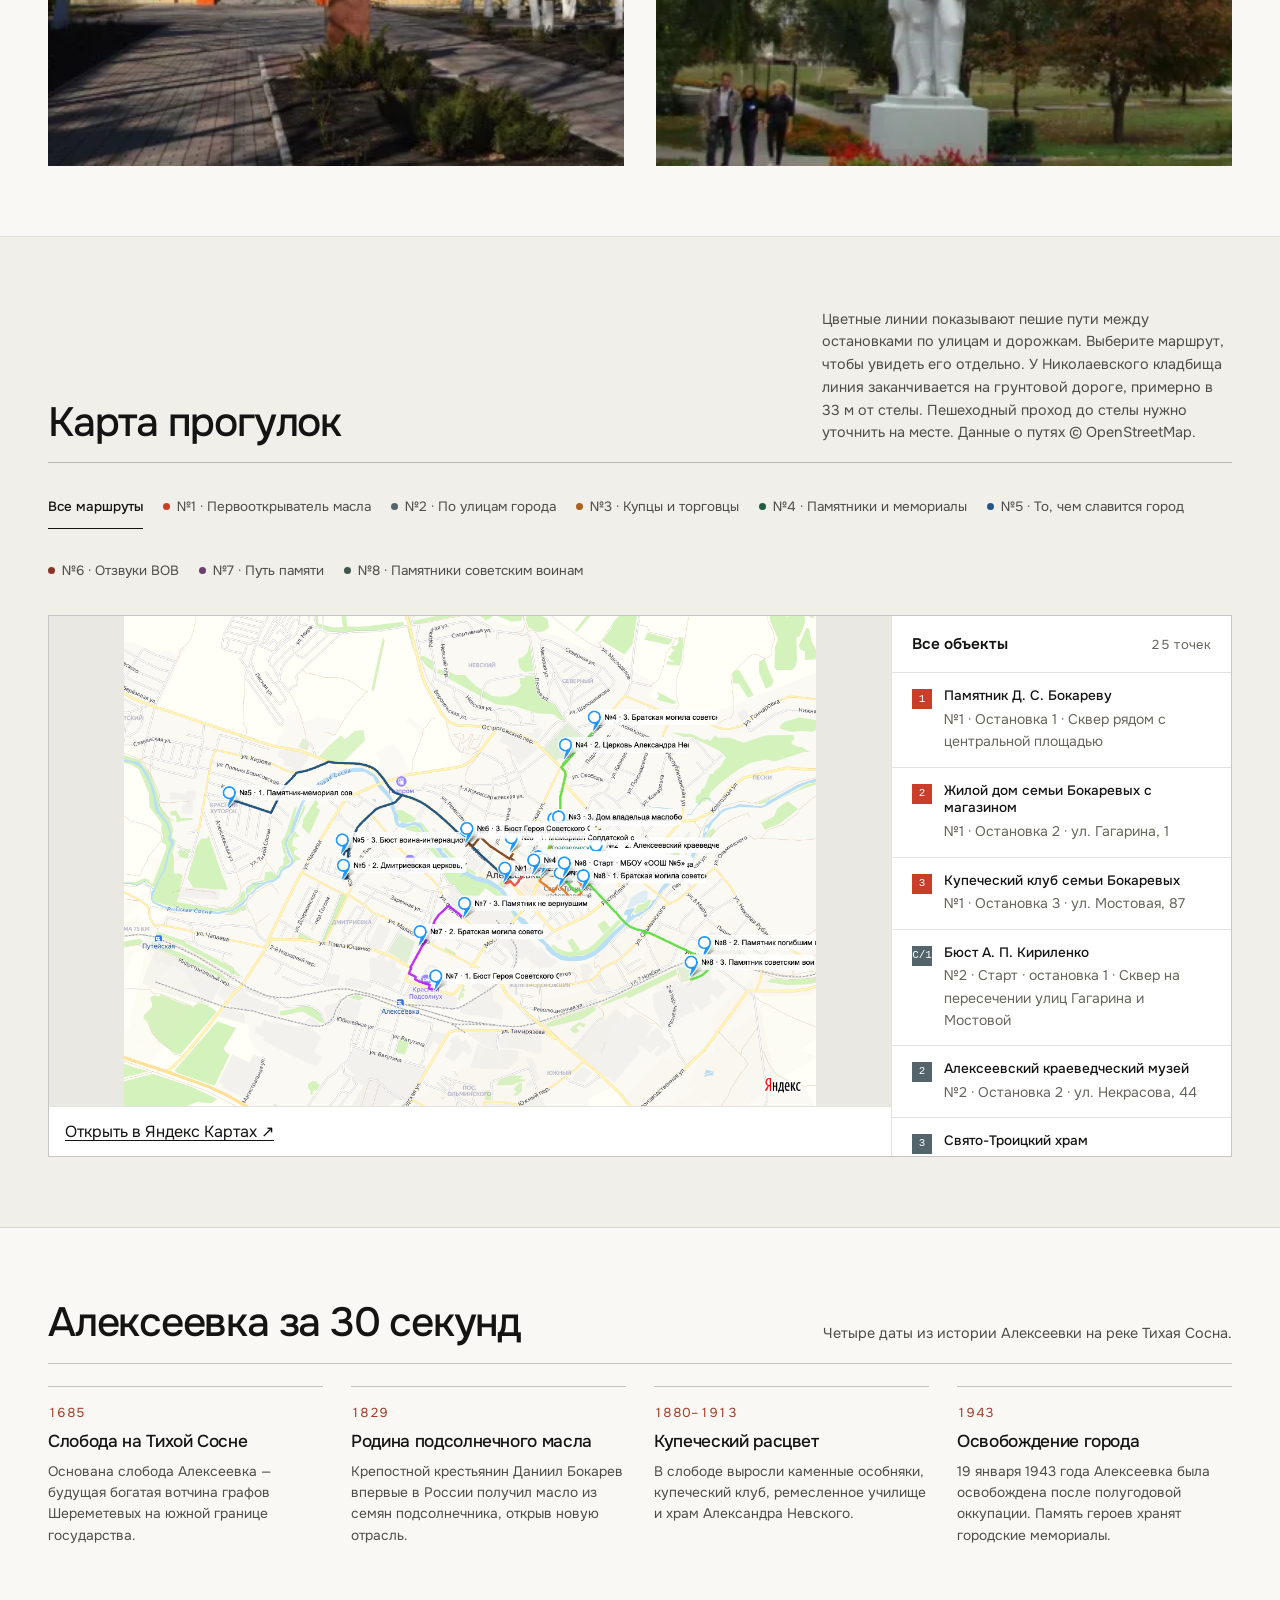
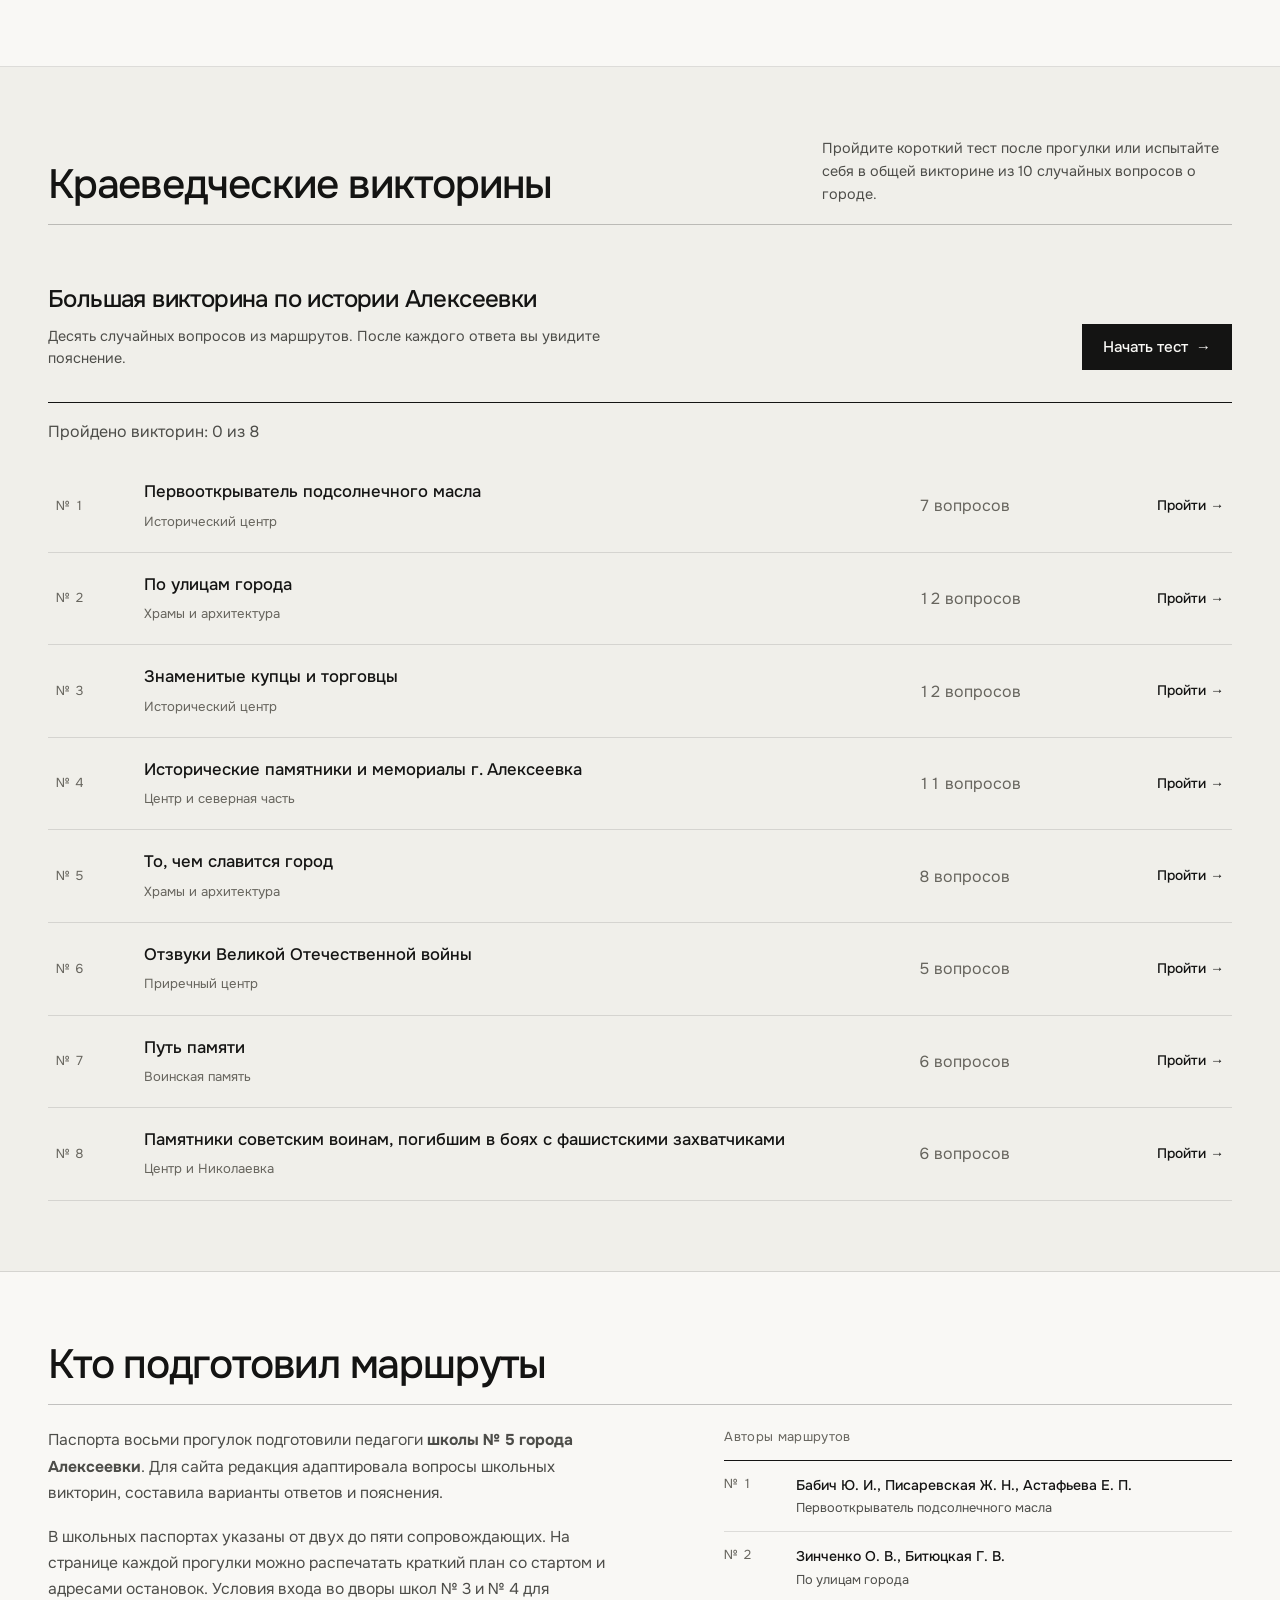
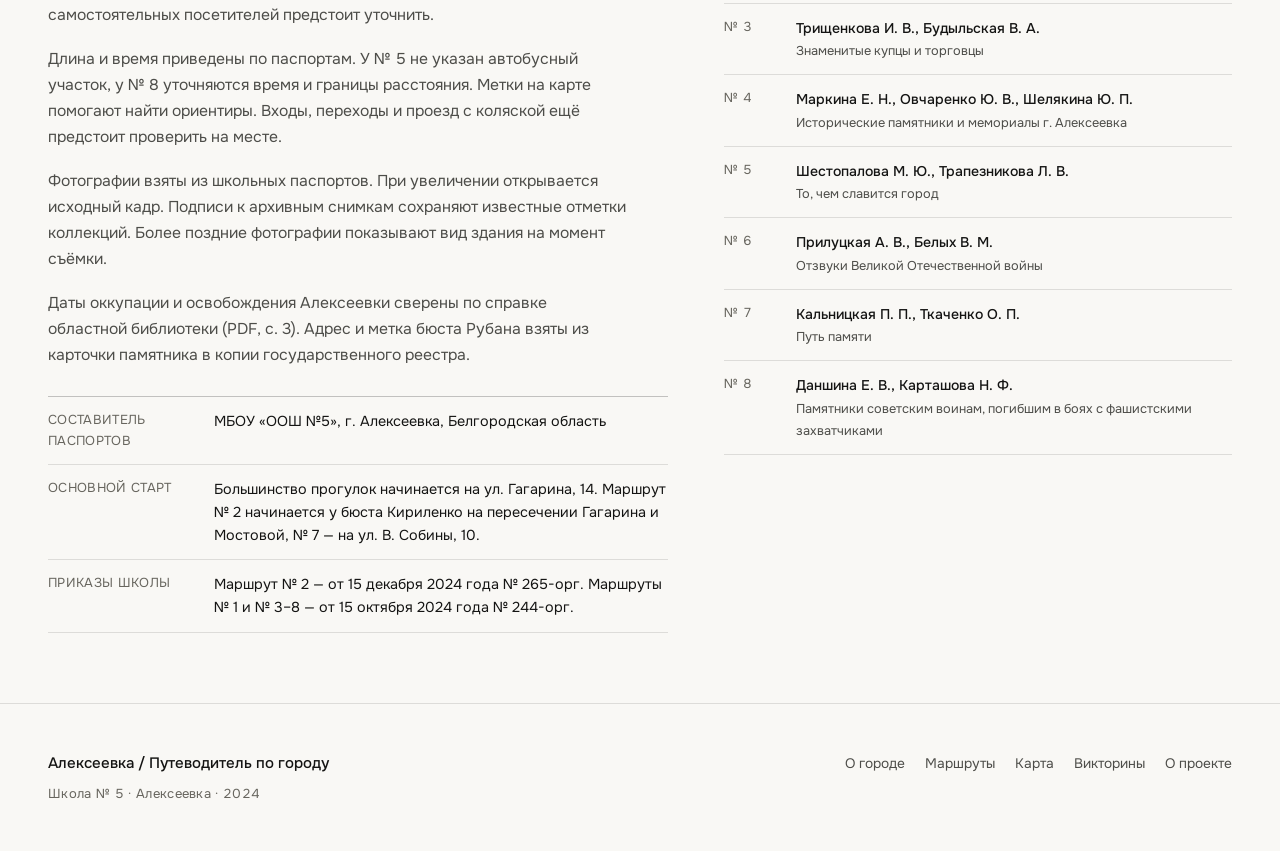
==== commit d8cfe16b: "fix: correct cemetery approach and remove map ads" ====
--- a/index.html
+++ b/index.html
@@ -6,7 +6,7 @@
   <title>Алексеевка — Пеший путеводитель по городу</title>
   <meta name="description" content="Пешие маршруты по исторической Алексеевке Белгородской области. Места старта, карты прогулок, истории города и краеведческие викторины." />
 
-  <link rel="stylesheet" href="css/styles.css?v=68cdb3198e652c43" />
+  <link rel="stylesheet" href="css/styles.css?v=2cfceb1e612e69c1" />
   <meta name="guide-route-pages" content="routes/">
   <meta property="og:site_name" content="Пешком по Алексеевке">
   <meta property="og:locale" content="ru_RU">
@@ -113,6 +113,7 @@
             </div>
             <p class="section-note">
               Цветные линии показывают пешие пути между остановками по улицам и дорожкам. Выберите маршрут, чтобы увидеть его отдельно.
+              <span id="mapApproachNote"></span> Данные о путях <a href="https://www.openstreetmap.org/copyright">© OpenStreetMap</a>.
             </p>
           </div>
 
@@ -263,11 +264,11 @@
   </div>
 
   <!-- Scripts -->
-  <script src="js/data.js?v=027c4e8d9beac909"></script>
+  <script src="js/data.js?v=2e9e8f566a358118"></script>
   <script src="js/image-sizes.js?v=943f71bfad1bbeac"></script>
   <script src="js/images.js"></script>
-  <script src="js/maps.js?v=ea53d983c2142197"></script>
+  <script src="js/maps.js?v=f391ef044aa28a0c"></script>
   <script src="js/quiz.js"></script>
-  <script src="js/app.js?v=761133304e1e00e6"></script>
+  <script src="js/app.js?v=205f99bda5de4f67"></script>
 </body>
 </html>
--- a/css/styles.css
+++ b/css/styles.css
@@ -889,11 +889,35 @@
   z-index: 1;
 }
 
-.city-map > iframe {
+.yandex-map-preview {
+  display: flex;
+  flex-direction: column;
+  color: var(--ink);
+}
+
+.yandex-map-preview img {
   display: block;
   width: 100%;
+  height: auto;
+}
+
+.yandex-map-preview span {
+  display: block;
+  padding: 12px 16px;
+  text-decoration: underline;
+  text-underline-offset: 3px;
+  background: var(--bg-paper);
+  border-top: 1px solid var(--line);
+}
+
+.city-map .yandex-map-preview {
   height: 100%;
-  border: 0;
+}
+
+.city-map .yandex-map-preview img {
+  flex: 1;
+  min-height: 0;
+  object-fit: contain;
 }
 
 .custom-route-pin > div {
@@ -2156,7 +2180,6 @@
   grid-template-columns: minmax(254px, 0.62fr) minmax(0, 1.38fr);
 }
 
-.route-constructor-map { display: block; width: 100%; height: clamp(320px, 52vh, 500px); border: 0; }
 .route-mini-map {
   height: 360px;
   background: #e9e8e3;
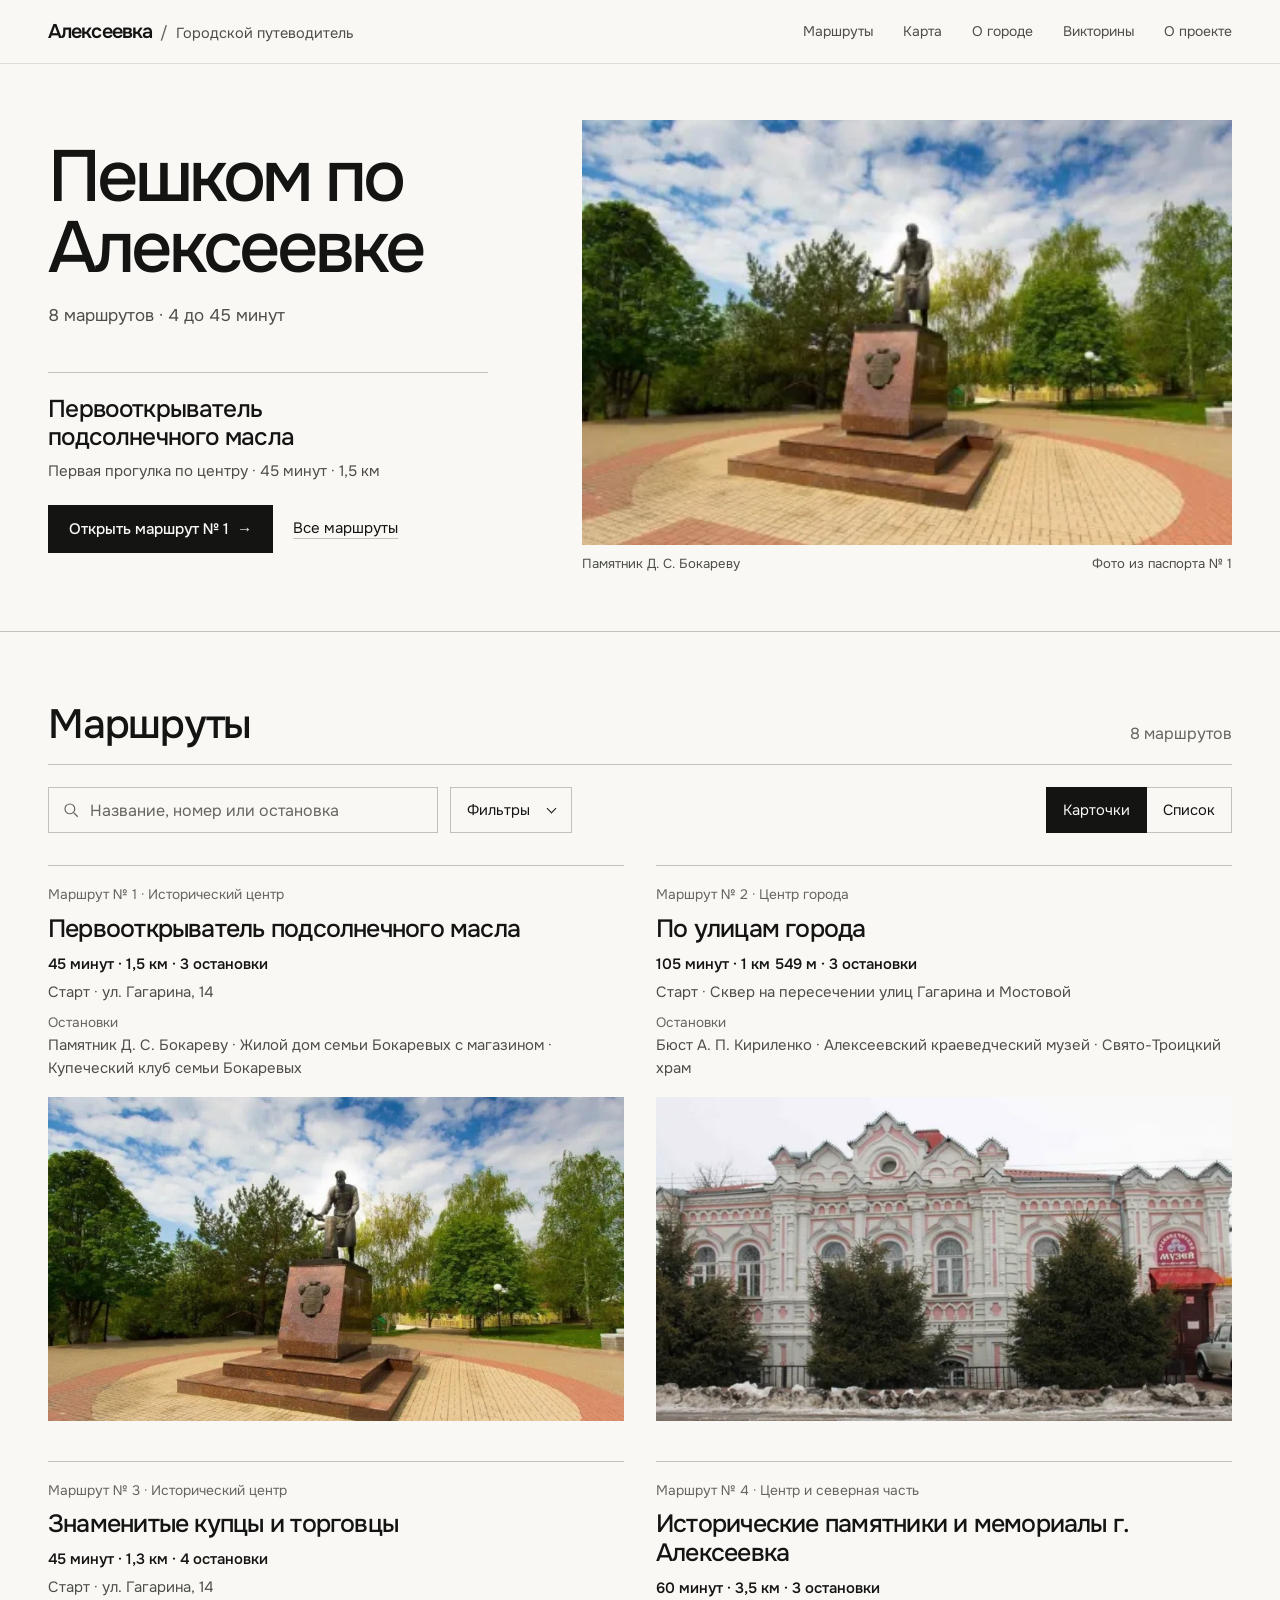
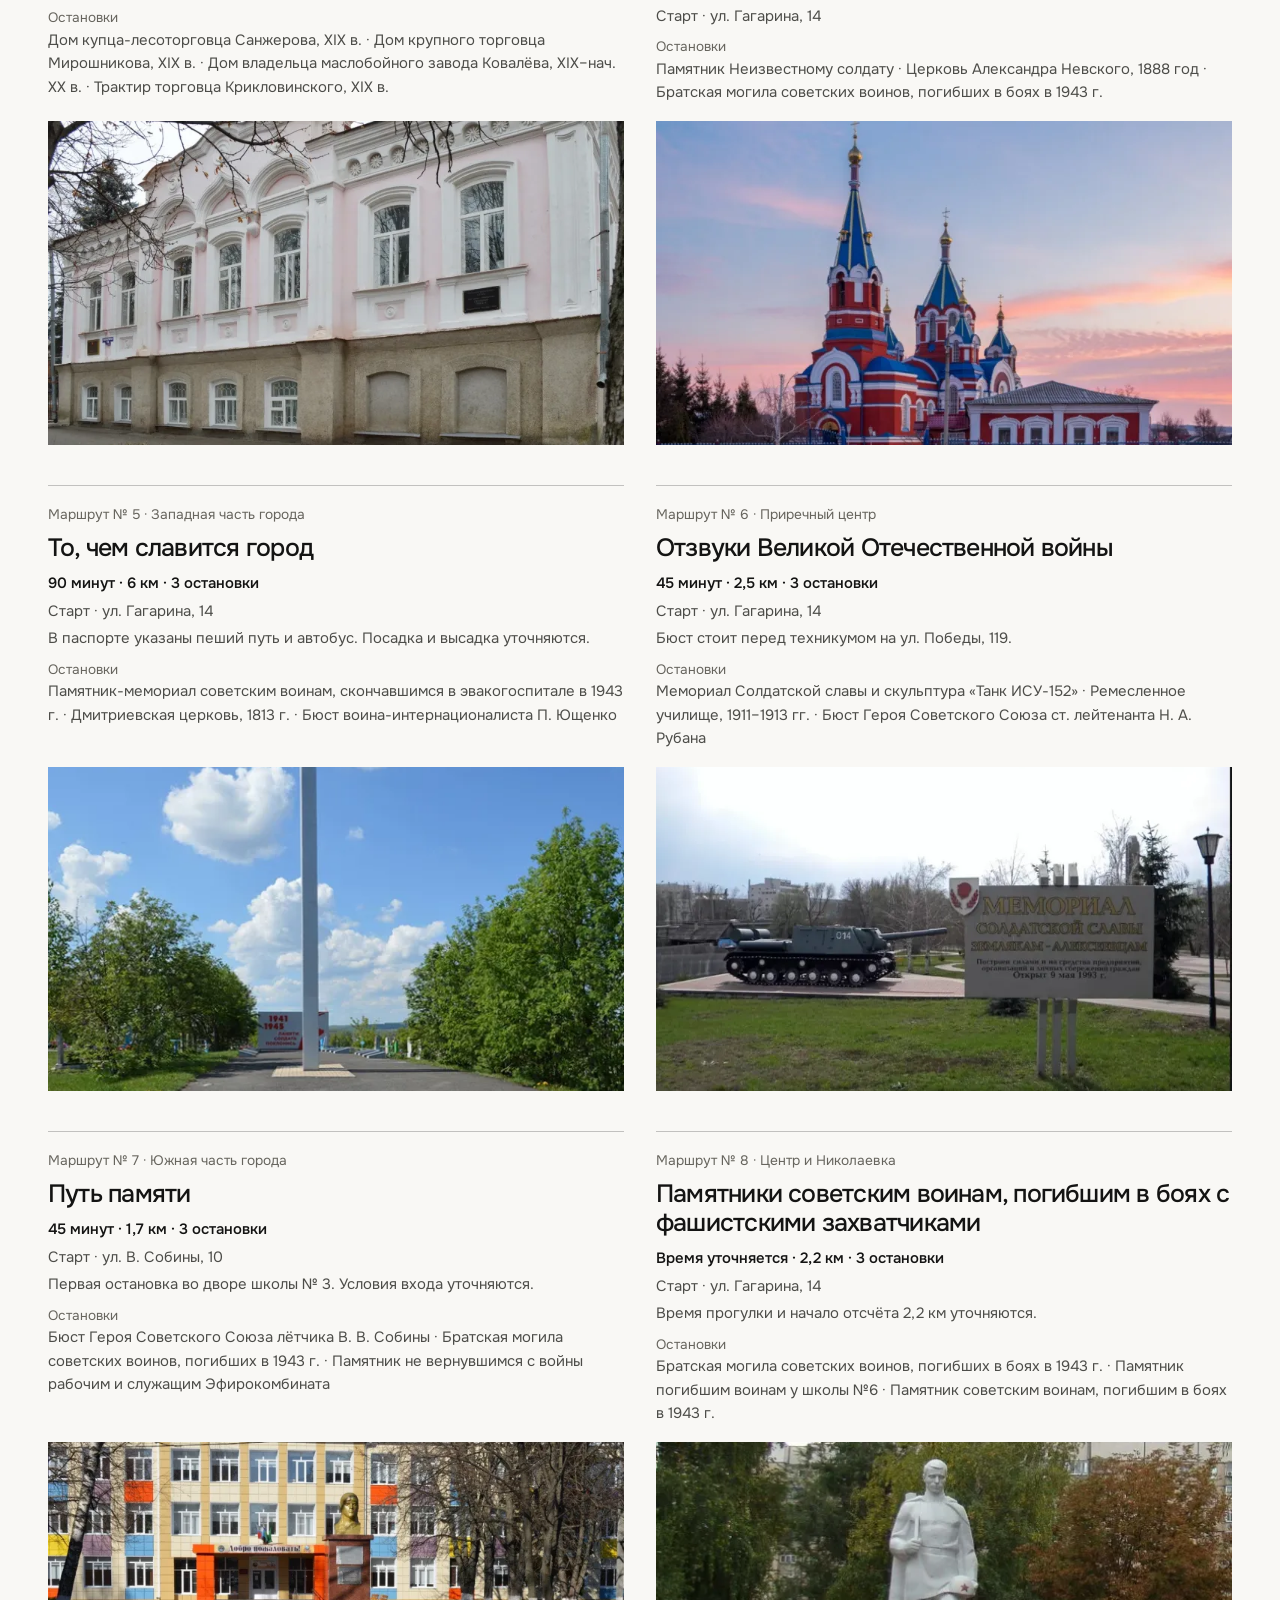
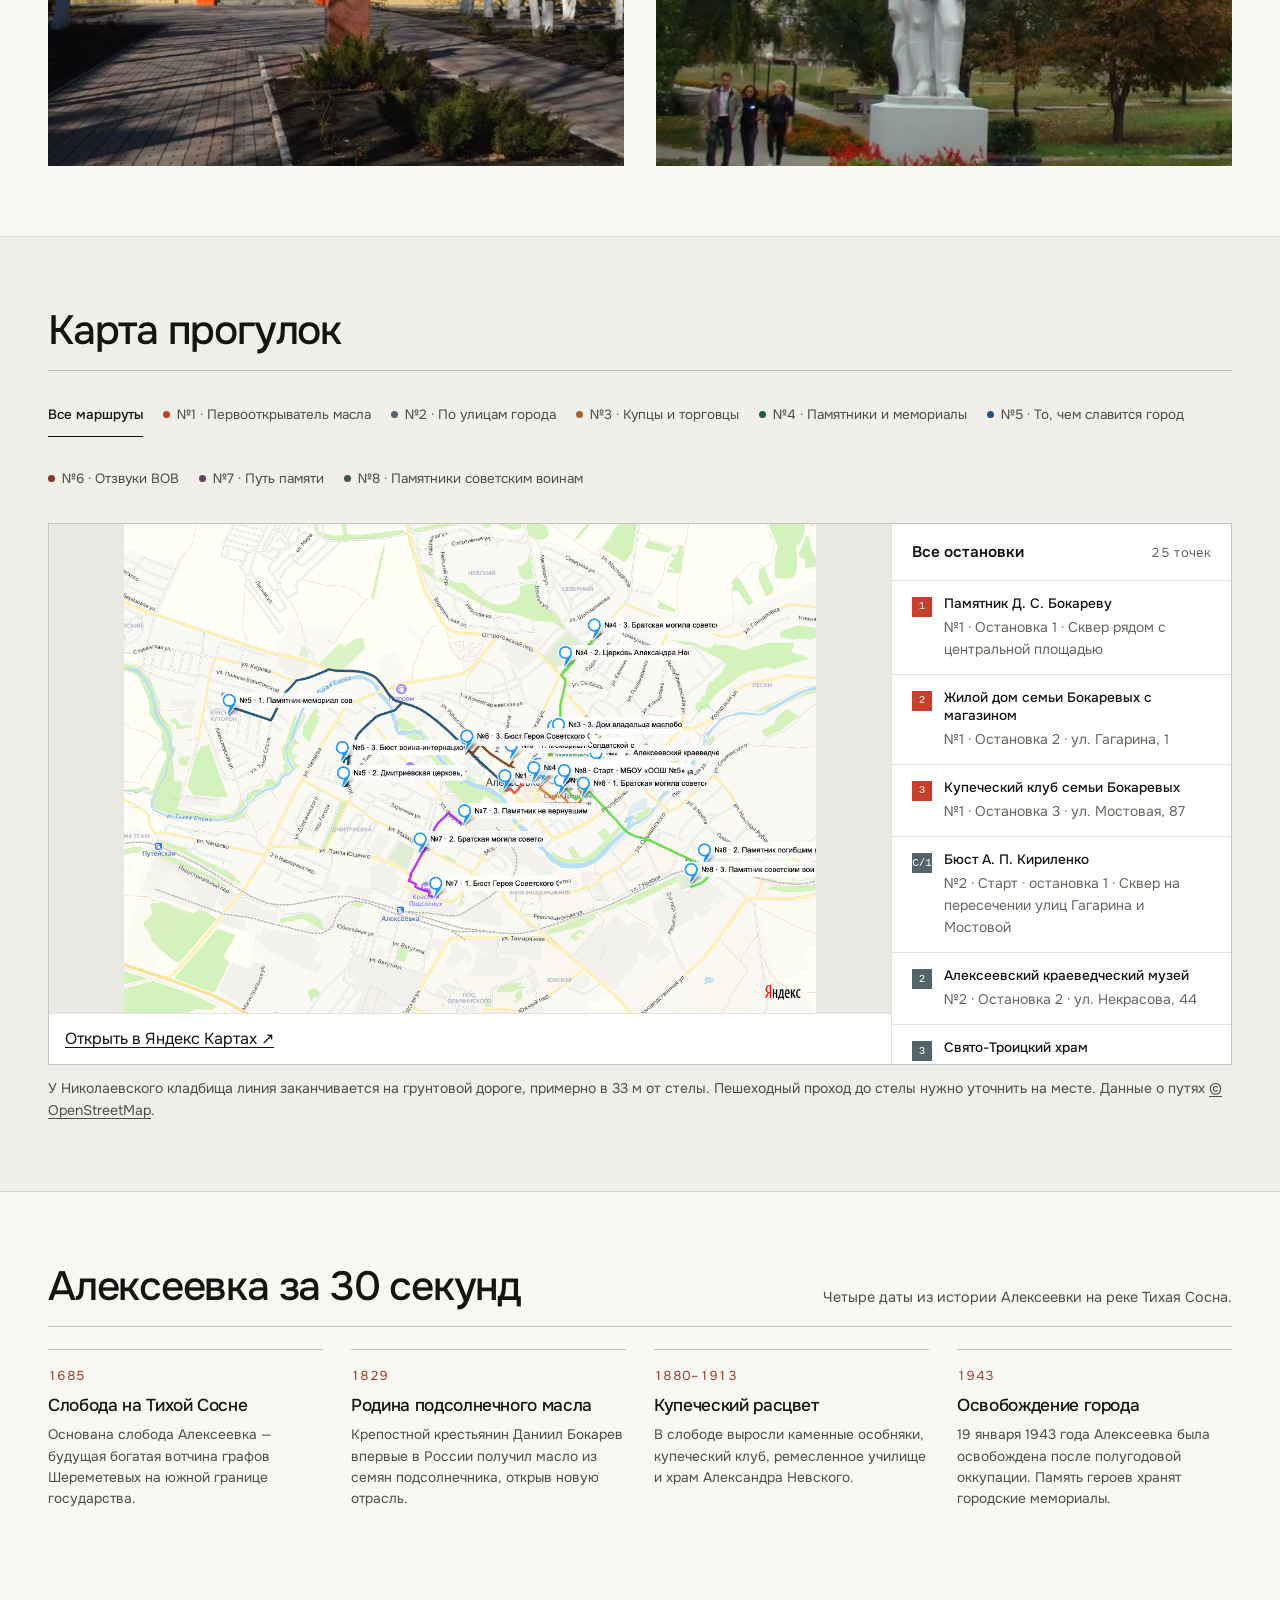
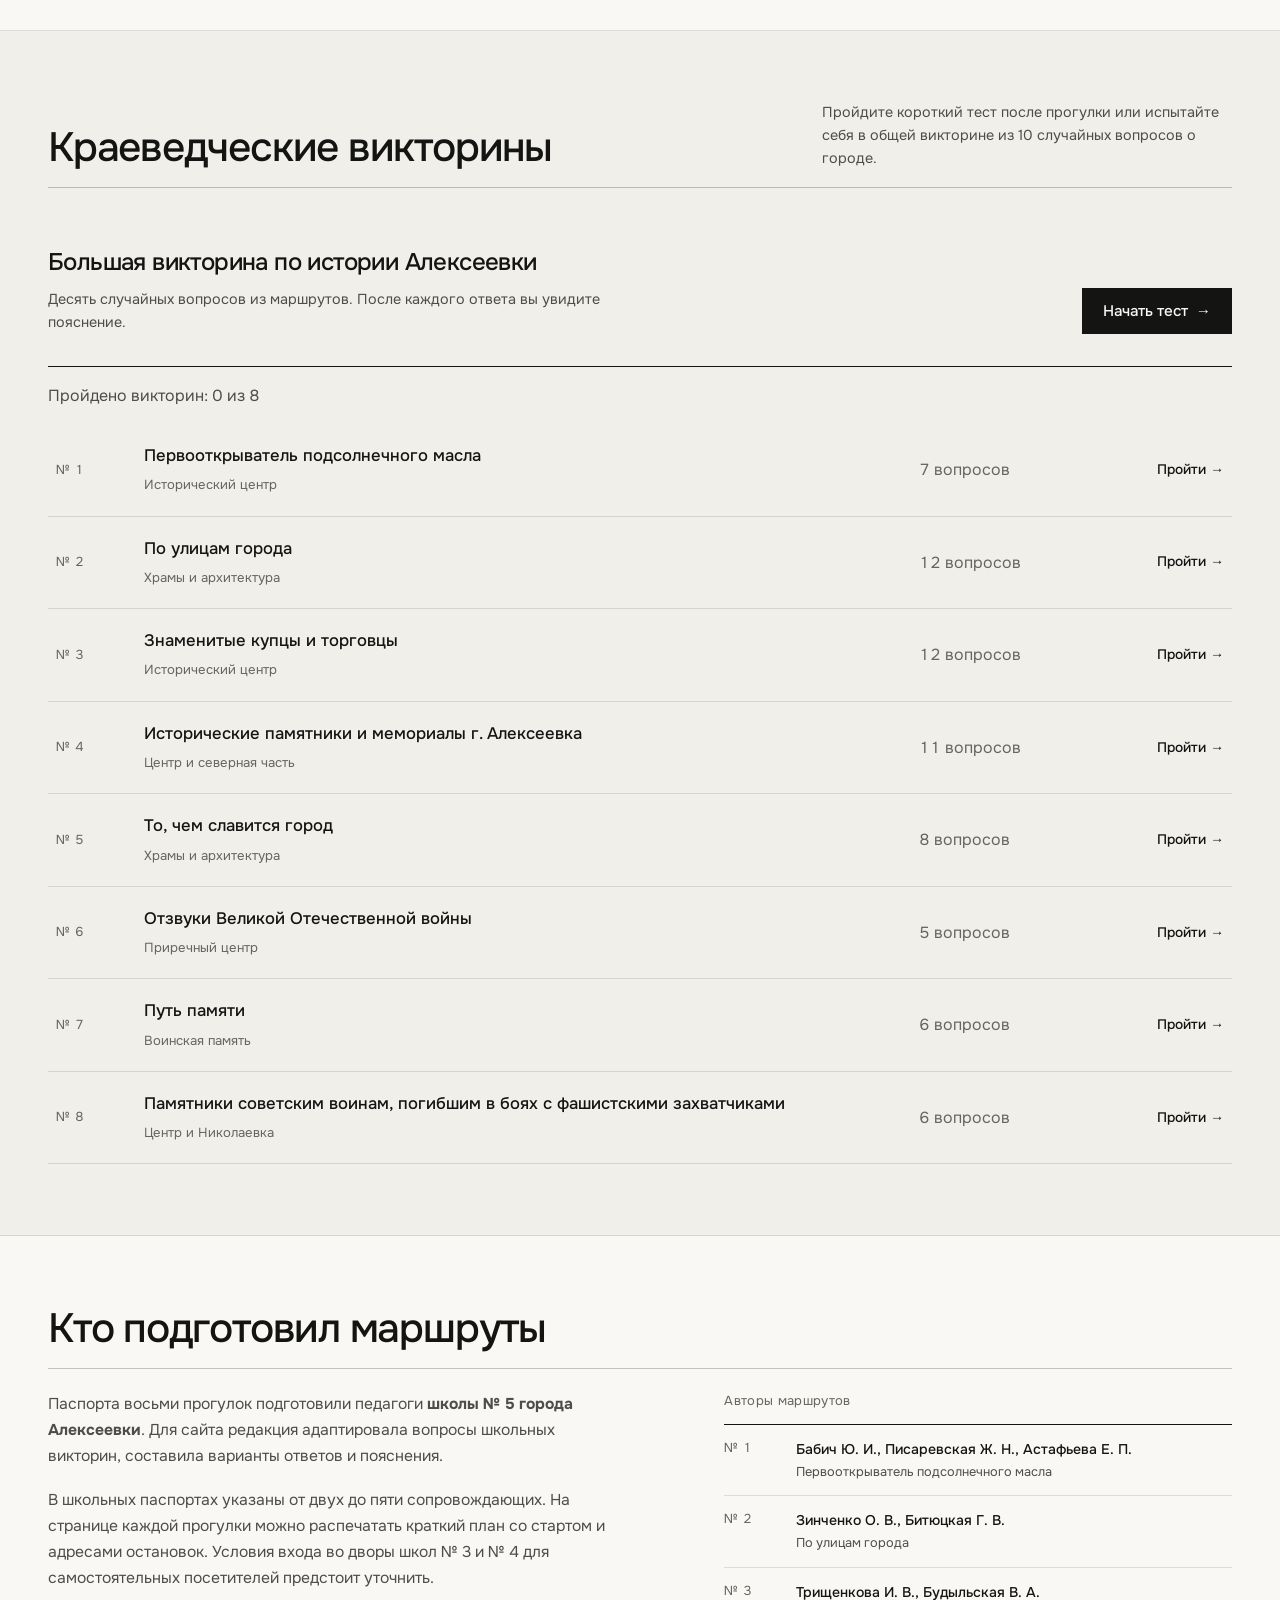
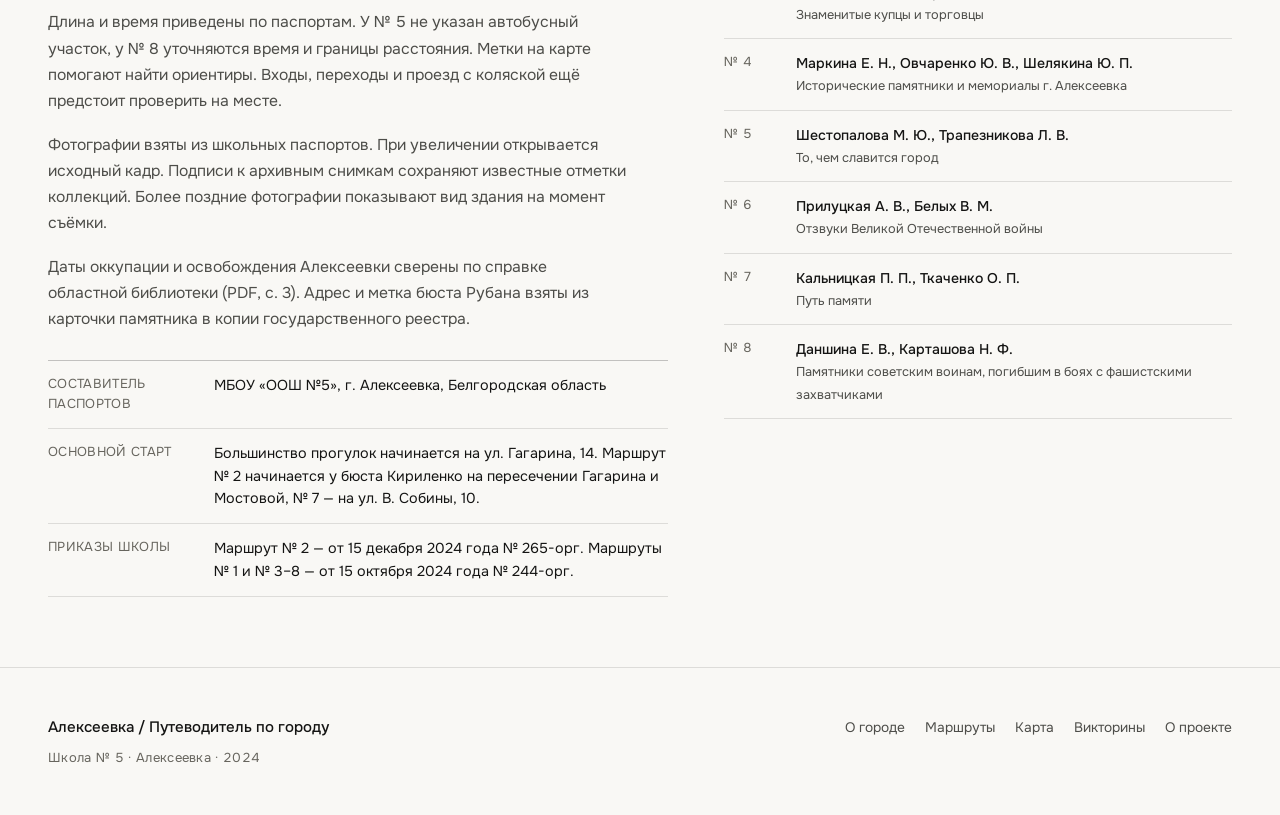
==== commit 66e28608: "feat: improve the walking guide on mobile screens" ====
--- a/index.html
+++ b/index.html
@@ -2,11 +2,11 @@
 <html lang="ru">
 <head>
   <meta charset="UTF-8" />
-  <meta name="viewport" content="width=device-width, initial-scale=1.0" />
+  <meta name="viewport" content="width=device-width, initial-scale=1.0, viewport-fit=cover" />
   <title>Алексеевка — Пеший путеводитель по городу</title>
   <meta name="description" content="Пешие маршруты по исторической Алексеевке Белгородской области. Места старта, карты прогулок, истории города и краеведческие викторины." />
 
-  <link rel="stylesheet" href="css/styles.css?v=2cfceb1e612e69c1" />
+  <link rel="stylesheet" href="css/styles.css?v=bbbede7a2f966f4a" />
   <meta name="guide-route-pages" content="routes/">
   <meta property="og:site_name" content="Пешком по Алексеевке">
   <meta property="og:locale" content="ru_RU">
@@ -35,6 +35,11 @@
         <a href="#about" class="nav-link" data-nav="about">О проекте</a>
       </nav>
 
+      <nav class="mobile-shortcuts" aria-label="Быстрые переходы">
+        <a href="#routes" class="nav-link" data-nav="routes">Маршруты</a>
+        <a href="#map" class="nav-link" data-nav="map">Карта</a>
+      </nav>
+
       <button class="menu-toggle" id="menuToggle" type="button" aria-label="Меню" aria-controls="mainNav" aria-expanded="false">
         <span></span>
         <span></span>
@@ -111,10 +116,6 @@
             <div class="section-head-left">
               <h2 class="section-title">Карта прогулок</h2>
             </div>
-            <p class="section-note">
-              Цветные линии показывают пешие пути между остановками по улицам и дорожкам. Выберите маршрут, чтобы увидеть его отдельно.
-              <span id="mapApproachNote"></span> Данные о путях <a href="https://www.openstreetmap.org/copyright">© OpenStreetMap</a>.
-            </p>
           </div>
 
           <div class="map-filters" id="mapRouteFilters" aria-label="Фильтр маршрутов на карте"></div>
@@ -126,10 +127,14 @@
                 <h3 id="mapSidebarTitle">Все объекты</h3>
                 <span class="mono" id="mapSidebarCount"></span>
               </div>
+              <button type="button" class="map-stops-toggle" id="mapStopsToggle" aria-controls="mapStopsList" aria-expanded="false">Показать все остановки</button>
               <div class="map-stops-list" id="mapStopsList"></div>
               <div class="map-sidebar-footer hidden" id="mapSidebarFooter"></div>
             </aside>
           </div>
+          <p class="map-footnote">
+            <span id="mapApproachNote"></span> Данные о путях <a href="https://www.openstreetmap.org/copyright">© OpenStreetMap</a>.
+          </p>
         </div>
       </section>
       <section class="section section-compact" id="intro">
@@ -267,8 +272,8 @@
   <script src="js/data.js?v=2e9e8f566a358118"></script>
   <script src="js/image-sizes.js?v=943f71bfad1bbeac"></script>
   <script src="js/images.js"></script>
-  <script src="js/maps.js?v=f391ef044aa28a0c"></script>
-  <script src="js/quiz.js"></script>
-  <script src="js/app.js?v=205f99bda5de4f67"></script>
+  <script src="js/maps.js?v=777e830b069413ae"></script>
+  <script src="js/quiz.js?v=bce754520d2f902b"></script>
+  <script src="js/app.js?v=9e395dec898973e0"></script>
 </body>
 </html>
--- a/css/styles.css
+++ b/css/styles.css
@@ -211,6 +211,13 @@
   color: var(--ink-secondary);
   font-weight: 400;
   font-size: 0.91rem;
+}
+
+.mobile-shortcuts,
+.map-filter-short,
+.route-anchor-short,
+.map-stops-toggle {
+  display: none;
 }
 
 .main-nav {
@@ -876,6 +883,17 @@
   border-bottom-color: var(--ink);
 }
 
+.map-footnote {
+  margin: 12px 0 0;
+  font-size: 0.875rem;
+  color: var(--ink-secondary);
+}
+
+.map-footnote a {
+  text-decoration: underline;
+  text-underline-offset: 3px;
+}
+
 .map-layout {
   display: grid;
   grid-template-columns: 1fr 340px;
@@ -2283,7 +2301,7 @@
   background: var(--bg);
   border-top: 1px solid var(--line);
   border-bottom: 1px solid var(--line);
-  margin-bottom: 52px;
+  margin-bottom: 20px;
   display: flex;
   align-items: center;
   gap: 18px;
@@ -2542,15 +2560,67 @@
     font-size: 0.88rem;
   }
 }
+@media (min-width: 761px) {
+  .route-anchor-btn:not(:first-child, :last-child) {
+    min-width: 0;
+  }
+  .route-anchor-btn:first-child,
+  .route-anchor-btn:last-child {
+    flex-shrink: 0;
+  }
+  .route-anchor-label {
+    overflow: hidden;
+    text-overflow: ellipsis;
+  }
+}
 @media (max-width: 760px) {
   :root {
-    --header-h: 58px;
+    --header-h: calc(56px + env(safe-area-inset-top));
+    --phone-gutter: 16px;
+    --route-nav-h: 48px;
   }
   .container {
-    padding: 0 18px;
+    padding-inline: max(var(--phone-gutter), env(safe-area-inset-left)) max(var(--phone-gutter), env(safe-area-inset-right));
+  }
+  a,
+  button,
+  summary {
+    -webkit-tap-highlight-color: rgba(160, 62, 41, 0.14);
+  }
+  .site-header {
+    padding-top: env(safe-area-inset-top);
+  }
+  .header-inner {
+    gap: 4px;
+  }
+  .brand {
+    align-items: center;
+    min-height: 44px;
+  }
+  .brand-sep,
+  .brand-sub {
+    display: none;
+  }
+  .mobile-shortcuts {
+    display: flex;
+    align-items: center;
+    margin-left: auto;
+  }
+  .mobile-shortcuts .nav-link {
+    justify-content: center;
+    padding-inline: 8px;
+    font-size: 0.86rem;
+  }
+  .menu-toggle {
+    flex: 0 0 44px;
+    padding-inline: 11px;
+  }
+  .main-nav [data-nav="routes"],
+  .main-nav [data-nav="map"] {
+    display: none;
   }
   .hero {
-    padding: 32px 0;
+    padding: 24px 0;
   }
   .hero-layout {
     grid-template-columns: minmax(0, 1fr);
@@ -2569,7 +2639,16 @@
     max-width: 100%;
   }
   .hero-actions {
-    margin-top: 15px;
+    gap: 4px 16px;
+    margin-top: 12px;
+  }
+  .hero-actions .btn {
+    padding-inline: 14px;
+  }
+  .hero-all {
+    display: inline-flex;
+    align-items: center;
+    min-height: 44px;
   }
   .hero-walk-name {
     max-width: 25ch;
@@ -2605,7 +2684,12 @@
     max-width: 100%;
   }
   .catalog-filters summary {
-    gap: 9px;
+    gap: 8px;
+    font-size: 0.86rem;
+    overflow-wrap: anywhere;
+  }
+  .catalog-filters summary::after {
+    flex: 0 0 7px;
   }
   .view-btn,
   .catalog-filters summary {
@@ -2689,11 +2773,72 @@
   .route-mini-map {
     height: 260px;
   }
+  .map-filters {
+    display: grid;
+    grid-template-columns: repeat(5, minmax(0, 1fr));
+    gap: 6px;
+    margin-bottom: 12px;
+  }
+  .map-filter-btn {
+    justify-content: center;
+    padding: 6px 4px;
+    border: 1px solid var(--line-mid);
+    font-size: 0.9rem;
+  }
+  .map-filter-btn:first-child {
+    grid-column: span 2;
+  }
+  .map-filter-btn.active {
+    background: var(--bg-hover);
+    border-color: var(--ink);
+    font-weight: 600;
+  }
+  .map-filter-label {
+    display: none;
+  }
+  .map-filter-short {
+    display: inline;
+  }
   .city-map {
-    height: 340px;
-  }
-  .city-map .map-popup img {
+    height: auto;
+  }
+  .city-map .yandex-map-preview img {
+    flex: none;
+  }
+  .map-sidebar {
+    max-height: none;
+  }
+  .map-sidebar-head {
+    padding: 12px 16px;
+  }
+  .map-sidebar-head span {
+    flex: none;
+  }
+  .map-stops-list {
+    overflow: visible;
+  }
+  .map-stop-item {
+    padding-inline: 16px;
+  }
+  .map-stop-item:hover {
+    padding-left: 16px;
+  }
+  .map-show-all .map-stops-toggle {
+    display: block;
+    min-height: 44px;
+    padding: 8px 16px;
+    border: 0;
+    background: var(--bg-paper);
+    color: var(--ink);
+    text-align: left;
+    text-decoration: underline;
+    text-underline-offset: 3px;
+  }
+  .map-show-all .map-stops-toggle[aria-expanded="false"] + .map-stops-list {
     display: none;
+  }
+  .map-footnote {
+    margin-top: 10px;
   }
   .stop-article {
     gap: 16px;
@@ -2706,7 +2851,54 @@
     border-left: none;
   }
   .route-sticky-nav {
-    margin-bottom: 28px;
+    justify-content: space-between;
+    gap: 0;
+    margin-bottom: 20px;
+    overflow: visible;
+  }
+  .route-anchor-btn {
+    flex: 1 0 44px;
+    justify-content: center;
+    min-height: var(--route-nav-h);
+    font-size: 0.9rem;
+    line-height: 1.2;
+  }
+  .route-anchor-btn.is-current {
+    background: var(--accent-soft);
+    color: var(--accent);
+  }
+  .route-anchor-label {
+    display: none;
+  }
+  .route-anchor-short {
+    display: inline;
+  }
+  #anchor-route-map,
+  #anchor-route-quiz,
+  .stop-article,
+  .quiz-explanation {
+    scroll-margin-top: calc(var(--header-h) + var(--route-nav-h) + 12px);
+  }
+  .route-map-body summary,
+  .route-sources summary,
+  #printRouteBtn,
+  #shareRouteBtn,
+  .route-nav-footer > a,
+  .quiz-summary-bar button,
+  [data-quiz-close] {
+    min-height: 44px;
+  }
+  .route-map-body summary,
+  .route-sources summary {
+    align-content: center;
+    padding-inline: 12px;
+  }
+  .quiz-question-row {
+    padding-block: 20px;
+  }
+  .quiz-option-btn,
+  .quiz-explanation {
+    font-size: 1rem;
   }
   .timeline-grid,
   .stop-gallery.cols-2,
@@ -2731,18 +2923,6 @@
   .mega-quiz-panel {
     padding: 20px 16px;
   }
-  .lightbox {
-    padding: 54px 12px;
-  }
-  .lightbox-prev {
-    left: 8px;
-  }
-  .lightbox-next {
-    right: 8px;
-  }
-  .lightbox-close {
-    right: 16px;
-  }
   .about-grid {
     gap: 24px;
   }
@@ -2750,13 +2930,77 @@
     gap: 8px;
   }
 }
+@media (max-width: 600px) {
+  .routes-grid {
+    gap: 0;
+  }
+  .route-card {
+    display: grid;
+    grid-template-columns: minmax(0, 1fr) clamp(76px, 23vw, 112px);
+    gap: 12px;
+    align-items: start;
+    padding-block: 14px;
+  }
+  .route-card-content {
+    padding: 0;
+  }
+  .route-card-title {
+    margin-block: 6px;
+    font-size: 1.19rem;
+  }
+  .route-card-facts,
+  .route-card-start {
+    font-size: 0.875rem;
+  }
+  .route-card-stops:not(.has-match) {
+    display: none;
+  }
+  .route-card-media {
+    aspect-ratio: 4 / 5;
+  }
+}
 @media (max-width: 460px) {
-  .brand-sep,
-  .brand-sub {
-    display: none;
-  }
   .hero-walk-facts {
     font-size: 0.875rem;
+  }
+}
+@media (max-width: 760px), (max-height: 500px) and (pointer: coarse) {
+  .lightbox {
+    height: 100dvh;
+    padding: calc(52px + env(safe-area-inset-top))
+      max(12px, env(safe-area-inset-right))
+      calc(56px + env(safe-area-inset-bottom))
+      max(12px, env(safe-area-inset-left));
+  }
+  .lightbox-figure {
+    max-width: 100%;
+    max-height: 100%;
+  }
+  .lightbox-figure img {
+    min-height: 0;
+    object-fit: contain;
+  }
+  .lightbox-figure figcaption {
+    flex-shrink: 0;
+    max-height: 4.5em;
+    overflow: auto;
+    margin-top: 8px;
+  }
+  .lightbox-close {
+    top: env(safe-area-inset-top);
+    right: max(12px, env(safe-area-inset-right));
+    padding-inline: 12px;
+  }
+  .lightbox-nav {
+    top: auto;
+    bottom: max(8px, env(safe-area-inset-bottom));
+    transform: none;
+  }
+  .lightbox-prev {
+    left: max(12px, env(safe-area-inset-left));
+  }
+  .lightbox-next {
+    right: max(12px, env(safe-area-inset-right));
   }
 }
 @media (prefers-reduced-motion: reduce) {
